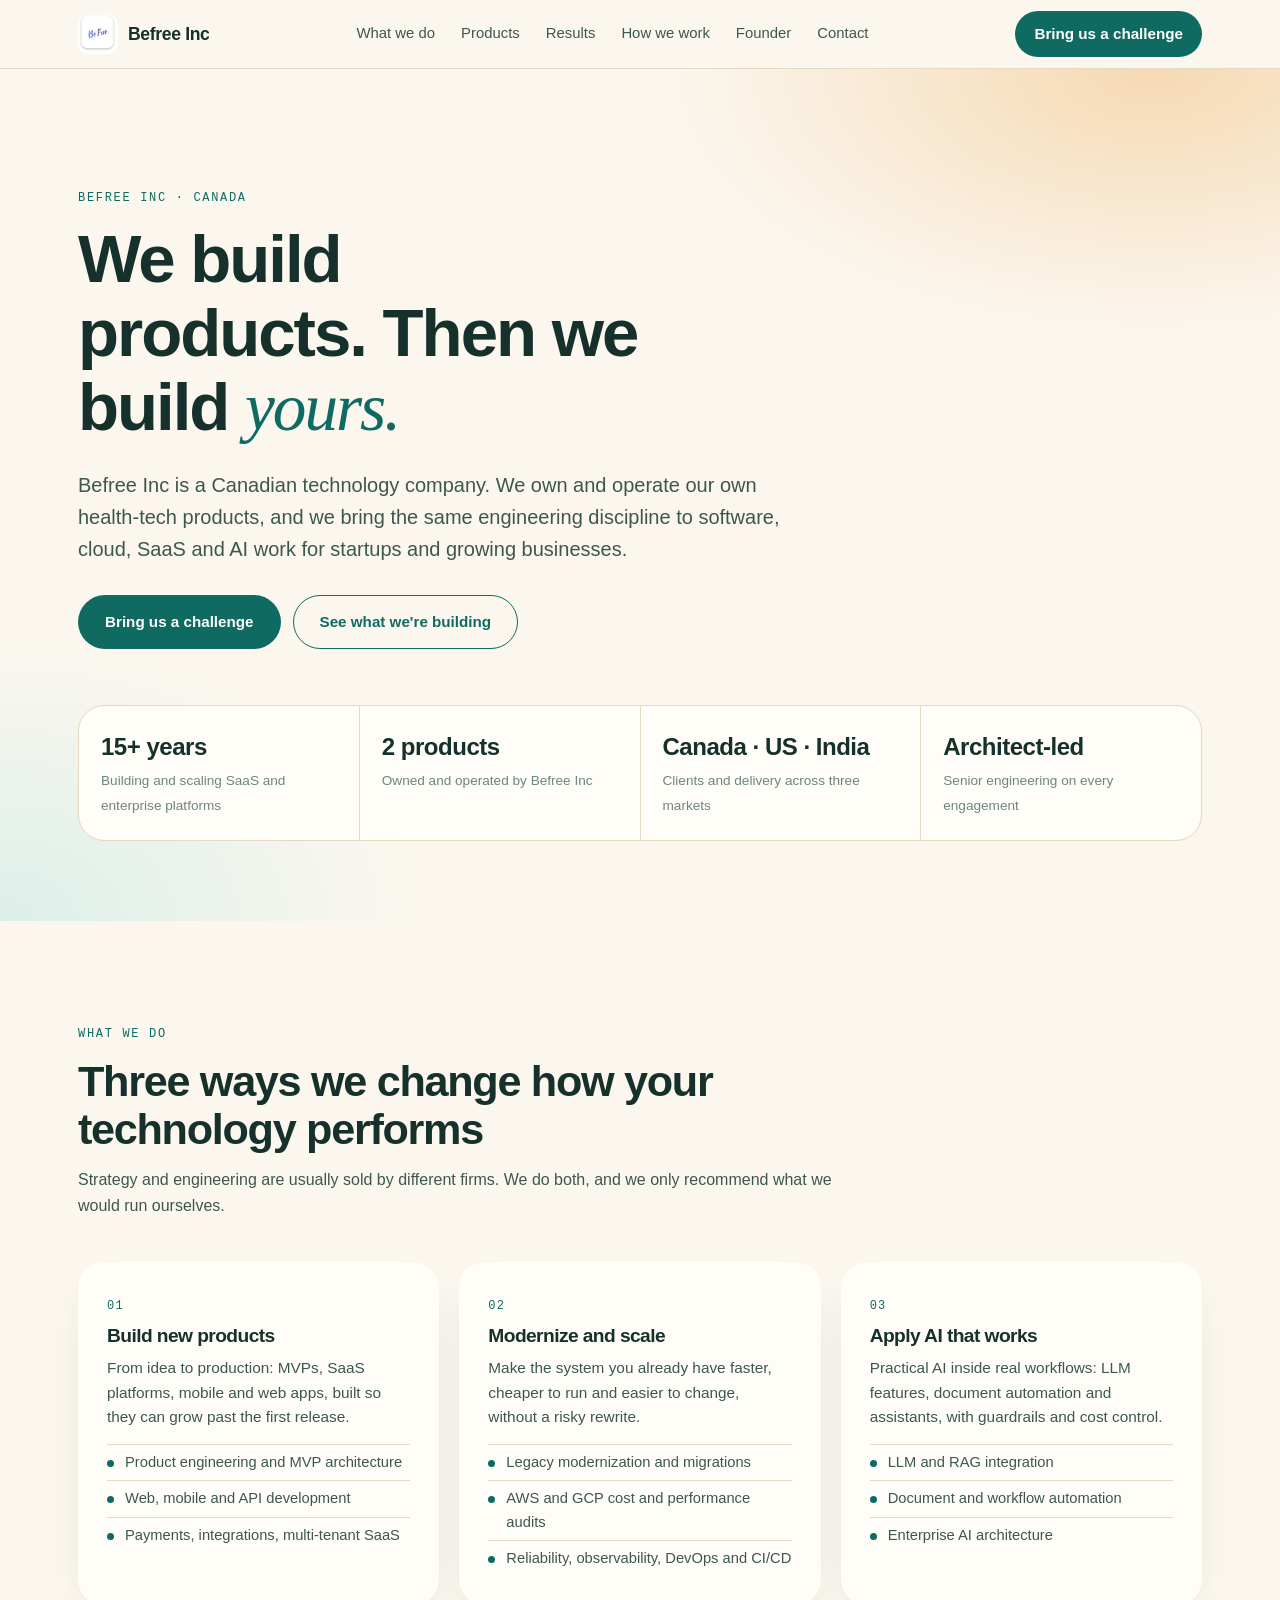
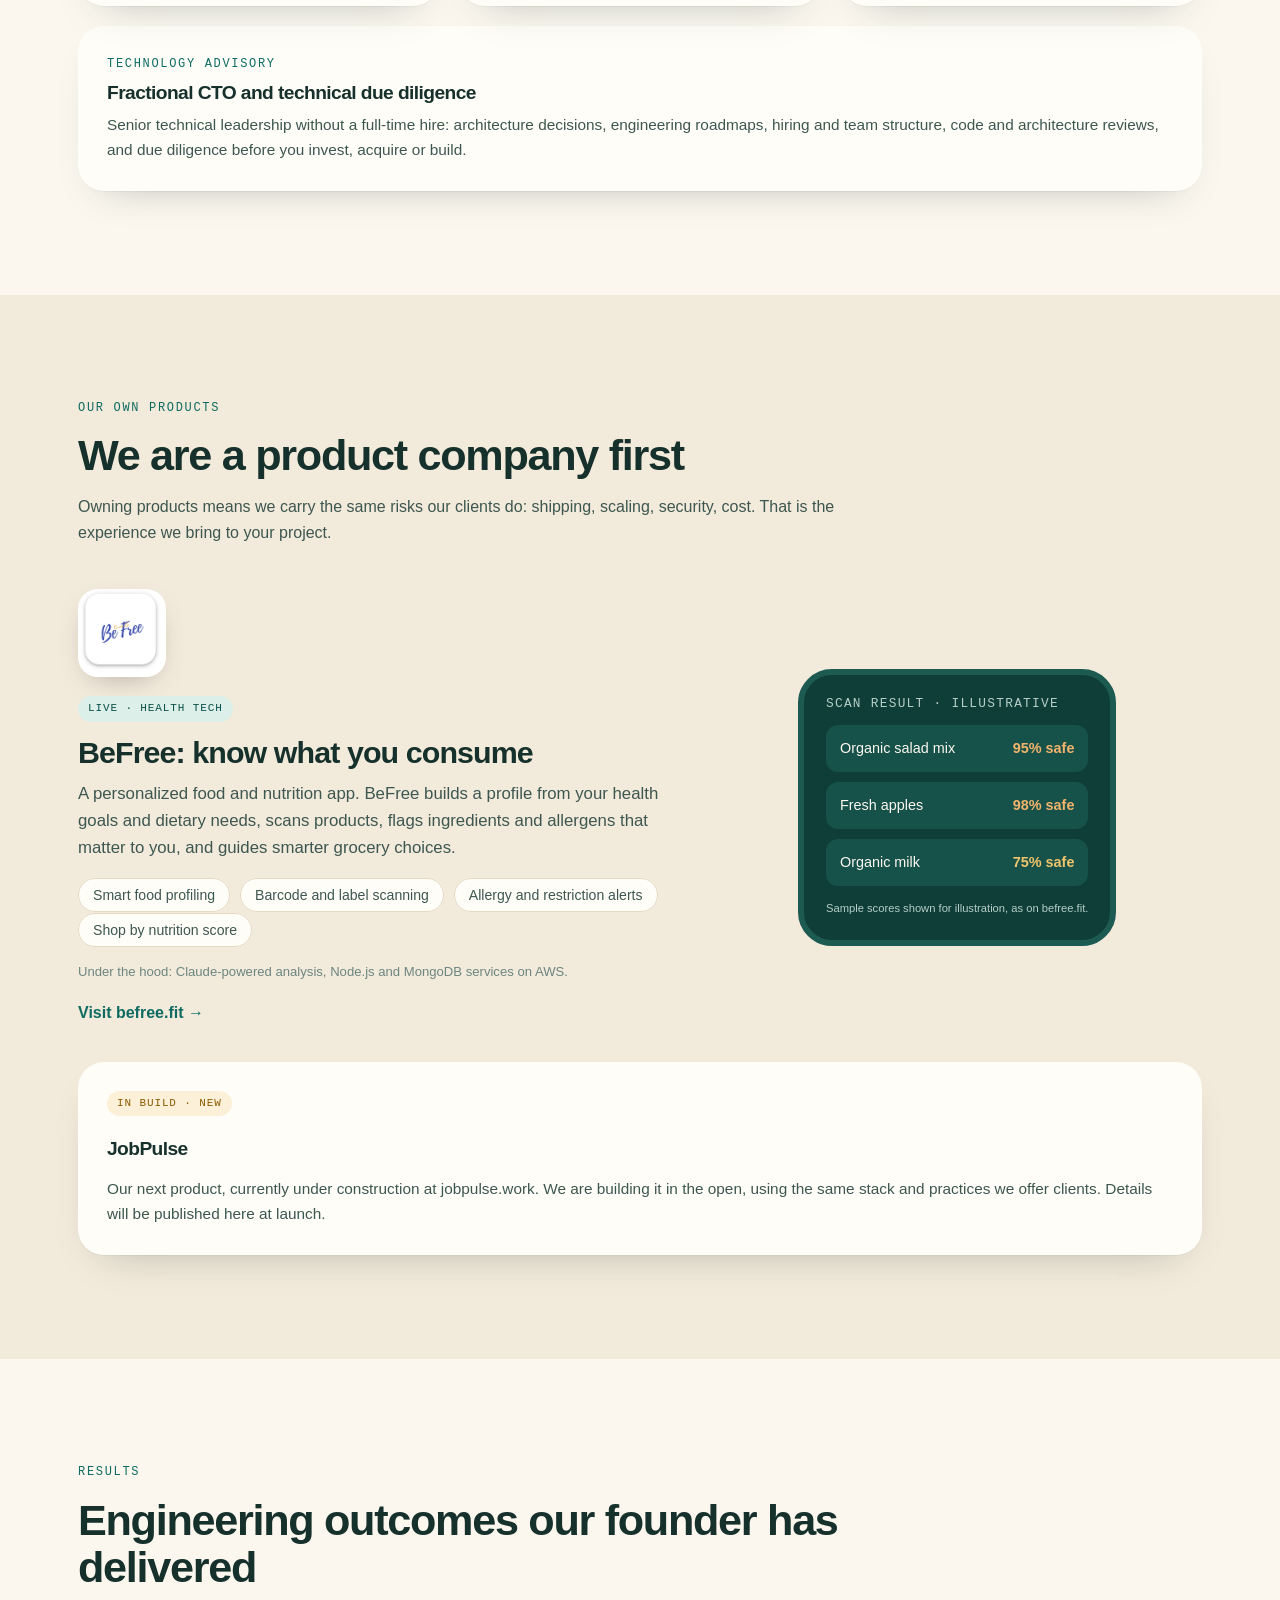
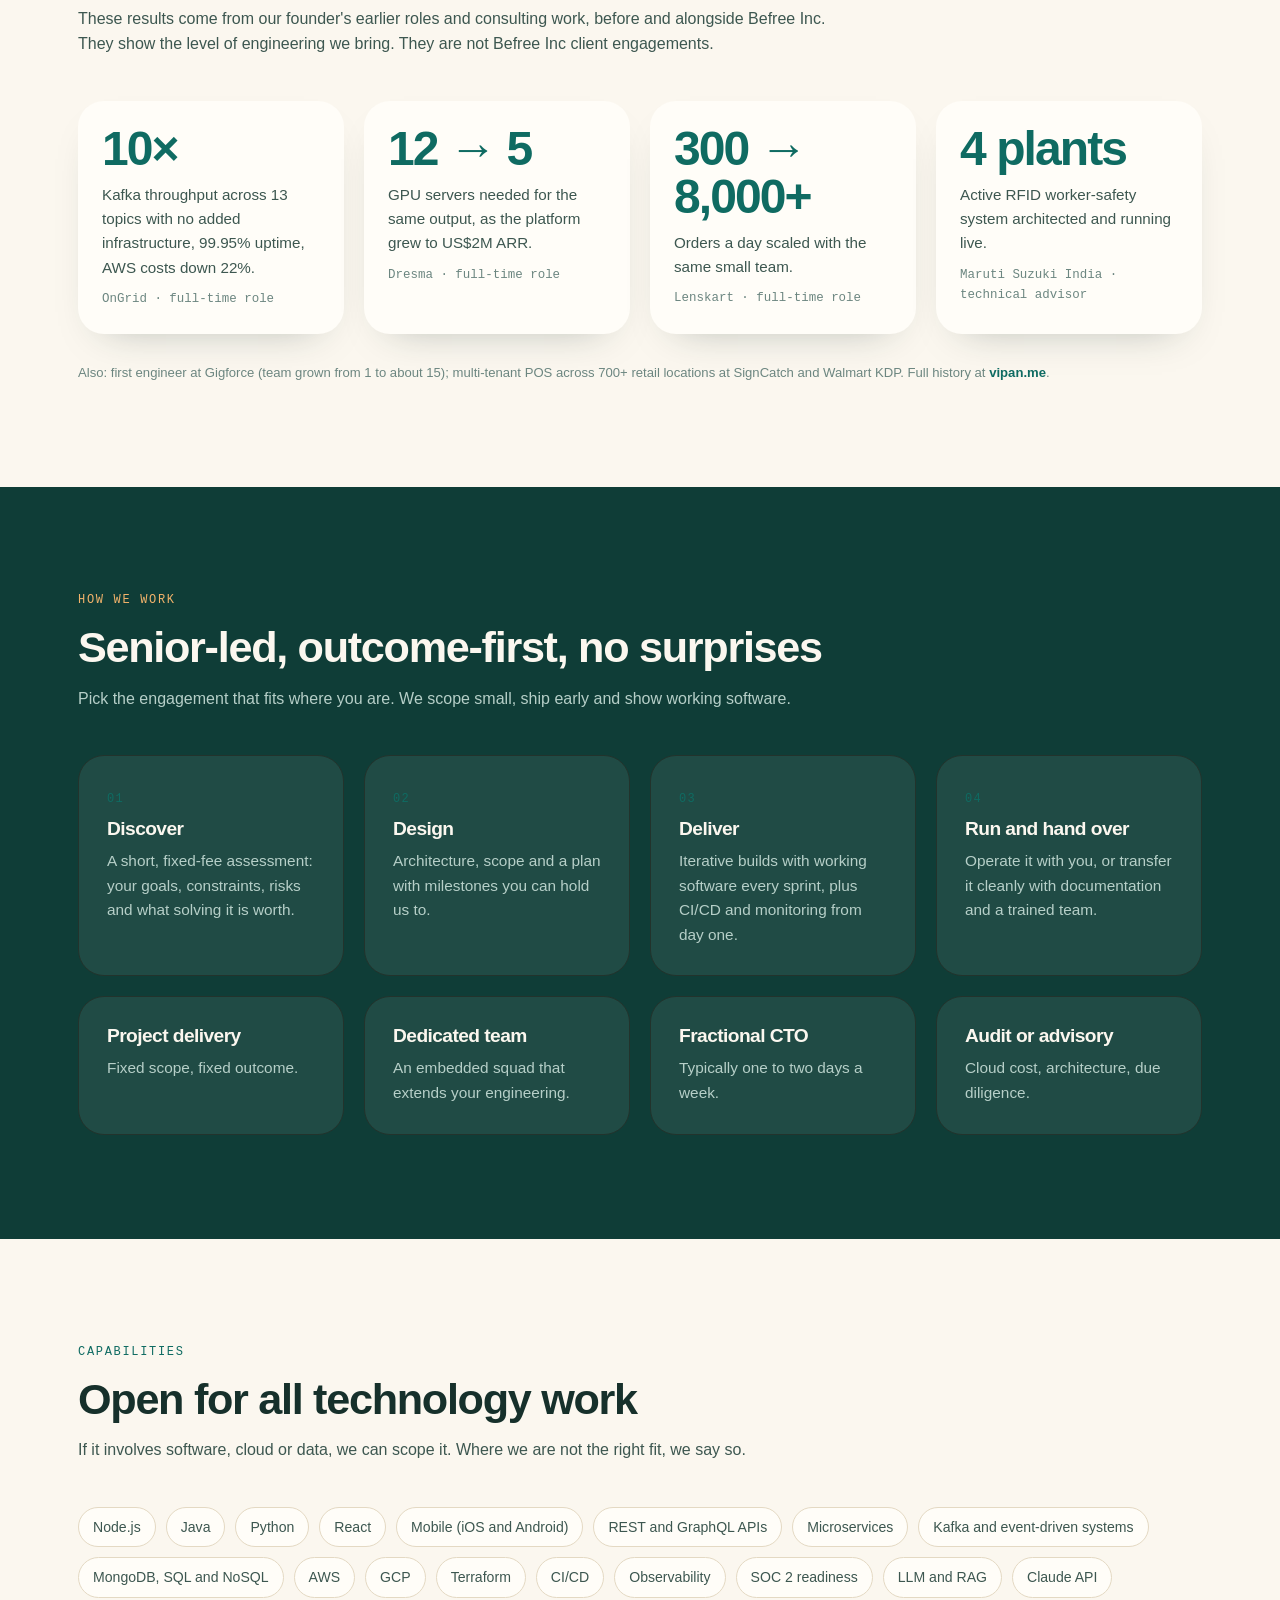
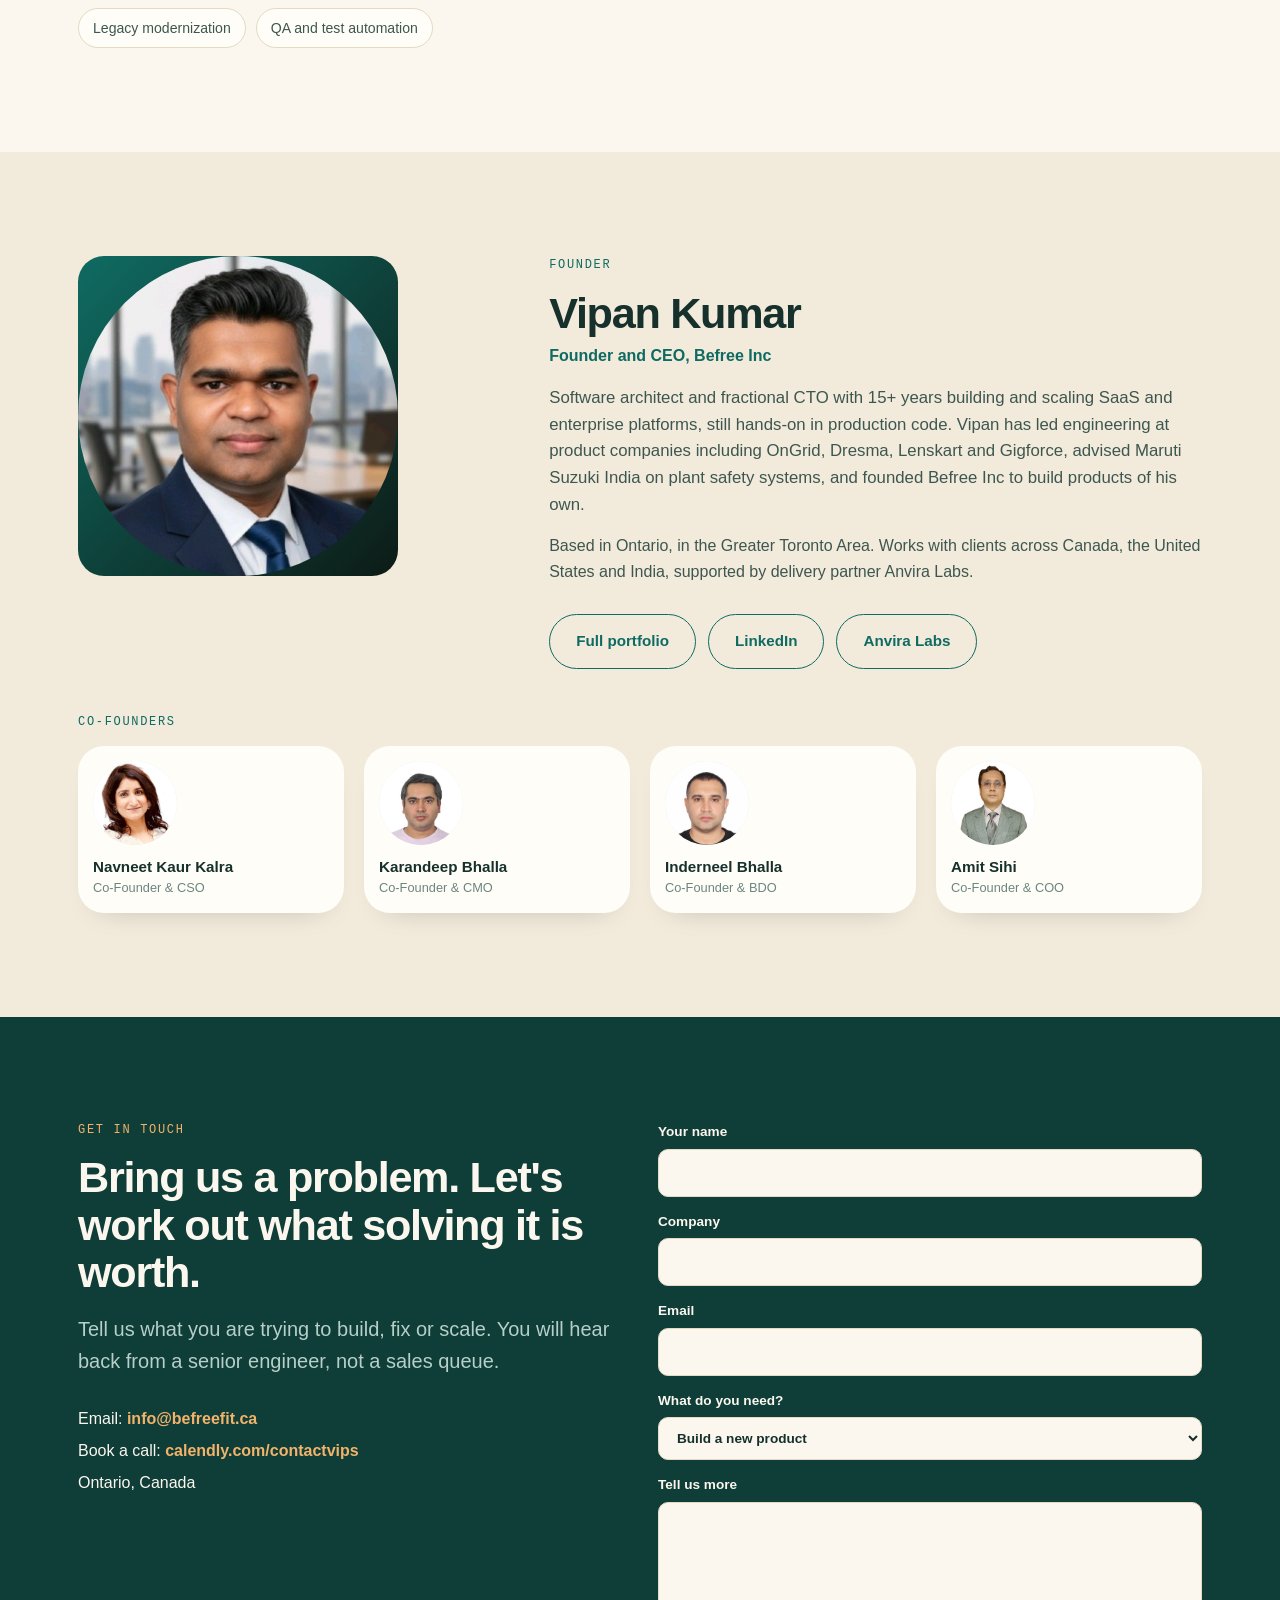
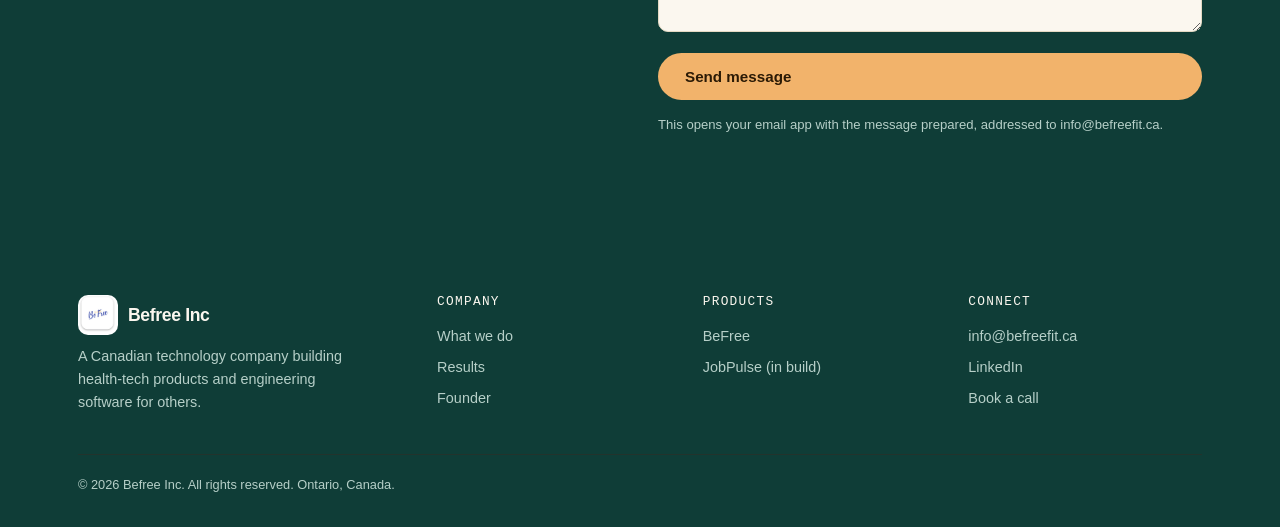
==== index.html @ f11b18d5 "Use BeFree logo in header, footer, favicon and product section Co-Authored-By: Claude Sonnet 5.5 <no" ====
<!doctype html>
<html lang="en-CA">
<head>
<meta charset="utf-8">
<meta name="viewport" content="width=device-width,initial-scale=1">
<title>Befree Inc | Technology Consultancy and Health-Tech Product Studio, Canada</title>
<meta name="description" content="Befree Inc is a Canadian technology company. We build our own health-tech products and take on software, cloud, SaaS and AI engineering work for startups and growing businesses.">
<link rel="canonical" href="https://befreefit.ca/">
<link rel="icon" href="assets/img/befree-logo.jpeg" type="image/jpeg">
<link rel="apple-touch-icon" href="assets/img/befree-logo.jpeg">
<meta name="theme-color" content="#0f3d37">
<meta property="og:type" content="website">
<meta property="og:title" content="Befree Inc | Technology Consultancy and Health-Tech Product Studio">
<meta property="og:description" content="We build health-tech products of our own, and engineer software, cloud and AI for others. Based in Canada.">
<meta property="og:url" content="https://befreefit.ca/">
<link rel="stylesheet" href="assets/css/site.css">
<link rel="stylesheet" href="assets/css/themes/c-warm-health.css">
<script type="application/ld+json">
{"@context":"https://schema.org","@graph":[
{"@type":"Organization","@id":"https://befreefit.ca/#org","name":"Befree Inc","url":"https://befreefit.ca/","email":"info@befreefit.ca","description":"Canadian technology company: health-tech products and software engineering services.","address":{"@type":"PostalAddress","addressCountry":"CA"},"founder":{"@type":"Person","name":"Vipan Kumar","url":"https://vipan.me/"},"sameAs":["https://www.befree.fit/","https://www.linkedin.com/company/befreehealth"]},
{"@type":"ProfessionalService","name":"Befree Inc","url":"https://befreefit.ca/","areaServed":["CA","US","IN"],"serviceType":["Software development","Cloud architecture","SaaS engineering","AI integration","Fractional CTO"]}
]}
</script>
</head>
<body>
<a class="skip" href="#main">Skip to content</a>

<header class="nav">
  <div class="container nav-in">
    <a class="brand" href="#top" aria-label="Befree Inc home">
      <img src="assets/img/befree-logo.jpeg" alt="" width="40" height="40" class="brand-logo">
      Befree Inc
    </a>
    <nav aria-label="Primary"><ul>
      <li><a href="#what-we-do">What we do</a></li>
      <li><a href="#products">Products</a></li>
      <li><a href="#results">Results</a></li>
      <li><a href="#how">How we work</a></li>
      <li><a href="#founder">Founder</a></li>
      <li><a href="#contact">Contact</a></li>
    </ul></nav>
    <a class="btn btn-primary" style="display:none" id="nav-cta" href="#contact">Bring us a challenge</a>
    <button class="menu-btn" id="menu-btn" aria-expanded="false" aria-controls="mobile" aria-label="Menu">
      <svg width="22" height="22" viewBox="0 0 24 24" fill="none" stroke="currentColor" stroke-width="2" stroke-linecap="round"><path d="M4 7h16M4 12h16M4 17h16"/></svg>
    </button>
  </div>
  <div class="mobile" id="mobile">
    <a href="#what-we-do">What we do</a><a href="#products">Products</a><a href="#results">Results</a><a href="#how">How we work</a><a href="#founder">Founder</a><a href="#contact">Contact</a>
  </div>
</header>
<style>@media(min-width:1000px){#nav-cta{display:inline-flex!important;padding:10px 18px}}</style>

<main id="main">
<!-- HERO -->
<section class="hero" id="top">
  <div class="container">
    <span class="eyebrow">Befree Inc · Canada</span>
    <h1>We build products. Then we build <em>yours.</em></h1>
    <p class="lede">Befree Inc is a Canadian technology company. We own and operate our own health-tech products, and we bring the same engineering discipline to software, cloud, SaaS and AI work for startups and growing businesses.</p>
    <div class="cta-row">
      <a class="btn btn-primary" href="#contact">Bring us a challenge</a>
      <a class="btn btn-ghost" href="#products">See what we're building</a>
    </div>
    <div class="proof" role="list">
      <div role="listitem"><b>15+ years</b><span>Building and scaling SaaS and enterprise platforms</span></div>
      <div role="listitem"><b>2 products</b><span>Owned and operated by Befree Inc</span></div>
      <div role="listitem"><b>Canada · US · India</b><span>Clients and delivery across three markets</span></div>
      <div role="listitem"><b>Architect-led</b><span>Senior engineering on every engagement</span></div>
    </div>
  </div>
</section>

<!-- WHAT WE DO -->
<section id="what-we-do">
  <div class="container">
    <div class="sec-head reveal">
      <span class="eyebrow">What we do</span>
      <h2>Three ways we change how your technology performs</h2>
      <p>Strategy and engineering are usually sold by different firms. We do both, and we only recommend what we would run ourselves.</p>
    </div>
    <div class="grid g3">
      <article class="card reveal">
        <span class="num">01</span><h3 style="margin-top:8px">Build new products</h3>
        <p>From idea to production: MVPs, SaaS platforms, mobile and web apps, built so they can grow past the first release.</p>
        <ul><li>Product engineering and MVP architecture</li><li>Web, mobile and API development</li><li>Payments, integrations, multi-tenant SaaS</li></ul>
      </article>
      <article class="card reveal">
        <span class="num">02</span><h3 style="margin-top:8px">Modernize and scale</h3>
        <p>Make the system you already have faster, cheaper to run and easier to change, without a risky rewrite.</p>
        <ul><li>Legacy modernization and migrations</li><li>AWS and GCP cost and performance audits</li><li>Reliability, observability, DevOps and CI/CD</li></ul>
      </article>
      <article class="card reveal">
        <span class="num">03</span><h3 style="margin-top:8px">Apply AI that works</h3>
        <p>Practical AI inside real workflows: LLM features, document automation and assistants, with guardrails and cost control.</p>
        <ul><li>LLM and RAG integration</li><li>Document and workflow automation</li><li>Enterprise AI architecture</li></ul>
      </article>
    </div>
    <div class="card reveal" style="margin-top:20px;display:grid;gap:18px">
      <div>
        <span class="eyebrow" style="margin-bottom:8px">Technology advisory</span>
        <h3>Fractional CTO and technical due diligence</h3>
        <p>Senior technical leadership without a full-time hire: architecture decisions, engineering roadmaps, hiring and team structure, code and architecture reviews, and due diligence before you invest, acquire or build.</p>
      </div>
    </div>
  </div>
</section>

<!-- PRODUCTS -->
<section class="alt" id="products">
  <div class="container">
    <div class="sec-head reveal">
      <span class="eyebrow">Our own products</span>
      <h2>We are a product company first</h2>
      <p>Owning products means we carry the same risks our clients do: shipping, scaling, security, cost. That is the experience we bring to your project.</p>
    </div>

    <div class="product reveal">
      <div>
        <img src="assets/img/befree-logo.jpeg" alt="BeFree logo" width="88" height="88" class="product-logo">
        <span class="tag">Live · Health tech</span>
        <h3 style="font-size:1.9rem">BeFree: know what you consume</h3>
        <p class="lede" style="margin-top:12px;font-size:1.05rem">A personalized food and nutrition app. BeFree builds a profile from your health goals and dietary needs, scans products, flags ingredients and allergens that matter to you, and guides smarter grocery choices.</p>
        <ul class="chips" style="margin-top:20px">
          <li><span>Smart food profiling</span></li><li><span>Barcode and label scanning</span></li><li><span>Allergy and restriction alerts</span></li><li><span>Shop by nutrition score</span></li>
        </ul>
        <p class="note" style="margin-top:18px">Under the hood: Claude-powered analysis, Node.js and MongoDB services on AWS.</p>
        <a class="link" href="https://www.befree.fit/" target="_blank" rel="noopener">Visit befree.fit →</a>
      </div>
      <div class="phone" aria-label="Illustration of the BeFree scan screen">
        <h4>SCAN RESULT · ILLUSTRATIVE</h4>
        <div class="scan"><span>Organic salad mix</span><b>95% safe</b></div>
        <div class="scan"><span>Fresh apples</span><b>98% safe</b></div>
        <div class="scan"><span>Organic milk</span><b class="warn">75% safe</b></div>
        <small>Sample scores shown for illustration, as on befree.fit.</small>
      </div>
    </div>

    <div class="card reveal" style="margin-top:36px;display:grid;gap:8px">
      <span class="tag build" style="justify-self:start">In build · New</span>
      <h3>JobPulse</h3>
      <p>Our next product, currently under construction at jobpulse.work. We are building it in the open, using the same stack and practices we offer clients. Details will be published here at launch.</p>
    </div>
  </div>
</section>

<!-- RESULTS -->
<section id="results">
  <div class="container">
    <div class="sec-head reveal">
      <span class="eyebrow">Results</span>
      <h2>Engineering outcomes our founder has delivered</h2>
      <p>These results come from our founder's earlier roles and consulting work, before and alongside Befree Inc. They show the level of engineering we bring. They are not Befree Inc client engagements.</p>
    </div>
    <div class="grid g4">
      <div class="metric reveal"><b>10×</b><p>Kafka throughput across 13 topics with no added infrastructure, 99.95% uptime, AWS costs down 22%.</p><small>OnGrid · full-time role</small></div>
      <div class="metric reveal"><b>12 → 5</b><p>GPU servers needed for the same output, as the platform grew to US$2M ARR.</p><small>Dresma · full-time role</small></div>
      <div class="metric reveal"><b>300 → 8,000+</b><p>Orders a day scaled with the same small team.</p><small>Lenskart · full-time role</small></div>
      <div class="metric reveal"><b>4 plants</b><p>Active RFID worker-safety system architected and running live.</p><small>Maruti Suzuki India · technical advisor</small></div>
    </div>
    <p class="note reveal" style="margin-top:28px">Also: first engineer at Gigforce (team grown from 1 to about 15); multi-tenant POS across 700+ retail locations at SignCatch and Walmart KDP. Full history at <a class="link" style="margin:0" href="https://vipan.me/experience.html" target="_blank" rel="noopener">vipan.me</a>.</p>
  </div>
</section>

<!-- HOW -->
<section class="band" id="how">
  <div class="container">
    <div class="sec-head reveal">
      <span class="eyebrow">How we work</span>
      <h2>Senior-led, outcome-first, no surprises</h2>
      <p>Pick the engagement that fits where you are. We scope small, ship early and show working software.</p>
    </div>
    <div class="grid g4">
      <div class="card reveal"><span class="num">01</span><h3 style="margin-top:8px">Discover</h3><p>A short, fixed-fee assessment: your goals, constraints, risks and what solving it is worth.</p></div>
      <div class="card reveal"><span class="num">02</span><h3 style="margin-top:8px">Design</h3><p>Architecture, scope and a plan with milestones you can hold us to.</p></div>
      <div class="card reveal"><span class="num">03</span><h3 style="margin-top:8px">Deliver</h3><p>Iterative builds with working software every sprint, plus CI/CD and monitoring from day one.</p></div>
      <div class="card reveal"><span class="num">04</span><h3 style="margin-top:8px">Run and hand over</h3><p>Operate it with you, or transfer it cleanly with documentation and a trained team.</p></div>
    </div>
    <div class="grid g4" style="margin-top:20px">
      <div class="card reveal"><h3>Project delivery</h3><p>Fixed scope, fixed outcome.</p></div>
      <div class="card reveal"><h3>Dedicated team</h3><p>An embedded squad that extends your engineering.</p></div>
      <div class="card reveal"><h3>Fractional CTO</h3><p>Typically one to two days a week.</p></div>
      <div class="card reveal"><h3>Audit or advisory</h3><p>Cloud cost, architecture, due diligence.</p></div>
    </div>
  </div>
</section>

<!-- STACK -->
<section id="stack">
  <div class="container">
    <div class="sec-head reveal">
      <span class="eyebrow">Capabilities</span>
      <h2>Open for all technology work</h2>
      <p>If it involves software, cloud or data, we can scope it. Where we are not the right fit, we say so.</p>
    </div>
    <div class="chips reveal">
      <span>Node.js</span><span>Java</span><span>Python</span><span>React</span><span>Mobile (iOS and Android)</span><span>REST and GraphQL APIs</span><span>Microservices</span><span>Kafka and event-driven systems</span><span>MongoDB, SQL and NoSQL</span><span>AWS</span><span>GCP</span><span>Terraform</span><span>CI/CD</span><span>Observability</span><span>SOC 2 readiness</span><span>LLM and RAG</span><span>Claude API</span><span>Legacy modernization</span><span>QA and test automation</span>
    </div>
  </div>
</section>

<!-- FOUNDER -->
<section class="alt" id="founder">
  <div class="container founder">
    <div class="avatar reveal"><img src="assets/img/vipan-kumar.jpg" alt="Vipan Kumar, founder of Befree Inc" width="320" height="320" loading="lazy"></div>
    <div class="reveal">
      <span class="eyebrow">Founder</span>
      <h2>Vipan Kumar</h2>
      <p class="role">Founder and CEO, Befree Inc</p>
      <p class="lede" style="font-size:1.05rem">Software architect and fractional CTO with 15+ years building and scaling SaaS and enterprise platforms, still hands-on in production code. Vipan has led engineering at product companies including OnGrid, Dresma, Lenskart and Gigforce, advised Maruti Suzuki India on plant safety systems, and founded Befree Inc to build products of his own.</p>
      <p style="margin-top:14px;color:var(--ink-2)">Based in Ontario, in the Greater Toronto Area. Works with clients across Canada, the United States and India, supported by delivery partner Anvira Labs.</p>
      <div class="cta-row">
        <a class="btn btn-ghost" href="https://vipan.me/" target="_blank" rel="noopener">Full portfolio</a>
        <a class="btn btn-ghost" href="https://www.linkedin.com/in/vipankverma/" target="_blank" rel="noopener">LinkedIn</a>
        <a class="btn btn-ghost" href="https://www.anviralabs.com/" target="_blank" rel="noopener">Anvira Labs</a>
      </div>
    </div>
  </div>
  <div class="container reveal" style="margin-top:44px">
    <span class="eyebrow">Co-founders</span>
    <ul class="cofounders">
      <li><img src="assets/img/navneet-kalra.jpg" alt="Navneet Kaur Kalra" width="84" height="84" loading="lazy"><b>Navneet Kaur Kalra</b><small>Co-Founder &amp; CSO</small></li>
      <li><img src="assets/img/karandeep-bhalla.jpg" alt="Karandeep Bhalla" width="84" height="84" loading="lazy"><b>Karandeep Bhalla</b><small>Co-Founder &amp; CMO</small></li>
      <li><img src="assets/img/inderneel-bhalla.jpg" alt="Inderneel Bhalla" width="84" height="84" loading="lazy"><b>Inderneel Bhalla</b><small>Co-Founder &amp; BDO</small></li>
      <li><img src="assets/img/amit-sihi.jpg" alt="Amit Sihi" width="84" height="84" loading="lazy"><b>Amit Sihi</b><small>Co-Founder &amp; COO</small></li>
    </ul>
  </div>
</section>

<!-- CONTACT -->
<section class="band" id="contact">
  <div class="container contact-grid">
    <div class="reveal">
      <span class="eyebrow">Get in touch</span>
      <h2>Bring us a problem. Let's work out what solving it is worth.</h2>
      <p class="lede" style="margin-top:16px">Tell us what you are trying to build, fix or scale. You will hear back from a senior engineer, not a sales queue.</p>
      <ul style="margin-top:26px;line-height:2">
        <li>Email: <a class="link" style="margin:0;color:var(--lime)" href="mailto:info@befreefit.ca">info@befreefit.ca</a></li>
        <li>Book a call: <a class="link" style="margin:0;color:var(--lime)" href="https://calendly.com/contactvips/" target="_blank" rel="noopener">calendly.com/contactvips</a></li>
        <li>Ontario, Canada</li>
      </ul>
    </div>
    <form id="contact-form" class="reveal" aria-label="Contact form">
      <label>Your name<input name="name" required autocomplete="name"></label>
      <label>Company<input name="company" autocomplete="organization"></label>
      <label>Email<input type="email" name="email" required autocomplete="email"></label>
      <label>What do you need?
        <select name="topic"><option>Build a new product</option><option>Modernize or scale a system</option><option>AI integration</option><option>Fractional CTO or advisory</option><option>Something else</option></select>
      </label>
      <label>Tell us more<textarea name="message" required></textarea></label>
      <button class="btn btn-primary" type="submit">Send message</button>
      <p class="note">This opens your email app with the message prepared, addressed to info@befreefit.ca.</p>
    </form>
  </div>
</section>
</main>

<footer>
  <div class="container">
    <div class="cols">
      <div><div class="brand" style="color:var(--band-ink)"><img src="assets/img/befree-logo.jpeg" alt="" width="40" height="40" class="brand-logo">Befree Inc</div><p style="margin-top:10px;max-width:34ch">A Canadian technology company building health-tech products and engineering software for others.</p></div>
      <div><h4>Company</h4><ul><li><a href="#what-we-do">What we do</a></li><li><a href="#results">Results</a></li><li><a href="#founder">Founder</a></li></ul></div>
      <div><h4>Products</h4><ul><li><a href="https://www.befree.fit/" target="_blank" rel="noopener">BeFree</a></li><li><a href="#products">JobPulse (in build)</a></li></ul></div>
      <div><h4>Connect</h4><ul><li><a href="mailto:info@befreefit.ca">info@befreefit.ca</a></li><li><a href="https://www.linkedin.com/company/befreehealth" target="_blank" rel="noopener">LinkedIn</a></li><li><a href="https://calendly.com/contactvips/" target="_blank" rel="noopener">Book a call</a></li></ul></div>
    </div>
    <p class="fine">© 2026 Befree Inc. All rights reserved. Ontario, Canada.</p>
  </div>
</footer>
<script src="assets/js/site.js" defer></script>
</body>
</html>
---- assets/css/site.css ----
/* Befree Inc — site styles. Plain CSS, no build. Edit tokens in :root to rebrand. */
*,*::before,*::after{margin:0;padding:0;box-sizing:border-box}
:root{
  --ink:#0d1b16;--ink-2:#34443d;--ink-3:#5d6d66;
  --paper:#ffffff;--warm:#f5f7f4;--line:#dfe6e1;
  --green:#0b7a53;--green-deep:#065a3e;--green-tint:#e3f3ec;
  --lime:#b9f26b;--band:#0d1b16;--band-ink:#eaf2ed;--band-dim:#9db3a8;
  --sans:'Inter',-apple-system,BlinkMacSystemFont,'Segoe UI',Roboto,Helvetica,Arial,sans-serif;
  --mono:ui-monospace,'SFMono-Regular',Menlo,Consolas,monospace;
  --r:14px;--container:1180px;
}
@media (prefers-color-scheme:dark){
  :root:not([data-theme="light"]){--ink:#eaf2ed;--ink-2:#c3d1c9;--ink-3:#93a69c;--paper:#0a1210;--warm:#101b17;--line:#22332c;--green:#4fd49b;--green-deep:#7fe3b8;--green-tint:#12261e;--band:#050a08}
}
:root[data-theme="dark"]{--ink:#eaf2ed;--ink-2:#c3d1c9;--ink-3:#93a69c;--paper:#0a1210;--warm:#101b17;--line:#22332c;--green:#4fd49b;--green-deep:#7fe3b8;--green-tint:#12261e;--band:#050a08}
html{scroll-behavior:smooth}
body{font-family:var(--sans);color:var(--ink);background:var(--paper);line-height:1.6;-webkit-font-smoothing:antialiased;overflow-x:hidden}
a{color:inherit;text-decoration:none}ul{list-style:none}img,svg{display:block;max-width:100%}
:focus-visible{outline:2px solid var(--green);outline-offset:3px;border-radius:4px}
.container{max-width:var(--container);margin:0 auto;padding:0 20px}
@media(min-width:700px){.container{padding:0 28px}}
.skip{position:absolute;left:-999px;top:8px;background:#000;color:#fff;padding:8px 14px;border-radius:6px;z-index:200}.skip:focus{left:12px}

h1,h2,h3,h4{line-height:1.1;letter-spacing:-.025em;font-weight:700}
h1{font-size:clamp(2.3rem,6vw,4.4rem);letter-spacing:-.04em}
h2{font-size:clamp(1.8rem,3.6vw,2.7rem)}
h3{font-size:1.2rem;letter-spacing:-.01em}
.eyebrow{font-family:var(--mono);font-size:12px;letter-spacing:.14em;text-transform:uppercase;color:var(--green);margin-bottom:14px;display:block}
.lede{font-size:clamp(1.05rem,1.6vw,1.25rem);color:var(--ink-2);max-width:720px}
section{padding:72px 0}
@media(min-width:900px){section{padding:104px 0}}
.sec-head{max-width:760px;margin-bottom:44px}.sec-head p{margin-top:14px;color:var(--ink-2)}
.alt{background:var(--warm)}

/* Nav */
.nav{position:sticky;top:0;z-index:100;background:color-mix(in srgb,var(--paper) 90%,transparent);backdrop-filter:blur(12px);border-bottom:1px solid var(--line)}
.nav-in{display:flex;align-items:center;justify-content:space-between;height:68px}
.brand{display:flex;align-items:center;gap:10px;font-weight:700;letter-spacing:-.02em;font-size:1.1rem}
.brand svg{width:30px;height:30px}
.nav ul{display:none;gap:26px;font-size:.93rem;color:var(--ink-2)}
.nav ul a:hover{color:var(--green)}
@media(min-width:900px){.nav ul{display:flex}}
.menu-btn{display:inline-flex;padding:8px;border:1px solid var(--line);border-radius:8px;color:var(--ink)}
@media(min-width:900px){.menu-btn{display:none}}
.mobile{display:none;border-top:1px solid var(--line);padding:12px 20px 20px}
.mobile.open{display:block}.mobile a{display:block;padding:12px 0;border-bottom:1px solid var(--line);color:var(--ink-2)}

/* Buttons */
.btn{display:inline-flex;align-items:center;gap:8px;padding:13px 22px;border-radius:999px;font-weight:600;font-size:.95rem;border:1.5px solid transparent;transition:.2s}
.btn-primary{background:var(--ink);color:var(--paper)}.btn-primary:hover{background:var(--green);color:#fff}
.btn-ghost{border-color:var(--ink);color:var(--ink)}.btn-ghost:hover{background:var(--ink);color:var(--paper)}
.cta-row{display:flex;flex-wrap:wrap;gap:12px;margin-top:30px}

/* Hero */
.hero{padding:72px 0 56px;background:radial-gradient(1000px 420px at 85% -10%,var(--green-tint),transparent 70%)}
@media(min-width:900px){.hero{padding:120px 0 80px}}
.hero h1{max-width:15ch;margin-bottom:24px}
.hero h1 em{font-style:normal;color:var(--green)}
.proof{display:grid;grid-template-columns:repeat(2,1fr);gap:1px;background:var(--line);border:1px solid var(--line);border-radius:var(--r);overflow:hidden;margin-top:56px}
@media(min-width:800px){.proof{grid-template-columns:repeat(4,1fr)}}
.proof div{background:var(--paper);padding:22px}
.proof b{display:block;font-size:1.5rem;letter-spacing:-.02em}
.proof span{font-size:.85rem;color:var(--ink-3)}

/* Cards / grids */
.grid{display:grid;gap:20px}
@media(min-width:760px){.g2{grid-template-columns:repeat(2,1fr)}.g3{grid-template-columns:repeat(3,1fr)}}
@media(min-width:1000px){.g4{grid-template-columns:repeat(4,1fr)}}
@media(min-width:760px) and (max-width:999px){.g4{grid-template-columns:repeat(2,1fr)}}
.card{background:var(--paper);border:1px solid var(--line);border-radius:var(--r);padding:28px;transition:.2s}
.alt .card{background:var(--paper)}
a.card:hover{border-color:var(--green);transform:translateY(-2px)}
.card p{color:var(--ink-2);margin-top:10px;font-size:.96rem}
.card ul{margin-top:14px;font-size:.92rem;color:var(--ink-2)}
.card li{padding:6px 0 6px 18px;position:relative;border-top:1px solid var(--line)}
.card li::before{content:"";position:absolute;left:0;top:15px;width:7px;height:7px;border-radius:50%;background:var(--green)}
.num{font-family:var(--mono);font-size:12px;color:var(--green);letter-spacing:.1em}
.tag{display:inline-block;font-family:var(--mono);font-size:11px;letter-spacing:.08em;text-transform:uppercase;padding:4px 10px;border-radius:999px;background:var(--green-tint);color:var(--green-deep);margin-bottom:14px}
.tag.build{background:#fdf0d8;color:#8a5a00}
@media(prefers-color-scheme:dark){:root:not([data-theme="light"]) .tag.build{background:#2d2411;color:#f0c46a}}
.link{display:inline-block;margin-top:18px;font-weight:600;color:var(--green)}
.link:hover{text-decoration:underline}

/* Metrics (Thoughtworks-style result cards) */
.metric{border-top:3px solid var(--green);padding-top:18px}
.metric b{display:block;font-size:clamp(2rem,4vw,3rem);letter-spacing:-.04em;line-height:1}
.metric p{margin-top:10px;color:var(--ink-2);font-size:.95rem}
.metric small{display:block;margin-top:10px;font-size:.78rem;color:var(--ink-3);font-family:var(--mono)}

/* Product feature */
.product{display:grid;gap:36px;align-items:center}
@media(min-width:900px){.product{grid-template-columns:1.1fr .9fr}}
.phone{background:var(--band);border-radius:34px;padding:22px;max-width:320px;margin:0 auto;color:var(--band-ink);border:6px solid #1b2c25}
.phone h4{font-size:.8rem;font-family:var(--mono);letter-spacing:.1em;color:var(--band-dim);margin-bottom:14px;font-weight:500}
.scan{display:flex;justify-content:space-between;align-items:center;padding:12px 14px;border-radius:12px;background:#14241d;margin-bottom:10px;font-size:.9rem}
.scan b{color:var(--lime)}.scan b.warn{color:#f0c46a}
.phone small{display:block;margin-top:14px;font-size:.7rem;color:var(--band-dim)}

/* Dark band */
.band{background:var(--band);color:var(--band-ink)}
.band .eyebrow{color:var(--lime)}.band p,.band .lede{color:var(--band-dim)}
.band .card{background:#12201a;border-color:#22332c}.band .card p,.band .card ul{color:var(--band-dim)}.band .card li{border-color:#22332c}
.band .btn-primary{background:var(--lime);color:#0d1b16}.band .btn-primary:hover{background:#fff}
.band .btn-ghost{border-color:var(--band-ink);color:var(--band-ink)}.band .btn-ghost:hover{background:var(--band-ink);color:var(--band)}

/* Tech chips */
.chips{display:flex;flex-wrap:wrap;gap:10px}
.chips span{padding:8px 14px;border:1px solid var(--line);border-radius:999px;font-size:.88rem;color:var(--ink-2);background:var(--paper)}

/* Process */
.steps{counter-reset:s}
.step{padding:26px;border-left:2px solid var(--green);background:var(--paper);border-radius:0 var(--r) var(--r) 0;border-top:1px solid var(--line);border-right:1px solid var(--line);border-bottom:1px solid var(--line)}
.step p{margin-top:8px;color:var(--ink-2);font-size:.95rem}

/* Founder */
.founder{display:grid;gap:36px;align-items:start}
@media(min-width:900px){.founder{grid-template-columns:.8fr 1.2fr}}
.avatar{aspect-ratio:1;max-width:320px;border-radius:var(--r);background:linear-gradient(135deg,var(--green),#0d1b16);display:grid;place-items:center;color:var(--lime);font-size:4.5rem;font-weight:700;letter-spacing:-.05em}
.avatar img{width:100%;height:100%;object-fit:cover;border-radius:var(--r)}
.role{color:var(--green);font-weight:600;margin:6px 0 16px}

/* Co-founder strip: 2 columns on phones, 4 on desktop, full container width */
.cofounders{display:grid;grid-template-columns:repeat(2,minmax(0,1fr));gap:14px}
@media(min-width:800px){.cofounders{grid-template-columns:repeat(4,minmax(0,1fr));gap:20px}}
.cofounders li{background:var(--paper);border:1px solid var(--line);border-radius:var(--r);padding:14px}
.cofounders img{width:84px;height:84px;aspect-ratio:1;object-fit:cover;object-position:center top;border-radius:12px;background:var(--green-tint);margin-bottom:12px}
@media(max-width:799px){.cofounders img{width:64px;height:64px}}
.cofounders b,.cofounders small{display:block}
.cofounders b{font-size:.95rem;line-height:1.25}
.cofounders small{font-size:.8rem;color:var(--ink-3);margin-top:2px}

/* Contact */
.contact-grid{display:grid;gap:36px}
@media(min-width:900px){.contact-grid{grid-template-columns:1fr 1fr}}
form{display:grid;gap:14px}
label{font-size:.85rem;font-weight:600}
input,select,textarea{width:100%;margin-top:6px;padding:12px 14px;border:1px solid var(--line);border-radius:10px;background:var(--paper);color:var(--ink);font:inherit}
textarea{min-height:130px;resize:vertical}
.note{font-size:.82rem;color:var(--ink-3)}

footer{background:var(--band);color:var(--band-dim);padding:56px 0 32px;font-size:.9rem}
footer .cols{display:grid;gap:32px}
@media(min-width:800px){footer .cols{grid-template-columns:1.4fr 1fr 1fr 1fr}}
footer h4{color:var(--band-ink);font-size:.8rem;font-family:var(--mono);letter-spacing:.1em;text-transform:uppercase;margin-bottom:12px;font-weight:500}
footer li{padding:4px 0}footer a:hover{color:var(--lime)}
footer .fine{margin-top:40px;padding-top:20px;border-top:1px solid #22332c;font-size:.8rem}

.reveal{opacity:0;transform:translateY(14px);transition:.6s}
.reveal.in{opacity:1;transform:none}
@media(prefers-reduced-motion:reduce){.reveal{opacity:1;transform:none;transition:none}html{scroll-behavior:auto}}

/* Logo */
.brand-logo{width:40px;height:40px;border-radius:10px;object-fit:cover}
.product-logo{width:88px;height:88px;border-radius:20px;margin-bottom:16px;box-shadow:0 10px 30px -14px rgba(0,0,0,.35)}
---- assets/css/themes/c-warm-health.css ----
/* Template C — Warm Health: cream paper, deep teal, soft large radii, friendly and trustworthy */
:root:root{--ink:#16302b;--ink-2:#3d5750;--ink-3:#6c8680;--paper:#fbf7ef;--warm:#f2eadb;--line:#e4d9c3;--green:#0f6b62;--green-deep:#0a4f48;--green-tint:#dcefe9;--lime:#f2b36b;--band:#0f3d37;--band-ink:#fbf7ef;--band-dim:#b6cfc8;--r:26px;--sans:'Avenir Next','Segoe UI',Inter,sans-serif;color-scheme:light}
body{background:var(--paper)}
h1,h2,h3{font-weight:700;letter-spacing:-.03em}
h1{font-size:clamp(2.3rem,5.6vw,4.2rem)}
.hero{background:radial-gradient(700px 380px at 90% 0%,#f6d9b3 0,transparent 70%),radial-gradient(600px 400px at 0% 100%,var(--green-tint),transparent 70%)}
.hero h1 em{color:var(--green);font-style:italic;font-family:Georgia,serif;font-weight:400}
.btn{padding:14px 26px}
.btn-primary{background:var(--green);color:#fff}.btn-primary:hover{background:var(--ink)}
.btn-ghost{border-color:var(--green);color:var(--green)}.btn-ghost:hover{background:var(--green);color:#fff}
.card{box-shadow:0 1px 0 rgba(22,48,43,.04),0 18px 40px -26px rgba(22,48,43,.35);border-color:transparent;background:#fffdf8}
.alt{background:var(--warm)}.alt .card{background:#fffdf8}
.band .card{background:rgba(255,255,255,.07);box-shadow:none}
.band .btn-primary{background:var(--lime);color:#2b1a05}
.nav{background:rgba(251,247,239,.9)}
.nav .brand svg rect{fill:var(--green)}.nav .brand svg path{fill:#fbf7ef}
.metric{background:#fffdf8;border-radius:var(--r);border-top:0;padding:24px;box-shadow:0 18px 40px -26px rgba(22,48,43,.35)}
.metric b{color:var(--green)}
.proof{border-radius:var(--r);border-color:var(--line)}
.proof div{background:#fffdf8}
.cofounders img,.avatar img{border-radius:50%}
.cofounders li{background:#fffdf8;border-color:transparent;box-shadow:0 14px 30px -24px rgba(22,48,43,.4)}
.chips span{background:#fffdf8;border-color:var(--line)}
.phone{background:#0f3d37;border-color:#1c5a52}
.scan{background:#16524a}.scan b{color:#f2b36b}
footer{background:#0f3d37}
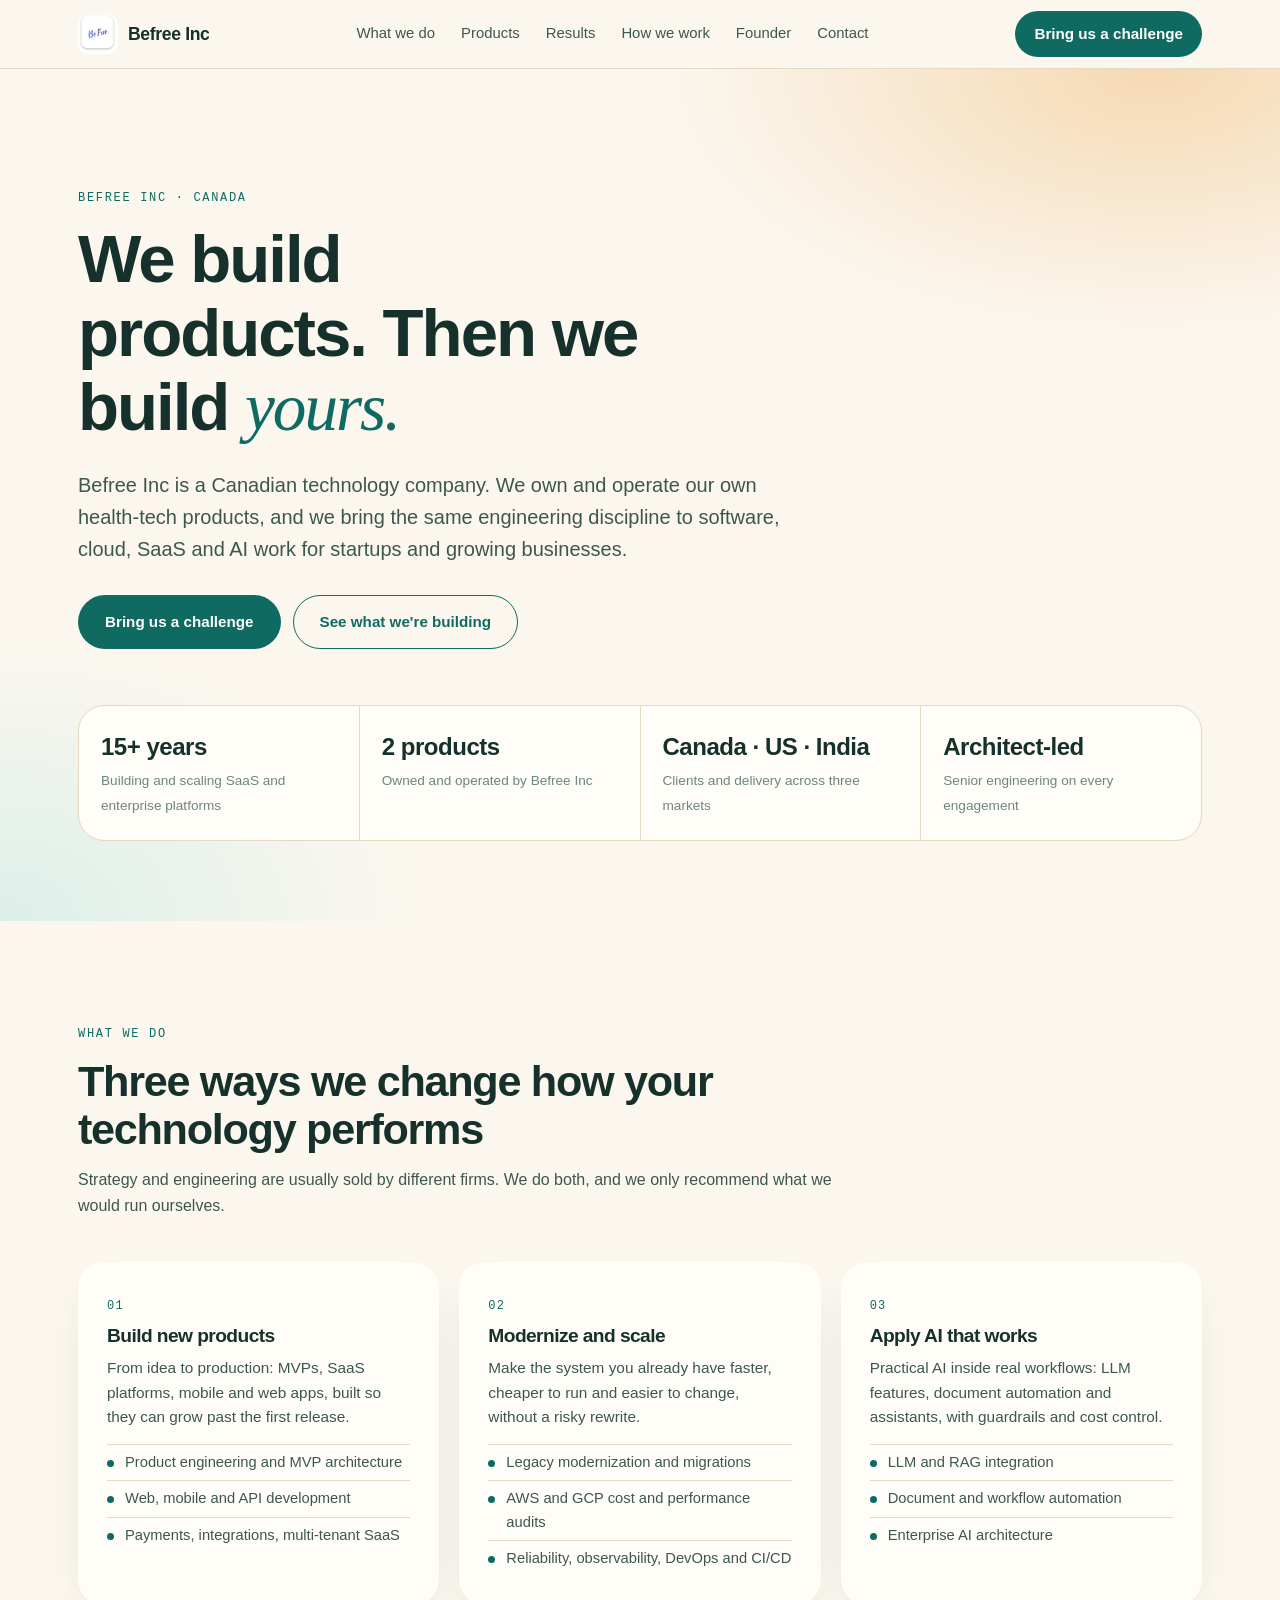
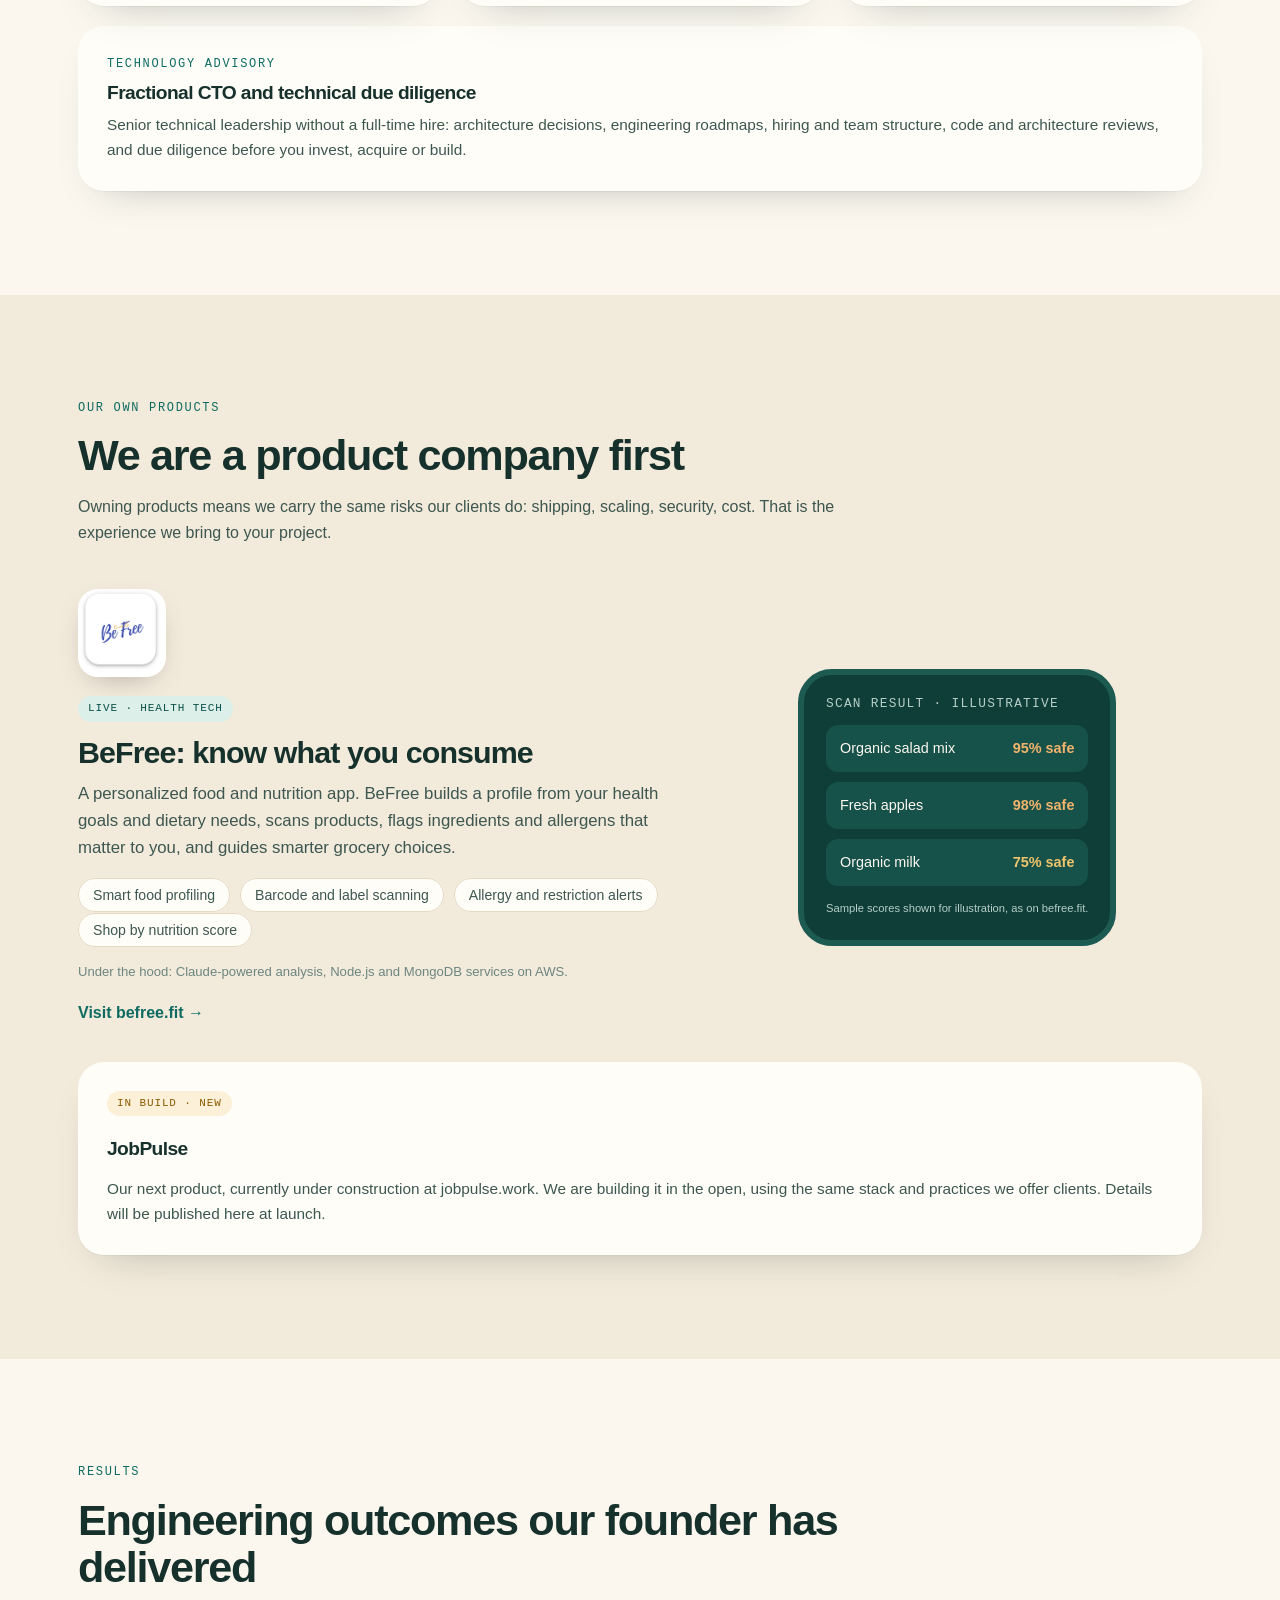
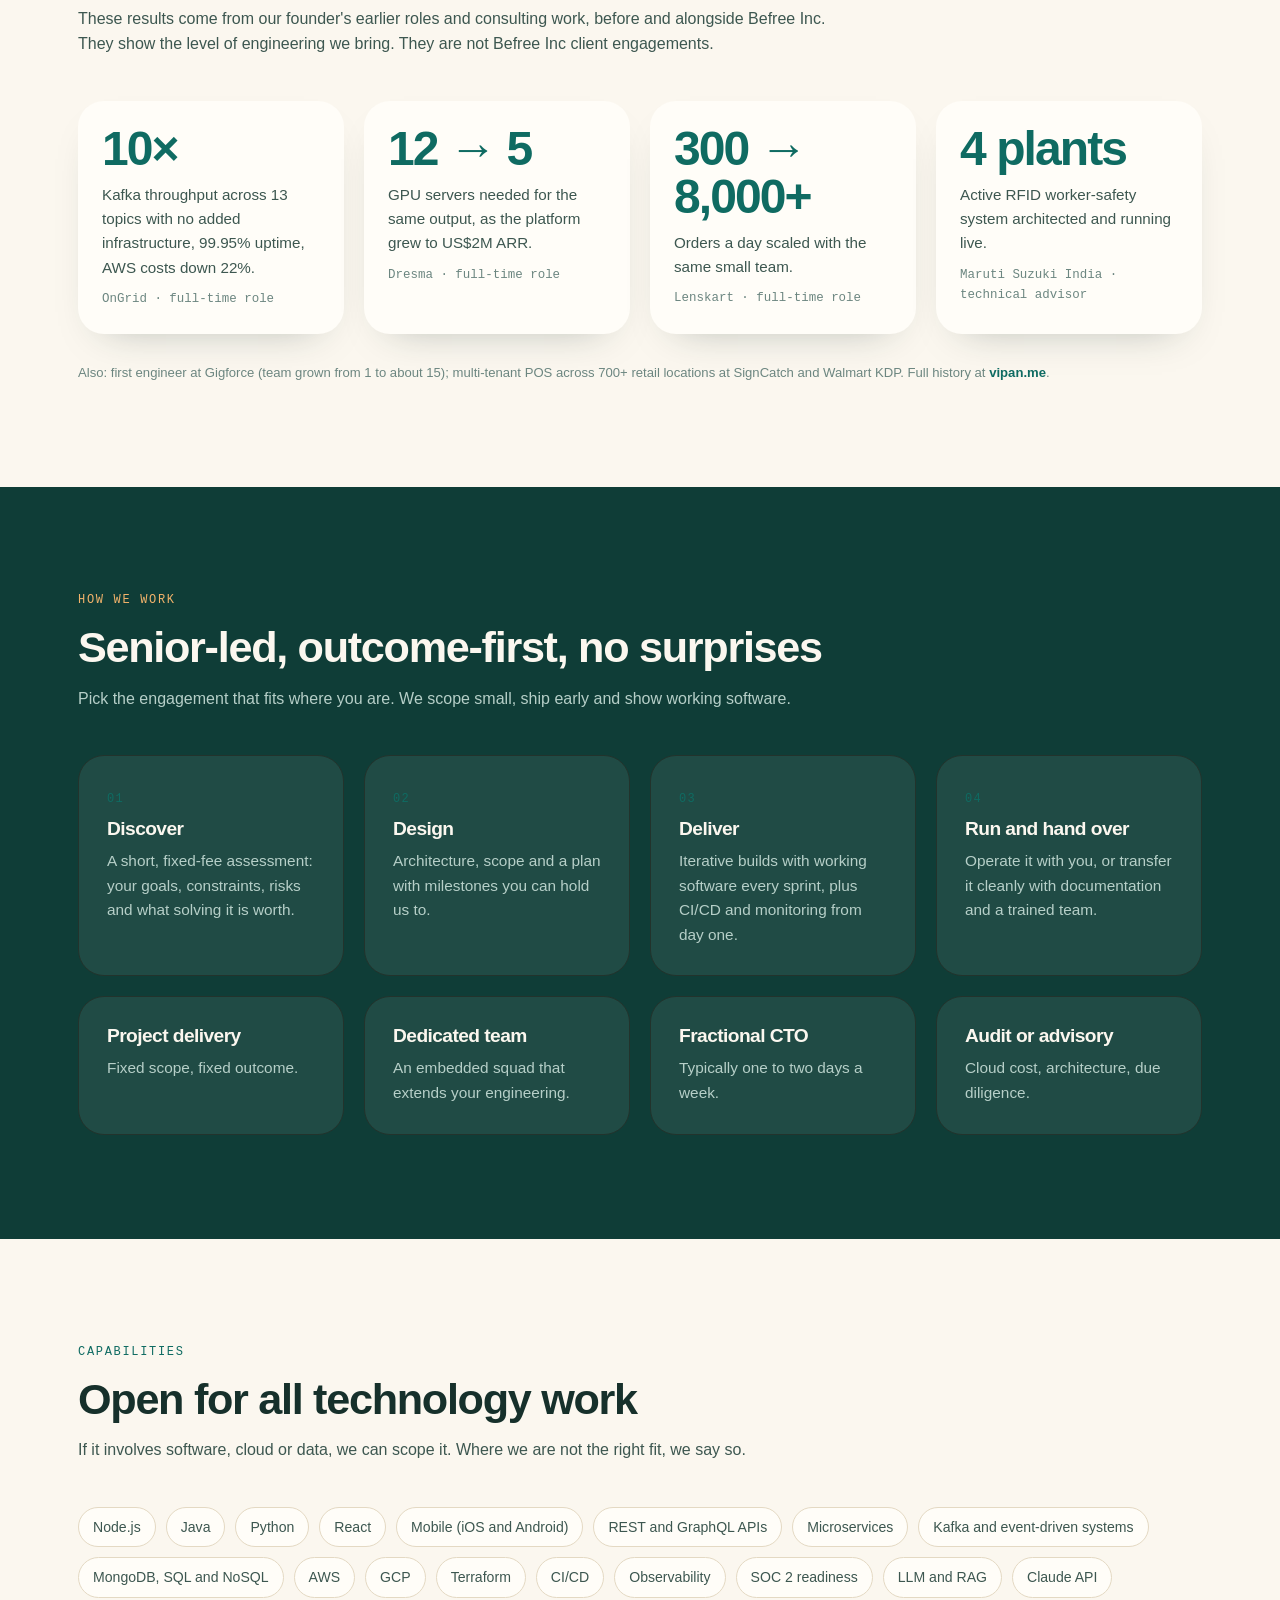
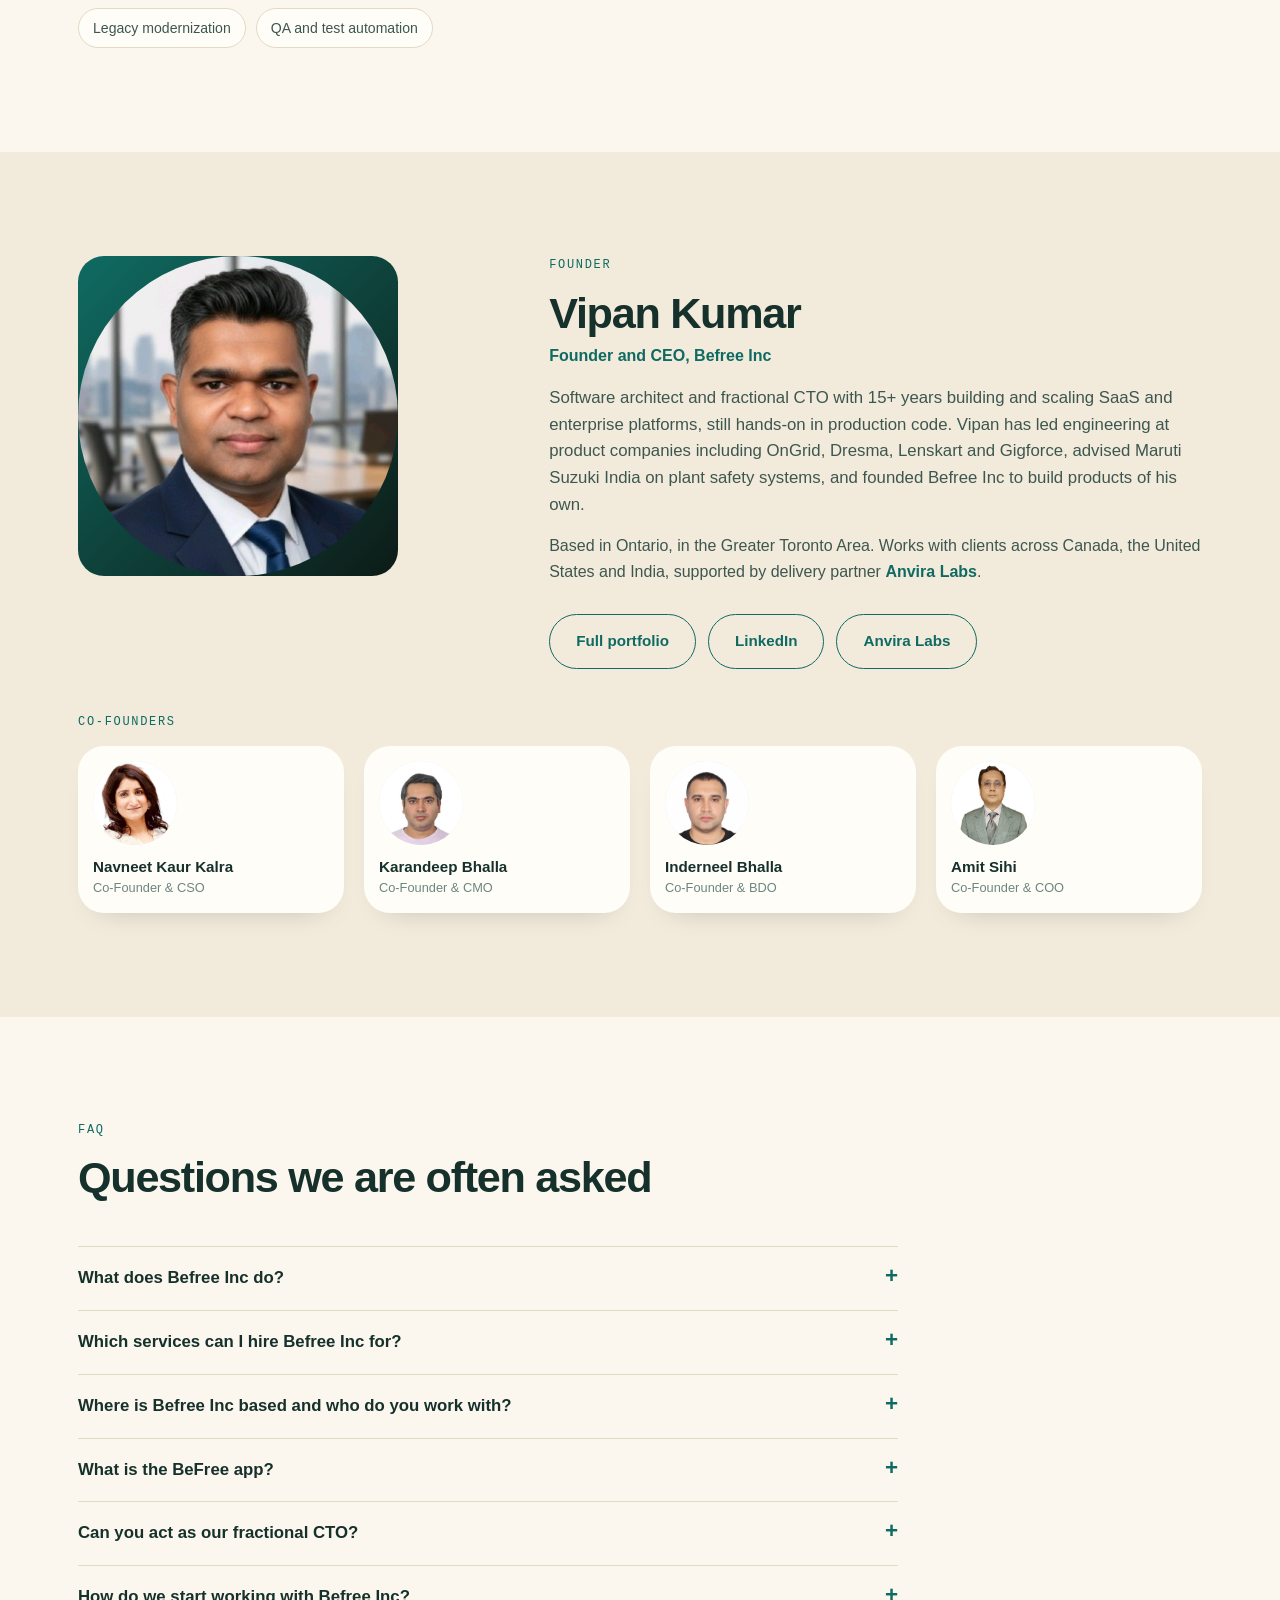
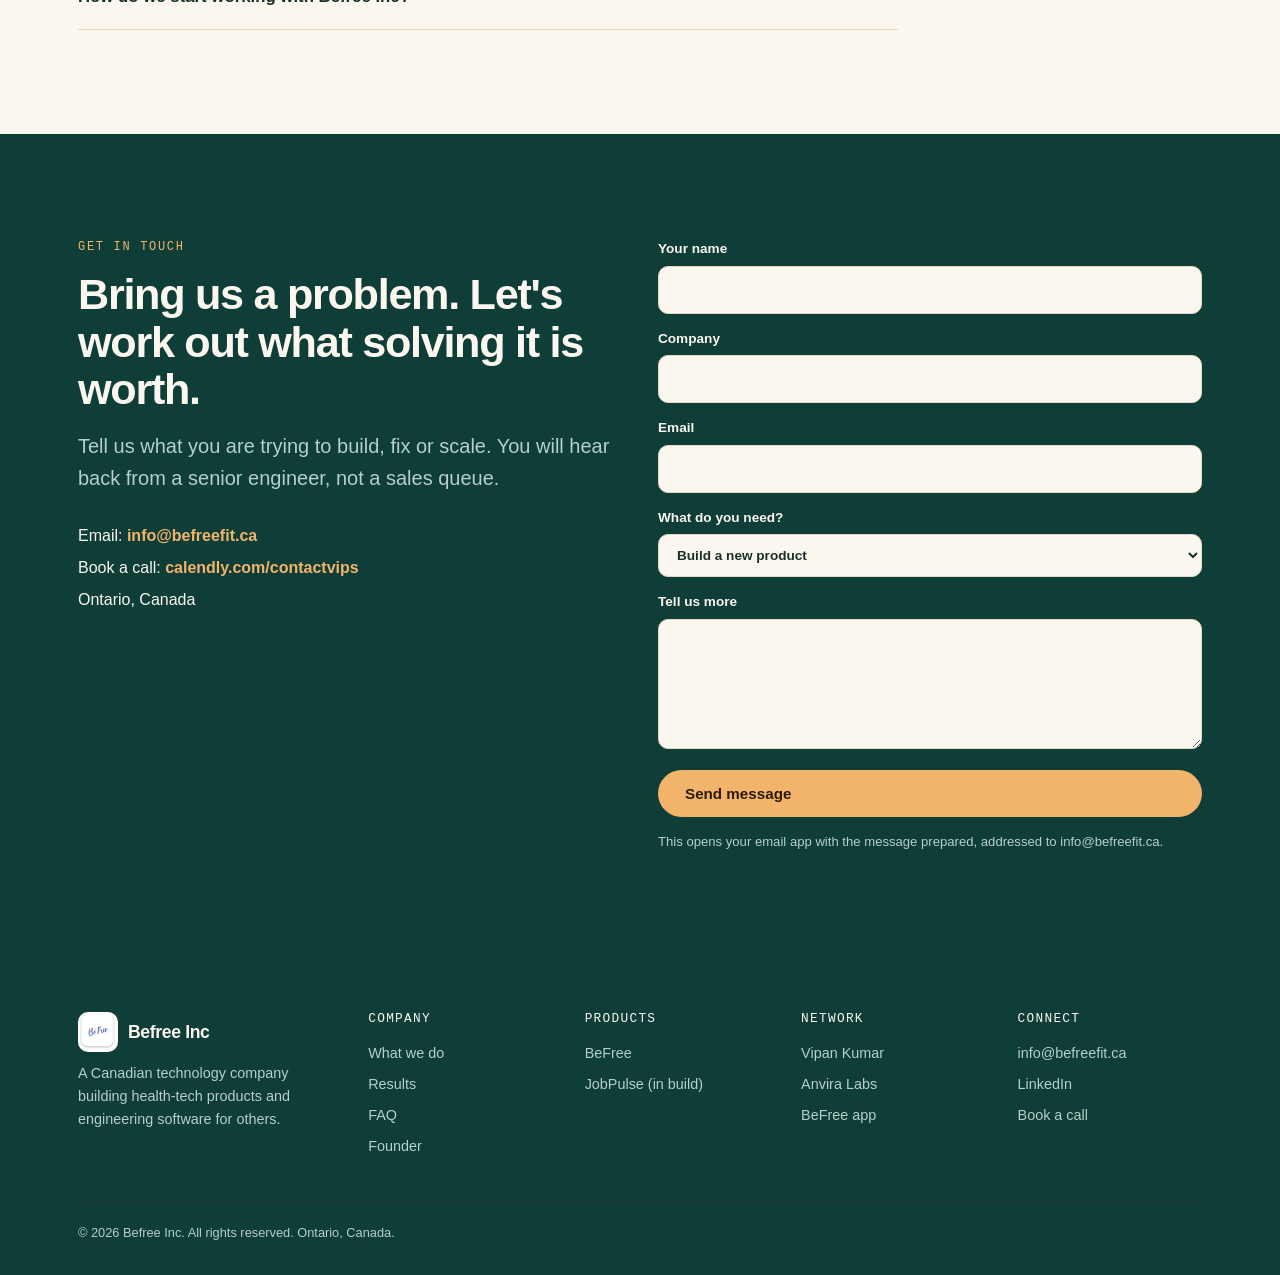
==== commit f5202e86: "SEO: richer metadata, JSON-LD graph, FAQ, network links, robots and llms.txt Co-Authored-By: Claude " ====
--- a/index.html
+++ b/index.html
@@ -3,23 +3,193 @@
 <head>
 <meta charset="utf-8">
 <meta name="viewport" content="width=device-width,initial-scale=1">
-<title>Befree Inc | Technology Consultancy and Health-Tech Product Studio, Canada</title>
-<meta name="description" content="Befree Inc is a Canadian technology company. We build our own health-tech products and take on software, cloud, SaaS and AI engineering work for startups and growing businesses.">
+<title>Befree Inc | Software, Cloud &amp; AI Engineering, Canada</title>
+<meta name="description" content="Canadian tech company behind the BeFree health-tech app. Software, SaaS, cloud and AI engineering and fractional CTO for startups and growing teams.">
 <link rel="canonical" href="https://befreefit.ca/">
 <link rel="icon" href="assets/img/befree-logo.jpeg" type="image/jpeg">
 <link rel="apple-touch-icon" href="assets/img/befree-logo.jpeg">
 <meta name="theme-color" content="#0f3d37">
+<meta name="keywords" content="Befree Inc, technology consultancy Canada, software development company Ontario, SaaS development Toronto, cloud architecture consulting, AWS cost optimization, AI integration for startups, fractional CTO Toronto, health tech company Canada, BeFree app, product engineering, technology outsourcing Canada">
+<meta name="author" content="Befree Inc">
+<meta name="robots" content="index, follow, max-image-preview:large, max-snippet:-1">
+<meta name="geo.region" content="CA-ON">
+<meta name="geo.placename" content="Ontario, Canada">
+<link rel="alternate" type="text/plain" href="https://befreefit.ca/llms.txt" title="LLM-readable summary">
+<meta property="og:locale" content="en_CA">
+<meta property="og:site_name" content="Befree Inc">
+<meta property="og:image" content="https://befreefit.ca/assets/img/befree-logo.jpeg">
+<meta property="og:image:alt" content="BeFree logo">
+<meta name="twitter:card" content="summary">
+<meta name="twitter:title" content="Befree Inc | Software, Cloud &amp; AI Engineering, Canada">
+<meta name="twitter:description" content="Canadian tech company behind the BeFree health-tech app. Software, SaaS, cloud and AI engineering and fractional CTO for startups and growing teams.">
+<meta name="twitter:image" content="https://befreefit.ca/assets/img/befree-logo.jpeg">
 <meta property="og:type" content="website">
-<meta property="og:title" content="Befree Inc | Technology Consultancy and Health-Tech Product Studio">
-<meta property="og:description" content="We build health-tech products of our own, and engineer software, cloud and AI for others. Based in Canada.">
+<meta property="og:title" content="Befree Inc | Software, Cloud &amp; AI Engineering, Canada">
+<meta property="og:description" content="Canadian tech company behind the BeFree health-tech app. Software, SaaS, cloud and AI engineering and fractional CTO for startups and growing teams.">
 <meta property="og:url" content="https://befreefit.ca/">
 <link rel="stylesheet" href="assets/css/site.css">
 <link rel="stylesheet" href="assets/css/themes/c-warm-health.css">
 <script type="application/ld+json">
-{"@context":"https://schema.org","@graph":[
-{"@type":"Organization","@id":"https://befreefit.ca/#org","name":"Befree Inc","url":"https://befreefit.ca/","email":"info@befreefit.ca","description":"Canadian technology company: health-tech products and software engineering services.","address":{"@type":"PostalAddress","addressCountry":"CA"},"founder":{"@type":"Person","name":"Vipan Kumar","url":"https://vipan.me/"},"sameAs":["https://www.befree.fit/","https://www.linkedin.com/company/befreehealth"]},
-{"@type":"ProfessionalService","name":"Befree Inc","url":"https://befreefit.ca/","areaServed":["CA","US","IN"],"serviceType":["Software development","Cloud architecture","SaaS engineering","AI integration","Fractional CTO"]}
-]}
+{
+ "@context": "https://schema.org",
+ "@graph": [
+  {
+   "@type": [
+    "Organization",
+    "ProfessionalService"
+   ],
+   "@id": "https://befreefit.ca/#org",
+   "name": "Befree Inc",
+   "legalName": "Befree Inc",
+   "url": "https://befreefit.ca/",
+   "logo": "https://befreefit.ca/assets/img/befree-logo.jpeg",
+   "image": "https://befreefit.ca/assets/img/befree-logo.jpeg",
+   "email": "info@befreefit.ca",
+   "description": "Canadian tech company behind the BeFree health-tech app. Software, SaaS, cloud and AI engineering and fractional CTO for startups and growing teams.",
+   "slogan": "We build products. Then we build yours.",
+   "address": {
+    "@type": "PostalAddress",
+    "addressRegion": "ON",
+    "addressCountry": "CA"
+   },
+   "areaServed": [
+    "CA",
+    "US",
+    "IN"
+   ],
+   "founder": {
+    "@type": "Person",
+    "name": "Vipan Kumar",
+    "url": "https://vipan.me/",
+    "sameAs": [
+     "https://vipan.me/",
+     "https://www.linkedin.com/in/vipankverma/"
+    ]
+   },
+   "knowsAbout": [
+    "Software development",
+    "SaaS engineering",
+    "Cloud architecture",
+    "AWS cost optimization",
+    "AI integration",
+    "LLM and RAG",
+    "Fractional CTO",
+    "Health technology"
+   ],
+   "makesOffer": [
+    {
+     "@type": "Offer",
+     "itemOffered": {
+      "@type": "Service",
+      "name": "Product engineering"
+     }
+    },
+    {
+     "@type": "Offer",
+     "itemOffered": {
+      "@type": "Service",
+      "name": "Modernization, cloud and DevOps"
+     }
+    },
+    {
+     "@type": "Offer",
+     "itemOffered": {
+      "@type": "Service",
+      "name": "AI integration"
+     }
+    },
+    {
+     "@type": "Offer",
+     "itemOffered": {
+      "@type": "Service",
+      "name": "Fractional CTO and technical due diligence"
+     }
+    }
+   ],
+   "sameAs": [
+    "https://www.befree.fit/",
+    "https://www.linkedin.com/company/befreehealth",
+    "https://www.facebook.com/befree.health",
+    "https://www.instagram.com/befree.health"
+   ]
+  },
+  {
+   "@type": "WebSite",
+   "@id": "https://befreefit.ca/#website",
+   "url": "https://befreefit.ca/",
+   "name": "Befree Inc",
+   "inLanguage": "en-CA",
+   "publisher": {
+    "@id": "https://befreefit.ca/#org"
+   }
+  },
+  {
+   "@type": "SoftwareApplication",
+   "name": "BeFree",
+   "url": "https://www.befree.fit/",
+   "applicationCategory": "HealthApplication",
+   "operatingSystem": "iOS, Android",
+   "description": "Personalized food and nutrition app with food profiling, product scanning, allergy alerts and smart grocery guidance.",
+   "image": "https://befreefit.ca/assets/img/befree-logo.jpeg",
+   "publisher": {
+    "@id": "https://befreefit.ca/#org"
+   }
+  },
+  {
+   "@type": "FAQPage",
+   "mainEntity": [
+    {
+     "@type": "Question",
+     "name": "What does Befree Inc do?",
+     "acceptedAnswer": {
+      "@type": "Answer",
+      "text": "Befree Inc is a Canadian technology company. We build and operate our own health-tech products, including the BeFree food and nutrition app, and we provide software, SaaS, cloud and AI engineering services for startups and growing businesses."
+     }
+    },
+    {
+     "@type": "Question",
+     "name": "Which services can I hire Befree Inc for?",
+     "acceptedAnswer": {
+      "@type": "Answer",
+      "text": "Product engineering (MVPs, SaaS, web and mobile apps, APIs), modernization and migration of existing systems, AWS and GCP cost and performance audits, DevOps and CI/CD, LLM and RAG integration, and fractional CTO and technical due diligence."
+     }
+    },
+    {
+     "@type": "Question",
+     "name": "Where is Befree Inc based and who do you work with?",
+     "acceptedAnswer": {
+      "@type": "Answer",
+      "text": "We are based in Ontario, Canada, in the Greater Toronto Area. We work with clients across Canada, the United States and India, with delivery supported by our partner Anvira Labs."
+     }
+    },
+    {
+     "@type": "Question",
+     "name": "What is the BeFree app?",
+     "acceptedAnswer": {
+      "@type": "Answer",
+      "text": "BeFree is a personalized food and nutrition app. It builds a profile from your health goals and dietary needs, scans products, flags ingredients and allergens that matter to you, and helps with smarter grocery choices. Learn more at befree.fit."
+     }
+    },
+    {
+     "@type": "Question",
+     "name": "Can you act as our fractional CTO?",
+     "acceptedAnswer": {
+      "@type": "Answer",
+      "text": "Yes. Fractional CTO engagements typically run one to two days a week and cover architecture decisions, engineering roadmaps, hiring and team structure, and code and architecture reviews."
+     }
+    },
+    {
+     "@type": "Question",
+     "name": "How do we start working with Befree Inc?",
+     "acceptedAnswer": {
+      "@type": "Answer",
+      "text": "Email info@befreefit.ca or book a call. We usually begin with a short fixed-fee discovery to agree goals, risks and scope before any build work starts."
+     }
+    }
+   ]
+  }
+ ]
+}
 </script>
 </head>
 <body>
@@ -207,7 +377,7 @@
       <h2>Vipan Kumar</h2>
       <p class="role">Founder and CEO, Befree Inc</p>
       <p class="lede" style="font-size:1.05rem">Software architect and fractional CTO with 15+ years building and scaling SaaS and enterprise platforms, still hands-on in production code. Vipan has led engineering at product companies including OnGrid, Dresma, Lenskart and Gigforce, advised Maruti Suzuki India on plant safety systems, and founded Befree Inc to build products of his own.</p>
-      <p style="margin-top:14px;color:var(--ink-2)">Based in Ontario, in the Greater Toronto Area. Works with clients across Canada, the United States and India, supported by delivery partner Anvira Labs.</p>
+      <p style="margin-top:14px;color:var(--ink-2)">Based in Ontario, in the Greater Toronto Area. Works with clients across Canada, the United States and India, supported by delivery partner <a class="link" style="margin:0" href="https://www.anviralabs.com/" target="_blank" rel="noopener">Anvira Labs</a>.</p>
       <div class="cta-row">
         <a class="btn btn-ghost" href="https://vipan.me/" target="_blank" rel="noopener">Full portfolio</a>
         <a class="btn btn-ghost" href="https://www.linkedin.com/in/vipankverma/" target="_blank" rel="noopener">LinkedIn</a>
@@ -223,6 +393,24 @@
       <li><img src="assets/img/inderneel-bhalla.jpg" alt="Inderneel Bhalla" width="84" height="84" loading="lazy"><b>Inderneel Bhalla</b><small>Co-Founder &amp; BDO</small></li>
       <li><img src="assets/img/amit-sihi.jpg" alt="Amit Sihi" width="84" height="84" loading="lazy"><b>Amit Sihi</b><small>Co-Founder &amp; COO</small></li>
     </ul>
+  </div>
+</section>
+
+<!-- FAQ -->
+<section id="faq">
+  <div class="container">
+    <div class="sec-head reveal">
+      <span class="eyebrow">FAQ</span>
+      <h2>Questions we are often asked</h2>
+    </div>
+    <div class="faq reveal">
+      <details><summary>What does Befree Inc do?</summary><p>Befree Inc is a Canadian technology company. We build and operate our own health-tech products, including the BeFree food and nutrition app, and we provide software, SaaS, cloud and AI engineering services for startups and growing businesses.</p></details>
+      <details><summary>Which services can I hire Befree Inc for?</summary><p>Product engineering (MVPs, SaaS, web and mobile apps, APIs), modernization and migration of existing systems, AWS and GCP cost and performance audits, DevOps and CI/CD, LLM and RAG integration, and fractional CTO and technical due diligence.</p></details>
+      <details><summary>Where is Befree Inc based and who do you work with?</summary><p>We are based in Ontario, Canada, in the Greater Toronto Area. We work with clients across Canada, the United States and India, with delivery supported by our partner <a href="https://www.anviralabs.com/" target="_blank" rel="noopener">Anvira Labs</a>.</p></details>
+      <details><summary>What is the BeFree app?</summary><p>BeFree is a personalized food and nutrition app. It builds a profile from your health goals and dietary needs, scans products, flags ingredients and allergens that matter to you, and helps with smarter grocery choices. Learn more at <a href="https://www.befree.fit/" target="_blank" rel="noopener">befree.fit</a>.</p></details>
+      <details><summary>Can you act as our fractional CTO?</summary><p>Yes. Fractional CTO engagements typically run one to two days a week and cover architecture decisions, engineering roadmaps, hiring and team structure, and code and architecture reviews.</p></details>
+      <details><summary>How do we start working with Befree Inc?</summary><p>Email info@befreefit.ca or book a call. We usually begin with a short fixed-fee discovery to agree goals, risks and scope before any build work starts.</p></details>
+    </div>
   </div>
 </section>
 
@@ -258,8 +446,9 @@
   <div class="container">
     <div class="cols">
       <div><div class="brand" style="color:var(--band-ink)"><img src="assets/img/befree-logo.jpeg" alt="" width="40" height="40" class="brand-logo">Befree Inc</div><p style="margin-top:10px;max-width:34ch">A Canadian technology company building health-tech products and engineering software for others.</p></div>
-      <div><h4>Company</h4><ul><li><a href="#what-we-do">What we do</a></li><li><a href="#results">Results</a></li><li><a href="#founder">Founder</a></li></ul></div>
+      <div><h4>Company</h4><ul><li><a href="#what-we-do">What we do</a></li><li><a href="#results">Results</a></li><li><a href="#faq">FAQ</a></li><li><a href="#founder">Founder</a></li></ul></div>
       <div><h4>Products</h4><ul><li><a href="https://www.befree.fit/" target="_blank" rel="noopener">BeFree</a></li><li><a href="#products">JobPulse (in build)</a></li></ul></div>
+      <div><h4>Network</h4><ul><li><a href="https://vipan.me/" target="_blank" rel="noopener">Vipan Kumar</a></li><li><a href="https://www.anviralabs.com/" target="_blank" rel="noopener">Anvira Labs</a></li><li><a href="https://www.befree.fit/" target="_blank" rel="noopener">BeFree app</a></li></ul></div>
       <div><h4>Connect</h4><ul><li><a href="mailto:info@befreefit.ca">info@befreefit.ca</a></li><li><a href="https://www.linkedin.com/company/befreehealth" target="_blank" rel="noopener">LinkedIn</a></li><li><a href="https://calendly.com/contactvips/" target="_blank" rel="noopener">Book a call</a></li></ul></div>
     </div>
     <p class="fine">© 2026 Befree Inc. All rights reserved. Ontario, Canada.</p>
--- a/assets/css/site.css
+++ b/assets/css/site.css
@@ -140,7 +140,7 @@
 
 footer{background:var(--band);color:var(--band-dim);padding:56px 0 32px;font-size:.9rem}
 footer .cols{display:grid;gap:32px}
-@media(min-width:800px){footer .cols{grid-template-columns:1.4fr 1fr 1fr 1fr}}
+@media(min-width:800px){footer .cols{grid-template-columns:1.4fr repeat(4,1fr)}}
 footer h4{color:var(--band-ink);font-size:.8rem;font-family:var(--mono);letter-spacing:.1em;text-transform:uppercase;margin-bottom:12px;font-weight:500}
 footer li{padding:4px 0}footer a:hover{color:var(--lime)}
 footer .fine{margin-top:40px;padding-top:20px;border-top:1px solid #22332c;font-size:.8rem}
@@ -152,3 +152,14 @@
 /* Logo */
 .brand-logo{width:40px;height:40px;border-radius:10px;object-fit:cover}
 .product-logo{width:88px;height:88px;border-radius:20px;margin-bottom:16px;box-shadow:0 10px 30px -14px rgba(0,0,0,.35)}
+
+/* FAQ */
+.faq{max-width:820px}
+.faq details{border-top:1px solid var(--line);padding:18px 0}
+.faq details:last-child{border-bottom:1px solid var(--line)}
+.faq summary{cursor:pointer;font-weight:600;font-size:1.05rem;list-style:none;display:flex;justify-content:space-between;gap:16px}
+.faq summary::-webkit-details-marker{display:none}
+.faq summary::after{content:"+";color:var(--green);font-size:1.4rem;line-height:1}
+.faq details[open] summary::after{content:"\2212"}
+.faq p{margin-top:12px;color:var(--ink-2)}
+.faq a{color:var(--green);text-decoration:underline}
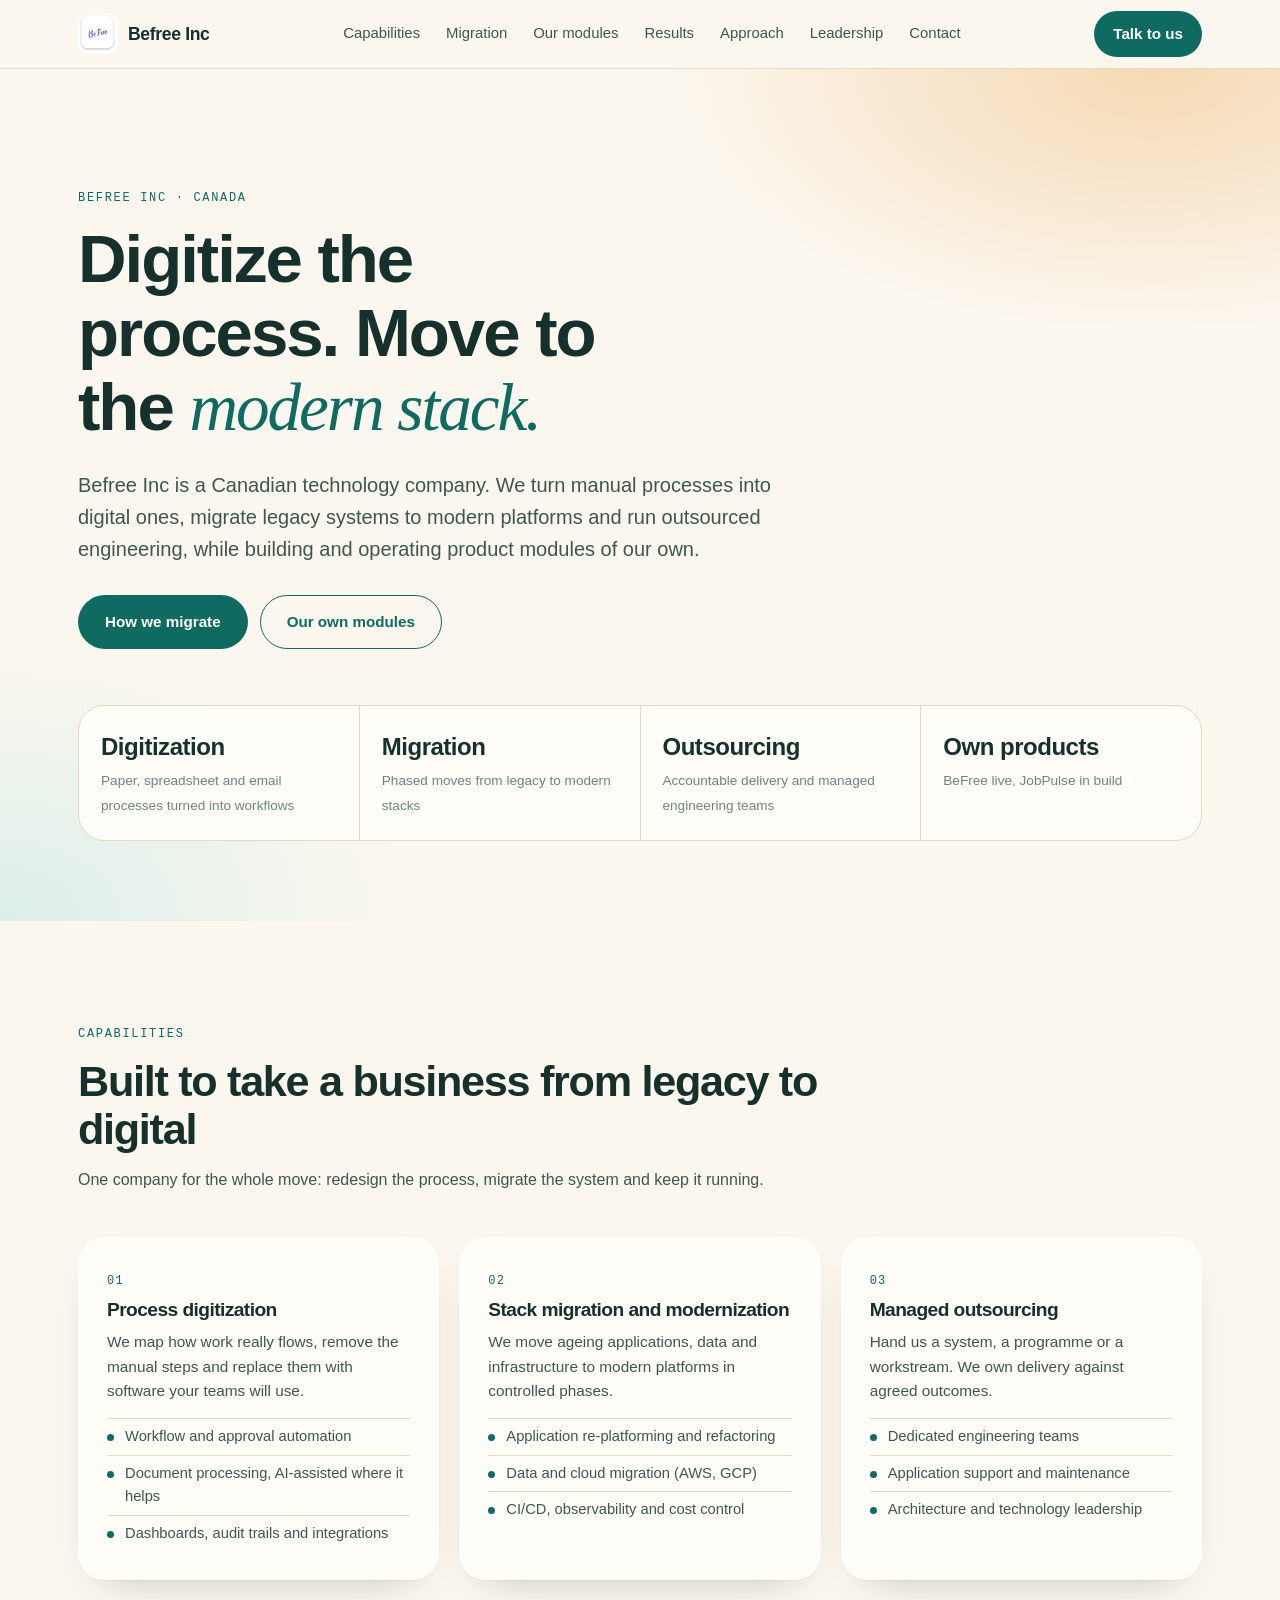
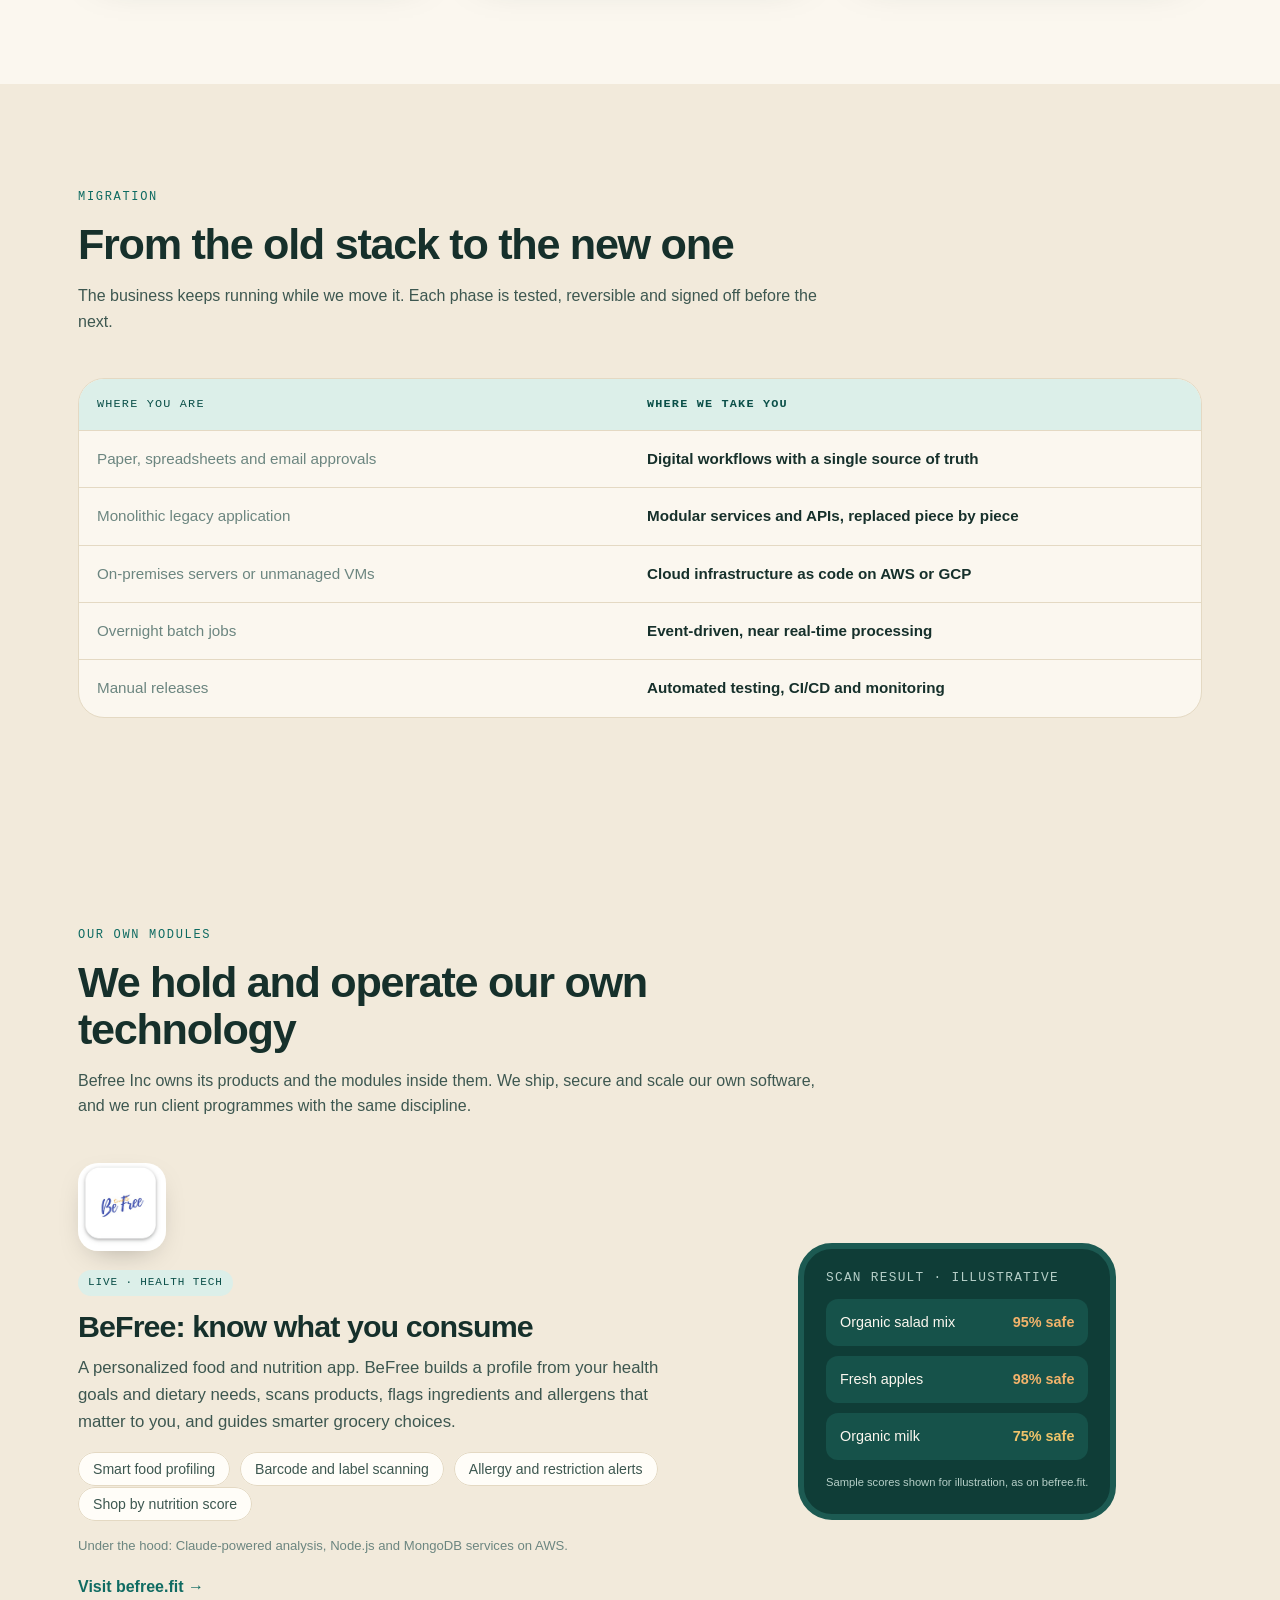
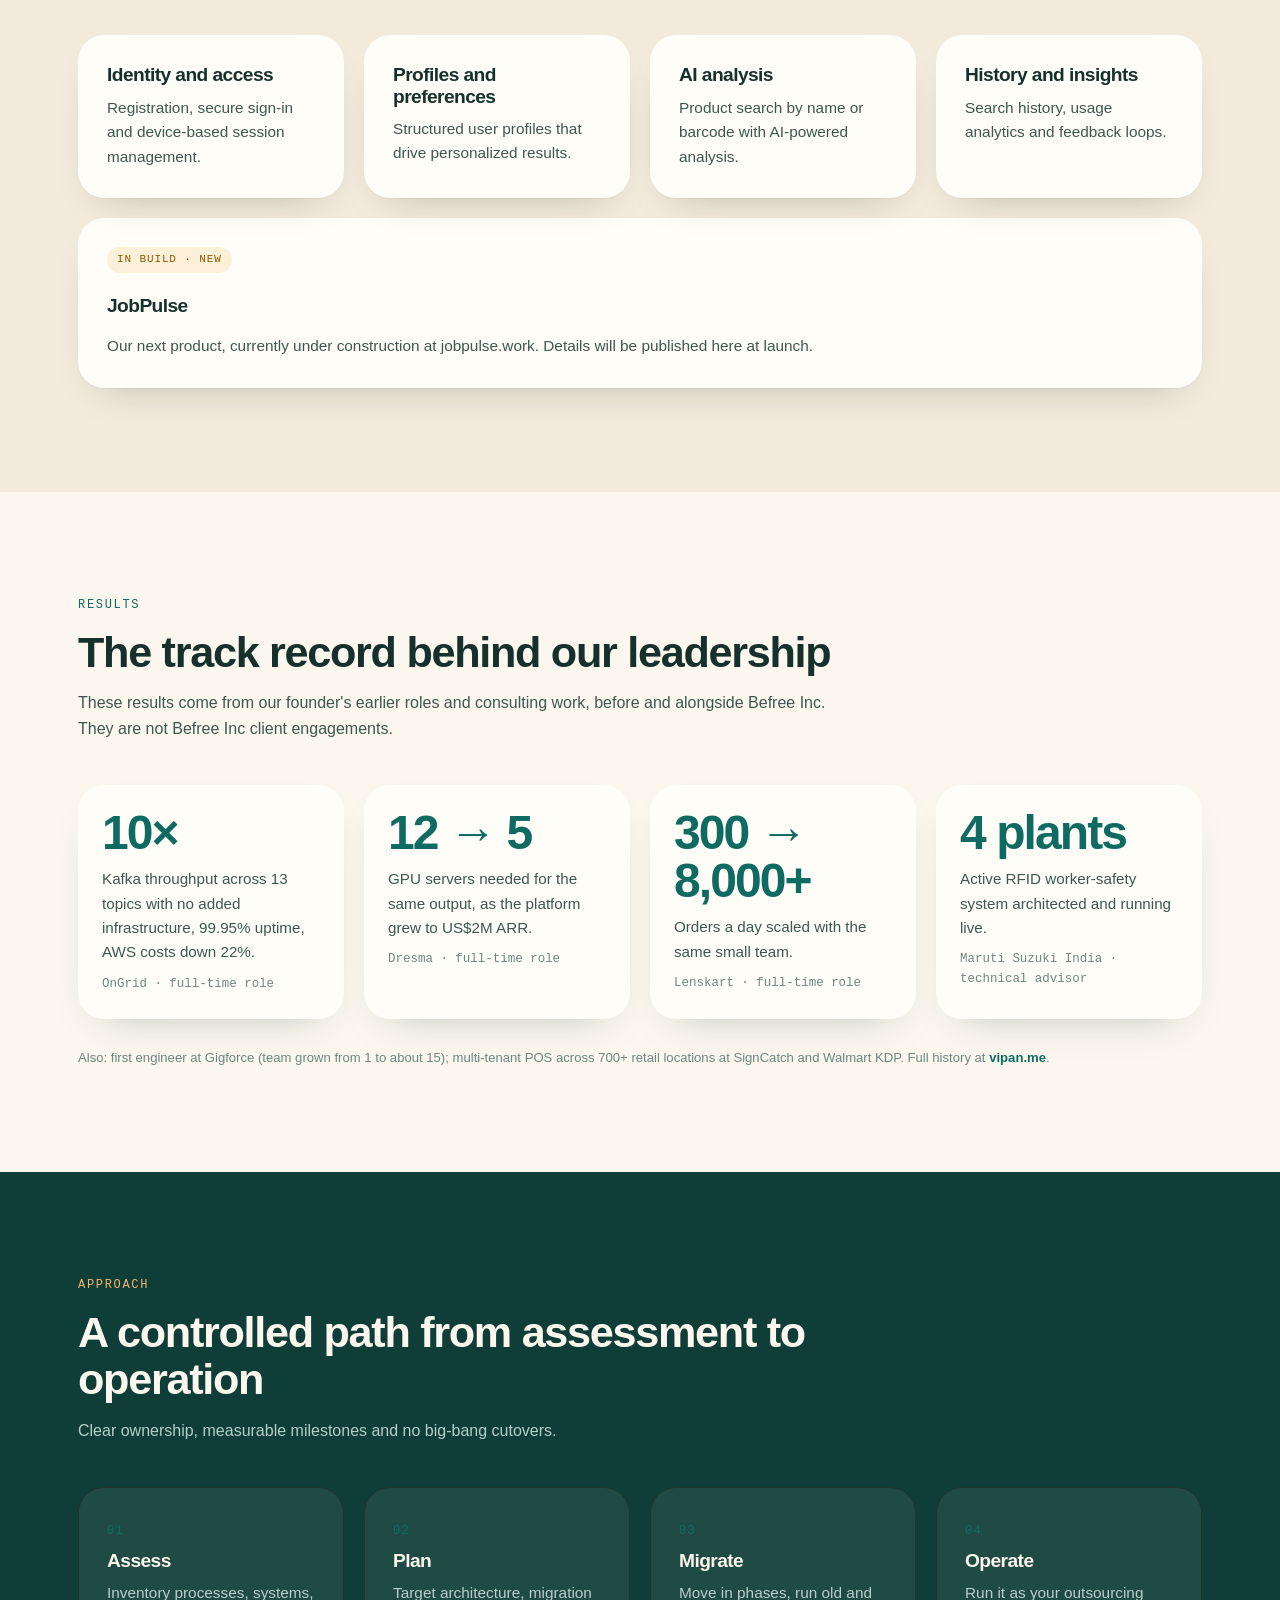
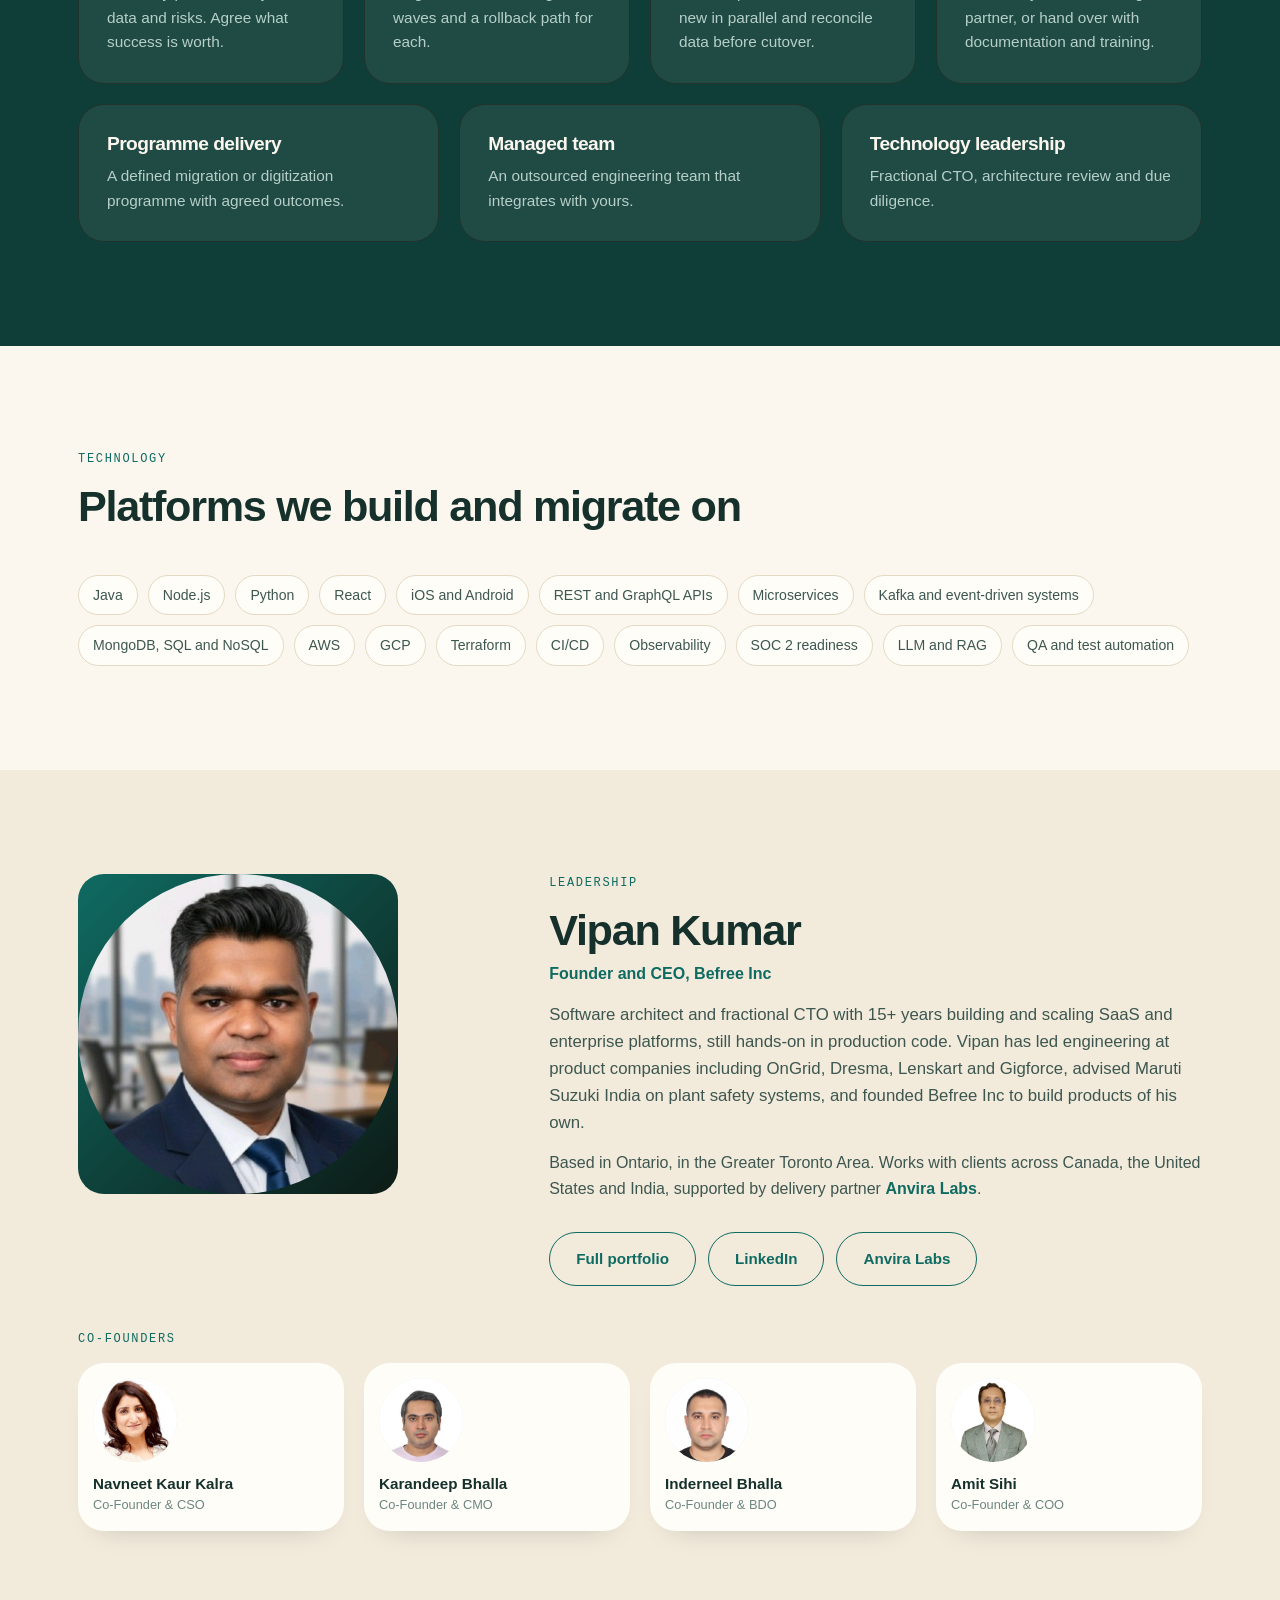
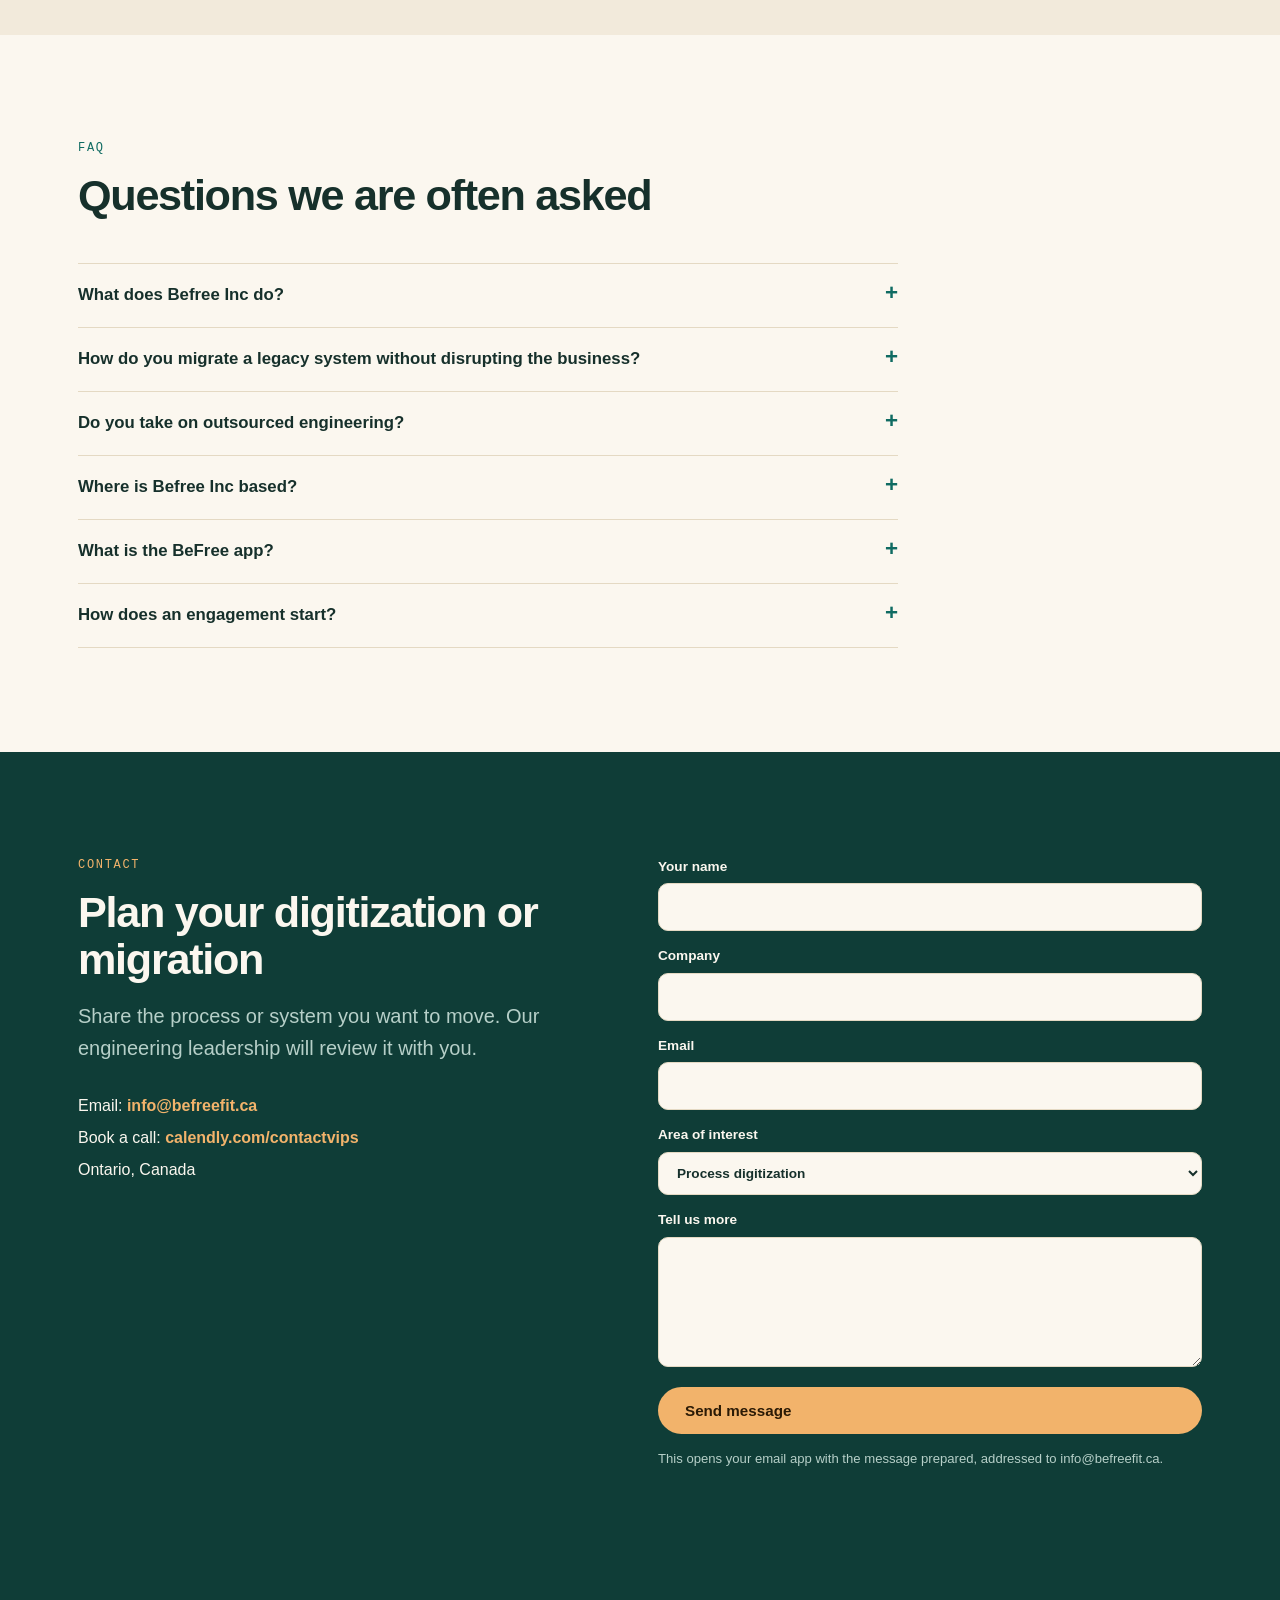
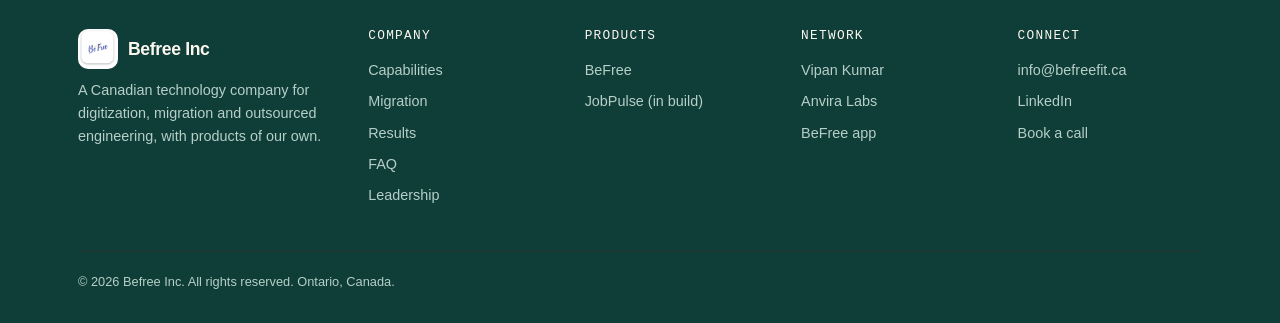
==== commit 26c521cf: "Reposition site around digitization, stack migration, outsourcing and own modules Co-Authored-By: Cl" ====
--- a/index.html
+++ b/index.html
@@ -3,13 +3,13 @@
 <head>
 <meta charset="utf-8">
 <meta name="viewport" content="width=device-width,initial-scale=1">
-<title>Befree Inc | Software, Cloud &amp; AI Engineering, Canada</title>
-<meta name="description" content="Canadian tech company behind the BeFree health-tech app. Software, SaaS, cloud and AI engineering and fractional CTO for startups and growing teams.">
+<title>Befree Inc | Digitization and Legacy Migration, Canada</title>
+<meta name="description" content="Canadian technology company for process digitization, legacy-to-modern stack migration and managed engineering outsourcing, with our own product modules.">
 <link rel="canonical" href="https://befreefit.ca/">
 <link rel="icon" href="assets/img/befree-logo.jpeg" type="image/jpeg">
 <link rel="apple-touch-icon" href="assets/img/befree-logo.jpeg">
 <meta name="theme-color" content="#0f3d37">
-<meta name="keywords" content="Befree Inc, technology consultancy Canada, software development company Ontario, SaaS development Toronto, cloud architecture consulting, AWS cost optimization, AI integration for startups, fractional CTO Toronto, health tech company Canada, BeFree app, product engineering, technology outsourcing Canada">
+<meta name="keywords" content="Befree Inc, process digitization Canada, legacy system migration, application modernization Ontario, cloud migration Toronto, monolith to microservices, technology outsourcing Canada, managed engineering teams, digital transformation company, health tech company Canada, BeFree app">
 <meta name="author" content="Befree Inc">
 <meta name="robots" content="index, follow, max-image-preview:large, max-snippet:-1">
 <meta name="geo.region" content="CA-ON">
@@ -20,12 +20,12 @@
 <meta property="og:image" content="https://befreefit.ca/assets/img/befree-logo.jpeg">
 <meta property="og:image:alt" content="BeFree logo">
 <meta name="twitter:card" content="summary">
-<meta name="twitter:title" content="Befree Inc | Software, Cloud &amp; AI Engineering, Canada">
-<meta name="twitter:description" content="Canadian tech company behind the BeFree health-tech app. Software, SaaS, cloud and AI engineering and fractional CTO for startups and growing teams.">
+<meta name="twitter:title" content="Befree Inc | Digitization and Legacy Migration, Canada">
+<meta name="twitter:description" content="Canadian technology company for process digitization, legacy-to-modern stack migration and managed engineering outsourcing, with our own product modules.">
 <meta name="twitter:image" content="https://befreefit.ca/assets/img/befree-logo.jpeg">
 <meta property="og:type" content="website">
-<meta property="og:title" content="Befree Inc | Software, Cloud &amp; AI Engineering, Canada">
-<meta property="og:description" content="Canadian tech company behind the BeFree health-tech app. Software, SaaS, cloud and AI engineering and fractional CTO for startups and growing teams.">
+<meta property="og:title" content="Befree Inc | Digitization and Legacy Migration, Canada">
+<meta property="og:description" content="Canadian technology company for process digitization, legacy-to-modern stack migration and managed engineering outsourcing, with our own product modules.">
 <meta property="og:url" content="https://befreefit.ca/">
 <link rel="stylesheet" href="assets/css/site.css">
 <link rel="stylesheet" href="assets/css/themes/c-warm-health.css">
@@ -45,8 +45,8 @@
    "logo": "https://befreefit.ca/assets/img/befree-logo.jpeg",
    "image": "https://befreefit.ca/assets/img/befree-logo.jpeg",
    "email": "info@befreefit.ca",
-   "description": "Canadian tech company behind the BeFree health-tech app. Software, SaaS, cloud and AI engineering and fractional CTO for startups and growing teams.",
-   "slogan": "We build products. Then we build yours.",
+   "description": "Canadian technology company for process digitization, legacy-to-modern stack migration and managed engineering outsourcing, with our own product modules.",
+   "slogan": "Digitize the process. Move to the modern stack.",
    "address": {
     "@type": "PostalAddress",
     "addressRegion": "ON",
@@ -67,13 +67,12 @@
     ]
    },
    "knowsAbout": [
-    "Software development",
-    "SaaS engineering",
-    "Cloud architecture",
-    "AWS cost optimization",
-    "AI integration",
-    "LLM and RAG",
-    "Fractional CTO",
+    "Process digitization",
+    "Legacy modernization",
+    "Cloud migration",
+    "Application re-platforming",
+    "Managed engineering outsourcing",
+    "Software architecture",
     "Health technology"
    ],
    "makesOffer": [
@@ -81,28 +80,28 @@
      "@type": "Offer",
      "itemOffered": {
       "@type": "Service",
-      "name": "Product engineering"
+      "name": "Process digitization"
      }
     },
     {
      "@type": "Offer",
      "itemOffered": {
       "@type": "Service",
-      "name": "Modernization, cloud and DevOps"
+      "name": "Legacy stack migration and modernization"
      }
     },
     {
      "@type": "Offer",
      "itemOffered": {
       "@type": "Service",
-      "name": "AI integration"
+      "name": "Managed engineering outsourcing"
      }
     },
     {
      "@type": "Offer",
      "itemOffered": {
       "@type": "Service",
-      "name": "Fractional CTO and technical due diligence"
+      "name": "Technology leadership"
      }
     }
    ],
@@ -143,23 +142,31 @@
      "name": "What does Befree Inc do?",
      "acceptedAnswer": {
       "@type": "Answer",
-      "text": "Befree Inc is a Canadian technology company. We build and operate our own health-tech products, including the BeFree food and nutrition app, and we provide software, SaaS, cloud and AI engineering services for startups and growing businesses."
-     }
-    },
-    {
-     "@type": "Question",
-     "name": "Which services can I hire Befree Inc for?",
-     "acceptedAnswer": {
-      "@type": "Answer",
-      "text": "Product engineering (MVPs, SaaS, web and mobile apps, APIs), modernization and migration of existing systems, AWS and GCP cost and performance audits, DevOps and CI/CD, LLM and RAG integration, and fractional CTO and technical due diligence."
-     }
-    },
-    {
-     "@type": "Question",
-     "name": "Where is Befree Inc based and who do you work with?",
-     "acceptedAnswer": {
-      "@type": "Answer",
-      "text": "We are based in Ontario, Canada, in the Greater Toronto Area. We work with clients across Canada, the United States and India, with delivery supported by our partner Anvira Labs."
+      "text": "Befree Inc is a Canadian technology company. We digitize business processes, migrate legacy systems to modern stacks and provide managed engineering outsourcing, and we own and operate our own products, including the BeFree food and nutrition app."
+     }
+    },
+    {
+     "@type": "Question",
+     "name": "How do you migrate a legacy system without disrupting the business?",
+     "acceptedAnswer": {
+      "@type": "Answer",
+      "text": "We move in phases. Each wave has a target design and a rollback path, old and new systems run in parallel where needed, and data is reconciled before cutover."
+     }
+    },
+    {
+     "@type": "Question",
+     "name": "Do you take on outsourced engineering?",
+     "acceptedAnswer": {
+      "@type": "Answer",
+      "text": "Yes. We run defined programmes, managed engineering teams and application support, with agreed outcomes and clear ownership."
+     }
+    },
+    {
+     "@type": "Question",
+     "name": "Where is Befree Inc based?",
+     "acceptedAnswer": {
+      "@type": "Answer",
+      "text": "We are based in Ontario, Canada, in the Greater Toronto Area. We serve Canada, the United States and India, with delivery supported by our partner Anvira Labs."
      }
     },
     {
@@ -167,23 +174,15 @@
      "name": "What is the BeFree app?",
      "acceptedAnswer": {
       "@type": "Answer",
-      "text": "BeFree is a personalized food and nutrition app. It builds a profile from your health goals and dietary needs, scans products, flags ingredients and allergens that matter to you, and helps with smarter grocery choices. Learn more at befree.fit."
-     }
-    },
-    {
-     "@type": "Question",
-     "name": "Can you act as our fractional CTO?",
-     "acceptedAnswer": {
-      "@type": "Answer",
-      "text": "Yes. Fractional CTO engagements typically run one to two days a week and cover architecture decisions, engineering roadmaps, hiring and team structure, and code and architecture reviews."
-     }
-    },
-    {
-     "@type": "Question",
-     "name": "How do we start working with Befree Inc?",
-     "acceptedAnswer": {
-      "@type": "Answer",
-      "text": "Email info@befreefit.ca or book a call. We usually begin with a short fixed-fee discovery to agree goals, risks and scope before any build work starts."
+      "text": "BeFree is a personalized food and nutrition app that we own. It builds a profile from your health goals and dietary needs, scans products and flags ingredients and allergens that matter to you. Learn more at befree.fit."
+     }
+    },
+    {
+     "@type": "Question",
+     "name": "How does an engagement start?",
+     "acceptedAnswer": {
+      "@type": "Answer",
+      "text": "Email info@befreefit.ca or book a call. We begin with an assessment of your processes and systems to agree scope, risks and phases."
      }
     }
    ]
@@ -202,20 +201,21 @@
       Befree Inc
     </a>
     <nav aria-label="Primary"><ul>
-      <li><a href="#what-we-do">What we do</a></li>
-      <li><a href="#products">Products</a></li>
+      <li><a href="#what-we-do">Capabilities</a></li>
+      <li><a href="#migration">Migration</a></li>
+      <li><a href="#products">Our modules</a></li>
       <li><a href="#results">Results</a></li>
-      <li><a href="#how">How we work</a></li>
-      <li><a href="#founder">Founder</a></li>
+      <li><a href="#how">Approach</a></li>
+      <li><a href="#founder">Leadership</a></li>
       <li><a href="#contact">Contact</a></li>
     </ul></nav>
-    <a class="btn btn-primary" style="display:none" id="nav-cta" href="#contact">Bring us a challenge</a>
+    <a class="btn btn-primary" style="display:none" id="nav-cta" href="#contact">Talk to us</a>
     <button class="menu-btn" id="menu-btn" aria-expanded="false" aria-controls="mobile" aria-label="Menu">
       <svg width="22" height="22" viewBox="0 0 24 24" fill="none" stroke="currentColor" stroke-width="2" stroke-linecap="round"><path d="M4 7h16M4 12h16M4 17h16"/></svg>
     </button>
   </div>
   <div class="mobile" id="mobile">
-    <a href="#what-we-do">What we do</a><a href="#products">Products</a><a href="#results">Results</a><a href="#how">How we work</a><a href="#founder">Founder</a><a href="#contact">Contact</a>
+    <a href="#what-we-do">Capabilities</a><a href="#migration">Migration</a><a href="#products">Our modules</a><a href="#results">Results</a><a href="#how">Approach</a><a href="#founder">Leadership</a><a href="#contact">Contact</a>
   </div>
 </header>
 <style>@media(min-width:1000px){#nav-cta{display:inline-flex!important;padding:10px 18px}}</style>
@@ -225,17 +225,17 @@
 <section class="hero" id="top">
   <div class="container">
     <span class="eyebrow">Befree Inc · Canada</span>
-    <h1>We build products. Then we build <em>yours.</em></h1>
-    <p class="lede">Befree Inc is a Canadian technology company. We own and operate our own health-tech products, and we bring the same engineering discipline to software, cloud, SaaS and AI work for startups and growing businesses.</p>
+    <h1>Digitize the process. Move to the <em>modern stack.</em></h1>
+    <p class="lede">Befree Inc is a Canadian technology company. We turn manual processes into digital ones, migrate legacy systems to modern platforms and run outsourced engineering, while building and operating product modules of our own.</p>
     <div class="cta-row">
-      <a class="btn btn-primary" href="#contact">Bring us a challenge</a>
-      <a class="btn btn-ghost" href="#products">See what we're building</a>
+      <a class="btn btn-primary" href="#migration">How we migrate</a>
+      <a class="btn btn-ghost" href="#products">Our own modules</a>
     </div>
     <div class="proof" role="list">
-      <div role="listitem"><b>15+ years</b><span>Building and scaling SaaS and enterprise platforms</span></div>
-      <div role="listitem"><b>2 products</b><span>Owned and operated by Befree Inc</span></div>
-      <div role="listitem"><b>Canada · US · India</b><span>Clients and delivery across three markets</span></div>
-      <div role="listitem"><b>Architect-led</b><span>Senior engineering on every engagement</span></div>
+      <div role="listitem"><b>Digitization</b><span>Paper, spreadsheet and email processes turned into workflows</span></div>
+      <div role="listitem"><b>Migration</b><span>Phased moves from legacy to modern stacks</span></div>
+      <div role="listitem"><b>Outsourcing</b><span>Accountable delivery and managed engineering teams</span></div>
+      <div role="listitem"><b>Own products</b><span>BeFree live, JobPulse in build</span></div>
     </div>
   </div>
 </section>
@@ -244,33 +244,45 @@
 <section id="what-we-do">
   <div class="container">
     <div class="sec-head reveal">
-      <span class="eyebrow">What we do</span>
-      <h2>Three ways we change how your technology performs</h2>
-      <p>Strategy and engineering are usually sold by different firms. We do both, and we only recommend what we would run ourselves.</p>
+      <span class="eyebrow">Capabilities</span>
+      <h2>Built to take a business from legacy to digital</h2>
+      <p>One company for the whole move: redesign the process, migrate the system and keep it running.</p>
     </div>
     <div class="grid g3">
       <article class="card reveal">
-        <span class="num">01</span><h3 style="margin-top:8px">Build new products</h3>
-        <p>From idea to production: MVPs, SaaS platforms, mobile and web apps, built so they can grow past the first release.</p>
-        <ul><li>Product engineering and MVP architecture</li><li>Web, mobile and API development</li><li>Payments, integrations, multi-tenant SaaS</li></ul>
+        <span class="num">01</span><h3 style="margin-top:8px">Process digitization</h3>
+        <p>We map how work really flows, remove the manual steps and replace them with software your teams will use.</p>
+        <ul><li>Workflow and approval automation</li><li>Document processing, AI-assisted where it helps</li><li>Dashboards, audit trails and integrations</li></ul>
       </article>
       <article class="card reveal">
-        <span class="num">02</span><h3 style="margin-top:8px">Modernize and scale</h3>
-        <p>Make the system you already have faster, cheaper to run and easier to change, without a risky rewrite.</p>
-        <ul><li>Legacy modernization and migrations</li><li>AWS and GCP cost and performance audits</li><li>Reliability, observability, DevOps and CI/CD</li></ul>
+        <span class="num">02</span><h3 style="margin-top:8px">Stack migration and modernization</h3>
+        <p>We move ageing applications, data and infrastructure to modern platforms in controlled phases.</p>
+        <ul><li>Application re-platforming and refactoring</li><li>Data and cloud migration (AWS, GCP)</li><li>CI/CD, observability and cost control</li></ul>
       </article>
       <article class="card reveal">
-        <span class="num">03</span><h3 style="margin-top:8px">Apply AI that works</h3>
-        <p>Practical AI inside real workflows: LLM features, document automation and assistants, with guardrails and cost control.</p>
-        <ul><li>LLM and RAG integration</li><li>Document and workflow automation</li><li>Enterprise AI architecture</li></ul>
+        <span class="num">03</span><h3 style="margin-top:8px">Managed outsourcing</h3>
+        <p>Hand us a system, a programme or a workstream. We own delivery against agreed outcomes.</p>
+        <ul><li>Dedicated engineering teams</li><li>Application support and maintenance</li><li>Architecture and technology leadership</li></ul>
       </article>
     </div>
-    <div class="card reveal" style="margin-top:20px;display:grid;gap:18px">
-      <div>
-        <span class="eyebrow" style="margin-bottom:8px">Technology advisory</span>
-        <h3>Fractional CTO and technical due diligence</h3>
-        <p>Senior technical leadership without a full-time hire: architecture decisions, engineering roadmaps, hiring and team structure, code and architecture reviews, and due diligence before you invest, acquire or build.</p>
-      </div>
+  </div>
+</section>
+
+<!-- MIGRATION -->
+<section class="alt" id="migration">
+  <div class="container">
+    <div class="sec-head reveal">
+      <span class="eyebrow">Migration</span>
+      <h2>From the old stack to the new one</h2>
+      <p>The business keeps running while we move it. Each phase is tested, reversible and signed off before the next.</p>
+    </div>
+    <div class="moves reveal" role="table" aria-label="Common migration paths">
+      <div class="move head" role="row"><span role="columnheader">Where you are</span><span role="columnheader">Where we take you</span></div>
+      <div class="move" role="row"><span role="cell">Paper, spreadsheets and email approvals</span><span role="cell">Digital workflows with a single source of truth</span></div>
+      <div class="move" role="row"><span role="cell">Monolithic legacy application</span><span role="cell">Modular services and APIs, replaced piece by piece</span></div>
+      <div class="move" role="row"><span role="cell">On-premises servers or unmanaged VMs</span><span role="cell">Cloud infrastructure as code on AWS or GCP</span></div>
+      <div class="move" role="row"><span role="cell">Overnight batch jobs</span><span role="cell">Event-driven, near real-time processing</span></div>
+      <div class="move" role="row"><span role="cell">Manual releases</span><span role="cell">Automated testing, CI/CD and monitoring</span></div>
     </div>
   </div>
 </section>
@@ -279,9 +291,9 @@
 <section class="alt" id="products">
   <div class="container">
     <div class="sec-head reveal">
-      <span class="eyebrow">Our own products</span>
-      <h2>We are a product company first</h2>
-      <p>Owning products means we carry the same risks our clients do: shipping, scaling, security, cost. That is the experience we bring to your project.</p>
+      <span class="eyebrow">Our own modules</span>
+      <h2>We hold and operate our own technology</h2>
+      <p>Befree Inc owns its products and the modules inside them. We ship, secure and scale our own software, and we run client programmes with the same discipline.</p>
     </div>
 
     <div class="product reveal">
@@ -305,10 +317,17 @@
       </div>
     </div>
 
-    <div class="card reveal" style="margin-top:36px;display:grid;gap:8px">
+    <div class="grid g4" style="margin-top:36px">
+      <div class="card reveal"><h3>Identity and access</h3><p>Registration, secure sign-in and device-based session management.</p></div>
+      <div class="card reveal"><h3>Profiles and preferences</h3><p>Structured user profiles that drive personalized results.</p></div>
+      <div class="card reveal"><h3>AI analysis</h3><p>Product search by name or barcode with AI-powered analysis.</p></div>
+      <div class="card reveal"><h3>History and insights</h3><p>Search history, usage analytics and feedback loops.</p></div>
+    </div>
+
+    <div class="card reveal" style="margin-top:20px;display:grid;gap:8px">
       <span class="tag build" style="justify-self:start">In build · New</span>
       <h3>JobPulse</h3>
-      <p>Our next product, currently under construction at jobpulse.work. We are building it in the open, using the same stack and practices we offer clients. Details will be published here at launch.</p>
+      <p>Our next product, currently under construction at jobpulse.work. Details will be published here at launch.</p>
     </div>
   </div>
 </section>
@@ -318,8 +337,8 @@
   <div class="container">
     <div class="sec-head reveal">
       <span class="eyebrow">Results</span>
-      <h2>Engineering outcomes our founder has delivered</h2>
-      <p>These results come from our founder's earlier roles and consulting work, before and alongside Befree Inc. They show the level of engineering we bring. They are not Befree Inc client engagements.</p>
+      <h2>The track record behind our leadership</h2>
+      <p>These results come from our founder's earlier roles and consulting work, before and alongside Befree Inc. They are not Befree Inc client engagements.</p>
     </div>
     <div class="grid g4">
       <div class="metric reveal"><b>10×</b><p>Kafka throughput across 13 topics with no added infrastructure, 99.95% uptime, AWS costs down 22%.</p><small>OnGrid · full-time role</small></div>
@@ -335,21 +354,20 @@
 <section class="band" id="how">
   <div class="container">
     <div class="sec-head reveal">
-      <span class="eyebrow">How we work</span>
-      <h2>Senior-led, outcome-first, no surprises</h2>
-      <p>Pick the engagement that fits where you are. We scope small, ship early and show working software.</p>
+      <span class="eyebrow">Approach</span>
+      <h2>A controlled path from assessment to operation</h2>
+      <p>Clear ownership, measurable milestones and no big-bang cutovers.</p>
     </div>
     <div class="grid g4">
-      <div class="card reveal"><span class="num">01</span><h3 style="margin-top:8px">Discover</h3><p>A short, fixed-fee assessment: your goals, constraints, risks and what solving it is worth.</p></div>
-      <div class="card reveal"><span class="num">02</span><h3 style="margin-top:8px">Design</h3><p>Architecture, scope and a plan with milestones you can hold us to.</p></div>
-      <div class="card reveal"><span class="num">03</span><h3 style="margin-top:8px">Deliver</h3><p>Iterative builds with working software every sprint, plus CI/CD and monitoring from day one.</p></div>
-      <div class="card reveal"><span class="num">04</span><h3 style="margin-top:8px">Run and hand over</h3><p>Operate it with you, or transfer it cleanly with documentation and a trained team.</p></div>
-    </div>
-    <div class="grid g4" style="margin-top:20px">
-      <div class="card reveal"><h3>Project delivery</h3><p>Fixed scope, fixed outcome.</p></div>
-      <div class="card reveal"><h3>Dedicated team</h3><p>An embedded squad that extends your engineering.</p></div>
-      <div class="card reveal"><h3>Fractional CTO</h3><p>Typically one to two days a week.</p></div>
-      <div class="card reveal"><h3>Audit or advisory</h3><p>Cloud cost, architecture, due diligence.</p></div>
+      <div class="card reveal"><span class="num">01</span><h3 style="margin-top:8px">Assess</h3><p>Inventory processes, systems, data and risks. Agree what success is worth.</p></div>
+      <div class="card reveal"><span class="num">02</span><h3 style="margin-top:8px">Plan</h3><p>Target architecture, migration waves and a rollback path for each.</p></div>
+      <div class="card reveal"><span class="num">03</span><h3 style="margin-top:8px">Migrate</h3><p>Move in phases, run old and new in parallel and reconcile data before cutover.</p></div>
+      <div class="card reveal"><span class="num">04</span><h3 style="margin-top:8px">Operate</h3><p>Run it as your outsourcing partner, or hand over with documentation and training.</p></div>
+    </div>
+    <div class="grid g3" style="margin-top:20px">
+      <div class="card reveal"><h3>Programme delivery</h3><p>A defined migration or digitization programme with agreed outcomes.</p></div>
+      <div class="card reveal"><h3>Managed team</h3><p>An outsourced engineering team that integrates with yours.</p></div>
+      <div class="card reveal"><h3>Technology leadership</h3><p>Fractional CTO, architecture review and due diligence.</p></div>
     </div>
   </div>
 </section>
@@ -358,12 +376,11 @@
 <section id="stack">
   <div class="container">
     <div class="sec-head reveal">
-      <span class="eyebrow">Capabilities</span>
-      <h2>Open for all technology work</h2>
-      <p>If it involves software, cloud or data, we can scope it. Where we are not the right fit, we say so.</p>
+      <span class="eyebrow">Technology</span>
+      <h2>Platforms we build and migrate on</h2>
     </div>
     <div class="chips reveal">
-      <span>Node.js</span><span>Java</span><span>Python</span><span>React</span><span>Mobile (iOS and Android)</span><span>REST and GraphQL APIs</span><span>Microservices</span><span>Kafka and event-driven systems</span><span>MongoDB, SQL and NoSQL</span><span>AWS</span><span>GCP</span><span>Terraform</span><span>CI/CD</span><span>Observability</span><span>SOC 2 readiness</span><span>LLM and RAG</span><span>Claude API</span><span>Legacy modernization</span><span>QA and test automation</span>
+      <span>Java</span><span>Node.js</span><span>Python</span><span>React</span><span>iOS and Android</span><span>REST and GraphQL APIs</span><span>Microservices</span><span>Kafka and event-driven systems</span><span>MongoDB, SQL and NoSQL</span><span>AWS</span><span>GCP</span><span>Terraform</span><span>CI/CD</span><span>Observability</span><span>SOC 2 readiness</span><span>LLM and RAG</span><span>QA and test automation</span>
     </div>
   </div>
 </section>
@@ -373,7 +390,7 @@
   <div class="container founder">
     <div class="avatar reveal"><img src="assets/img/vipan-kumar.jpg" alt="Vipan Kumar, founder of Befree Inc" width="320" height="320" loading="lazy"></div>
     <div class="reveal">
-      <span class="eyebrow">Founder</span>
+      <span class="eyebrow">Leadership</span>
       <h2>Vipan Kumar</h2>
       <p class="role">Founder and CEO, Befree Inc</p>
       <p class="lede" style="font-size:1.05rem">Software architect and fractional CTO with 15+ years building and scaling SaaS and enterprise platforms, still hands-on in production code. Vipan has led engineering at product companies including OnGrid, Dresma, Lenskart and Gigforce, advised Maruti Suzuki India on plant safety systems, and founded Befree Inc to build products of his own.</p>
@@ -404,12 +421,12 @@
       <h2>Questions we are often asked</h2>
     </div>
     <div class="faq reveal">
-      <details><summary>What does Befree Inc do?</summary><p>Befree Inc is a Canadian technology company. We build and operate our own health-tech products, including the BeFree food and nutrition app, and we provide software, SaaS, cloud and AI engineering services for startups and growing businesses.</p></details>
-      <details><summary>Which services can I hire Befree Inc for?</summary><p>Product engineering (MVPs, SaaS, web and mobile apps, APIs), modernization and migration of existing systems, AWS and GCP cost and performance audits, DevOps and CI/CD, LLM and RAG integration, and fractional CTO and technical due diligence.</p></details>
-      <details><summary>Where is Befree Inc based and who do you work with?</summary><p>We are based in Ontario, Canada, in the Greater Toronto Area. We work with clients across Canada, the United States and India, with delivery supported by our partner <a href="https://www.anviralabs.com/" target="_blank" rel="noopener">Anvira Labs</a>.</p></details>
-      <details><summary>What is the BeFree app?</summary><p>BeFree is a personalized food and nutrition app. It builds a profile from your health goals and dietary needs, scans products, flags ingredients and allergens that matter to you, and helps with smarter grocery choices. Learn more at <a href="https://www.befree.fit/" target="_blank" rel="noopener">befree.fit</a>.</p></details>
-      <details><summary>Can you act as our fractional CTO?</summary><p>Yes. Fractional CTO engagements typically run one to two days a week and cover architecture decisions, engineering roadmaps, hiring and team structure, and code and architecture reviews.</p></details>
-      <details><summary>How do we start working with Befree Inc?</summary><p>Email info@befreefit.ca or book a call. We usually begin with a short fixed-fee discovery to agree goals, risks and scope before any build work starts.</p></details>
+      <details><summary>What does Befree Inc do?</summary><p>Befree Inc is a Canadian technology company. We digitize business processes, migrate legacy systems to modern stacks and provide managed engineering outsourcing, and we own and operate our own products, including the BeFree food and nutrition app.</p></details>
+      <details><summary>How do you migrate a legacy system without disrupting the business?</summary><p>We move in phases. Each wave has a target design and a rollback path, old and new systems run in parallel where needed, and data is reconciled before cutover.</p></details>
+      <details><summary>Do you take on outsourced engineering?</summary><p>Yes. We run defined programmes, managed engineering teams and application support, with agreed outcomes and clear ownership.</p></details>
+      <details><summary>Where is Befree Inc based?</summary><p>We are based in Ontario, Canada, in the Greater Toronto Area. We serve Canada, the United States and India, with delivery supported by our partner <a href="https://www.anviralabs.com/" target="_blank" rel="noopener">Anvira Labs</a>.</p></details>
+      <details><summary>What is the BeFree app?</summary><p>BeFree is a personalized food and nutrition app that we own. It builds a profile from your health goals and dietary needs, scans products and flags ingredients and allergens that matter to you. Learn more at <a href="https://www.befree.fit/" target="_blank" rel="noopener">befree.fit</a>.</p></details>
+      <details><summary>How does an engagement start?</summary><p>Email info@befreefit.ca or book a call. We begin with an assessment of your processes and systems to agree scope, risks and phases.</p></details>
     </div>
   </div>
 </section>
@@ -418,9 +435,9 @@
 <section class="band" id="contact">
   <div class="container contact-grid">
     <div class="reveal">
-      <span class="eyebrow">Get in touch</span>
-      <h2>Bring us a problem. Let's work out what solving it is worth.</h2>
-      <p class="lede" style="margin-top:16px">Tell us what you are trying to build, fix or scale. You will hear back from a senior engineer, not a sales queue.</p>
+      <span class="eyebrow">Contact</span>
+      <h2>Plan your digitization or migration</h2>
+      <p class="lede" style="margin-top:16px">Share the process or system you want to move. Our engineering leadership will review it with you.</p>
       <ul style="margin-top:26px;line-height:2">
         <li>Email: <a class="link" style="margin:0;color:var(--lime)" href="mailto:info@befreefit.ca">info@befreefit.ca</a></li>
         <li>Book a call: <a class="link" style="margin:0;color:var(--lime)" href="https://calendly.com/contactvips/" target="_blank" rel="noopener">calendly.com/contactvips</a></li>
@@ -431,8 +448,8 @@
       <label>Your name<input name="name" required autocomplete="name"></label>
       <label>Company<input name="company" autocomplete="organization"></label>
       <label>Email<input type="email" name="email" required autocomplete="email"></label>
-      <label>What do you need?
-        <select name="topic"><option>Build a new product</option><option>Modernize or scale a system</option><option>AI integration</option><option>Fractional CTO or advisory</option><option>Something else</option></select>
+      <label>Area of interest
+        <select name="topic"><option>Process digitization</option><option>Stack migration or modernization</option><option>Managed outsourcing</option><option>Technology leadership</option><option>Our products</option></select>
       </label>
       <label>Tell us more<textarea name="message" required></textarea></label>
       <button class="btn btn-primary" type="submit">Send message</button>
@@ -445,8 +462,8 @@
 <footer>
   <div class="container">
     <div class="cols">
-      <div><div class="brand" style="color:var(--band-ink)"><img src="assets/img/befree-logo.jpeg" alt="" width="40" height="40" class="brand-logo">Befree Inc</div><p style="margin-top:10px;max-width:34ch">A Canadian technology company building health-tech products and engineering software for others.</p></div>
-      <div><h4>Company</h4><ul><li><a href="#what-we-do">What we do</a></li><li><a href="#results">Results</a></li><li><a href="#faq">FAQ</a></li><li><a href="#founder">Founder</a></li></ul></div>
+      <div><div class="brand" style="color:var(--band-ink)"><img src="assets/img/befree-logo.jpeg" alt="" width="40" height="40" class="brand-logo">Befree Inc</div><p style="margin-top:10px;max-width:34ch">A Canadian technology company for digitization, migration and outsourced engineering, with products of our own.</p></div>
+      <div><h4>Company</h4><ul><li><a href="#what-we-do">Capabilities</a></li><li><a href="#migration">Migration</a></li><li><a href="#results">Results</a></li><li><a href="#faq">FAQ</a></li><li><a href="#founder">Leadership</a></li></ul></div>
       <div><h4>Products</h4><ul><li><a href="https://www.befree.fit/" target="_blank" rel="noopener">BeFree</a></li><li><a href="#products">JobPulse (in build)</a></li></ul></div>
       <div><h4>Network</h4><ul><li><a href="https://vipan.me/" target="_blank" rel="noopener">Vipan Kumar</a></li><li><a href="https://www.anviralabs.com/" target="_blank" rel="noopener">Anvira Labs</a></li><li><a href="https://www.befree.fit/" target="_blank" rel="noopener">BeFree app</a></li></ul></div>
       <div><h4>Connect</h4><ul><li><a href="mailto:info@befreefit.ca">info@befreefit.ca</a></li><li><a href="https://www.linkedin.com/company/befreehealth" target="_blank" rel="noopener">LinkedIn</a></li><li><a href="https://calendly.com/contactvips/" target="_blank" rel="noopener">Book a call</a></li></ul></div>
--- a/assets/css/site.css
+++ b/assets/css/site.css
@@ -163,3 +163,12 @@
 .faq details[open] summary::after{content:"\2212"}
 .faq p{margin-top:12px;color:var(--ink-2)}
 .faq a{color:var(--green);text-decoration:underline}
+
+/* Migration paths */
+.moves{border:1px solid var(--line);border-radius:var(--r);overflow:hidden;background:var(--paper)}
+.move{display:grid;grid-template-columns:1fr 1fr;gap:14px;padding:16px 18px;border-top:1px solid var(--line);font-size:.95rem}
+.move:first-child{border-top:0}
+.move span:first-child{color:var(--ink-3)}
+.move span:last-child{font-weight:600}
+.move.head{background:var(--green-tint);font-family:var(--mono);font-size:.74rem;letter-spacing:.1em;text-transform:uppercase}
+.move.head span{color:var(--green-deep)}
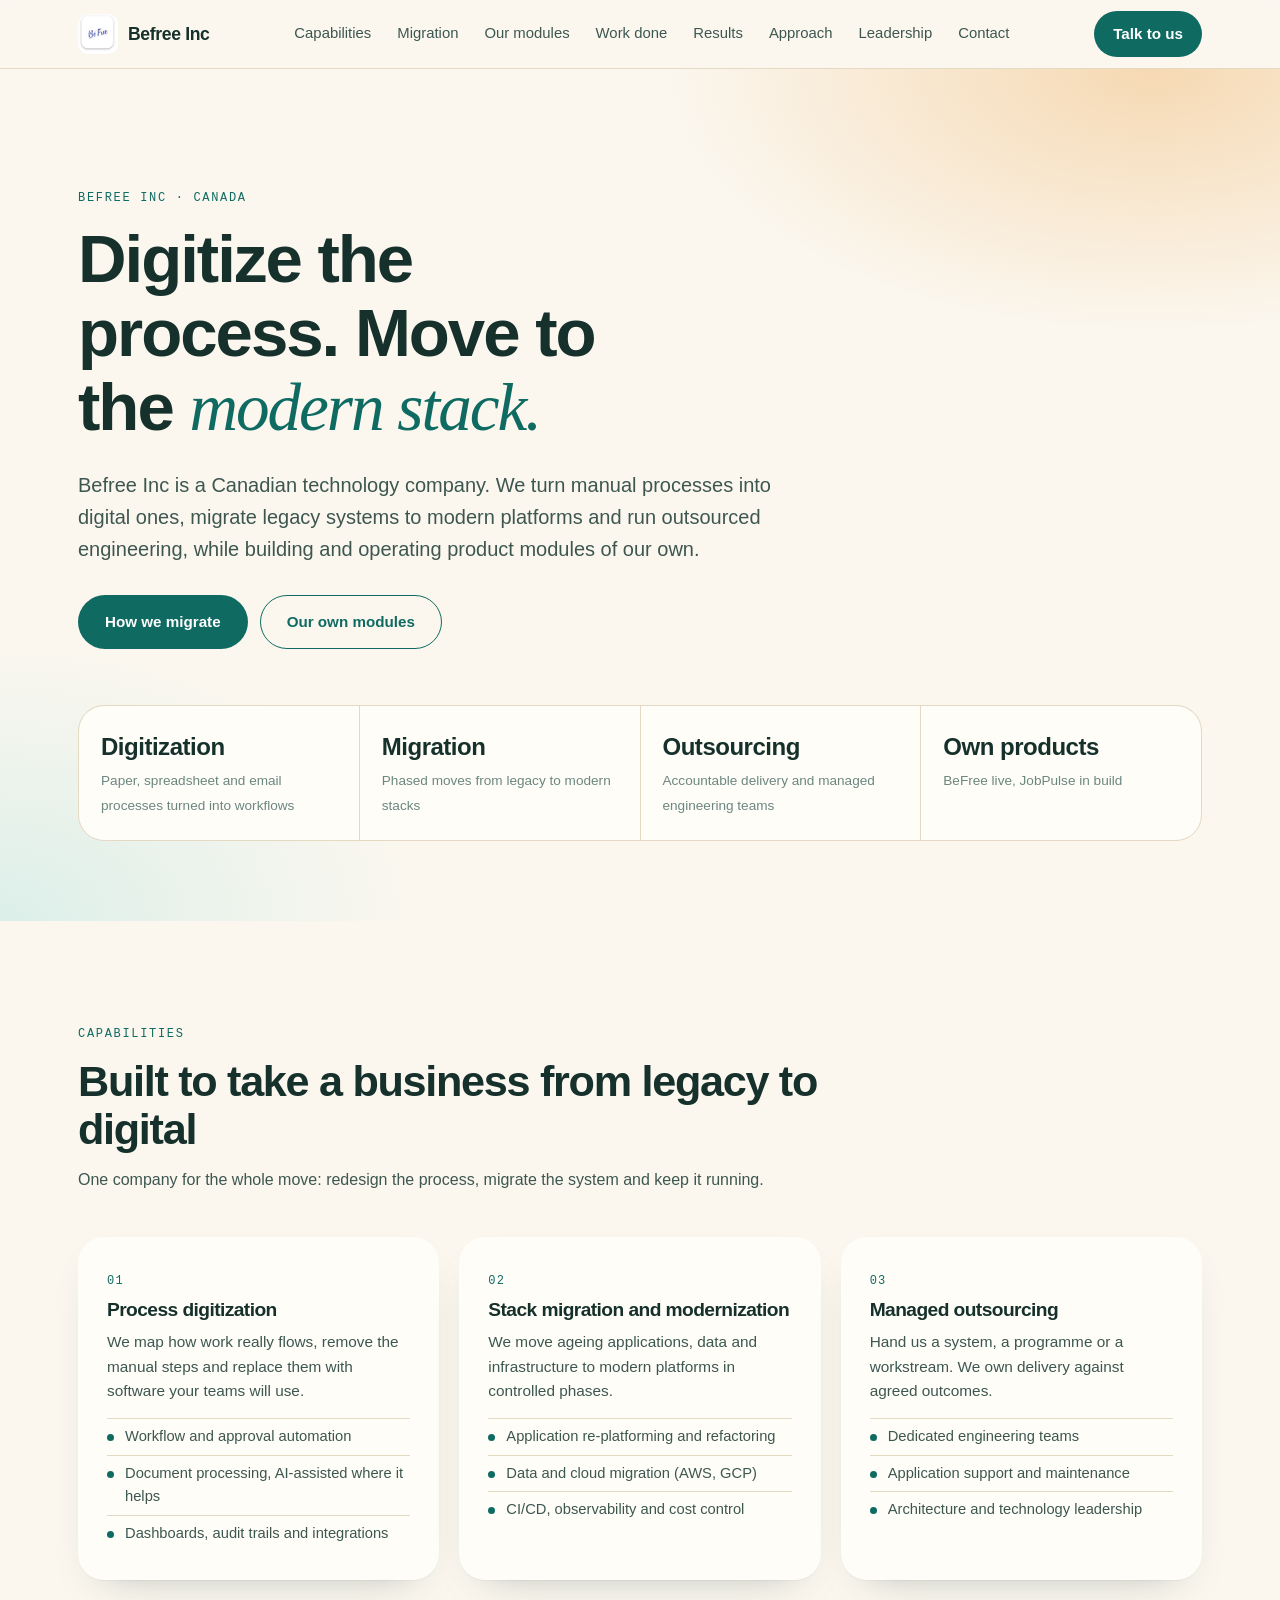
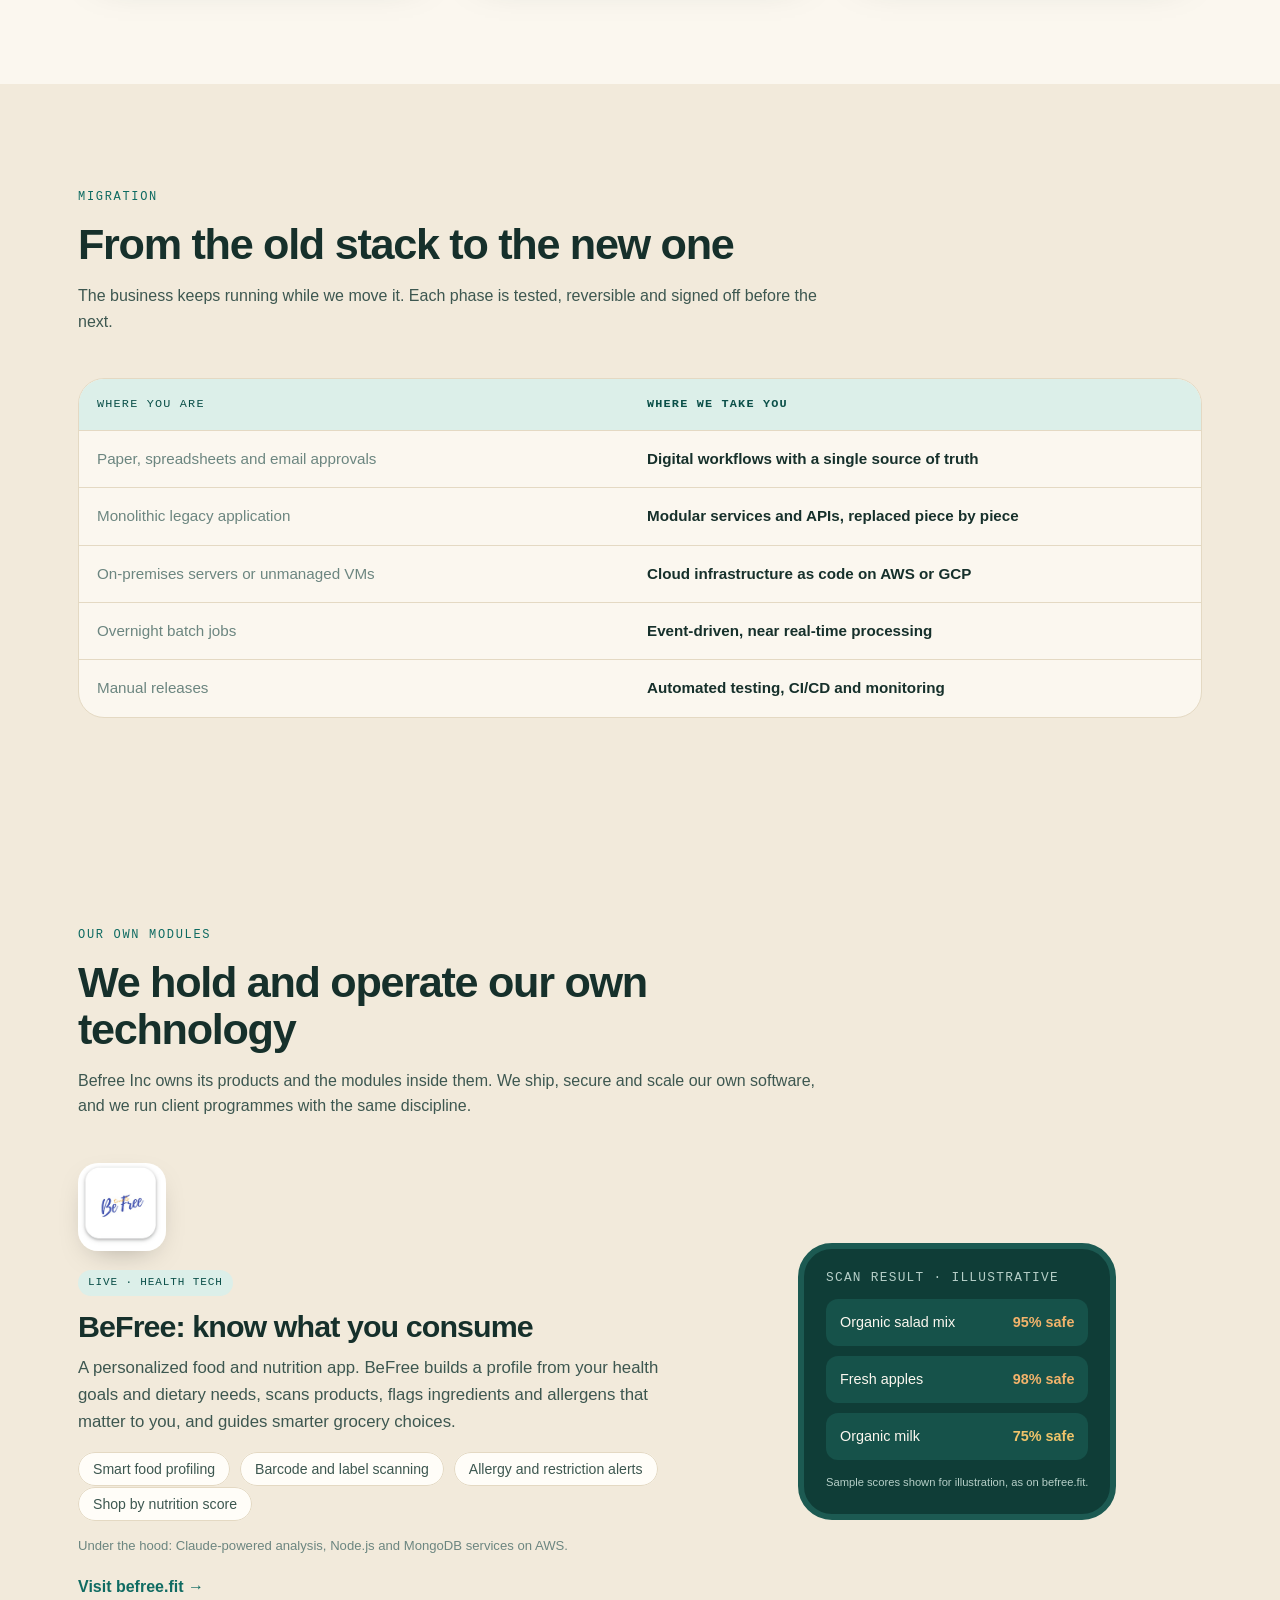
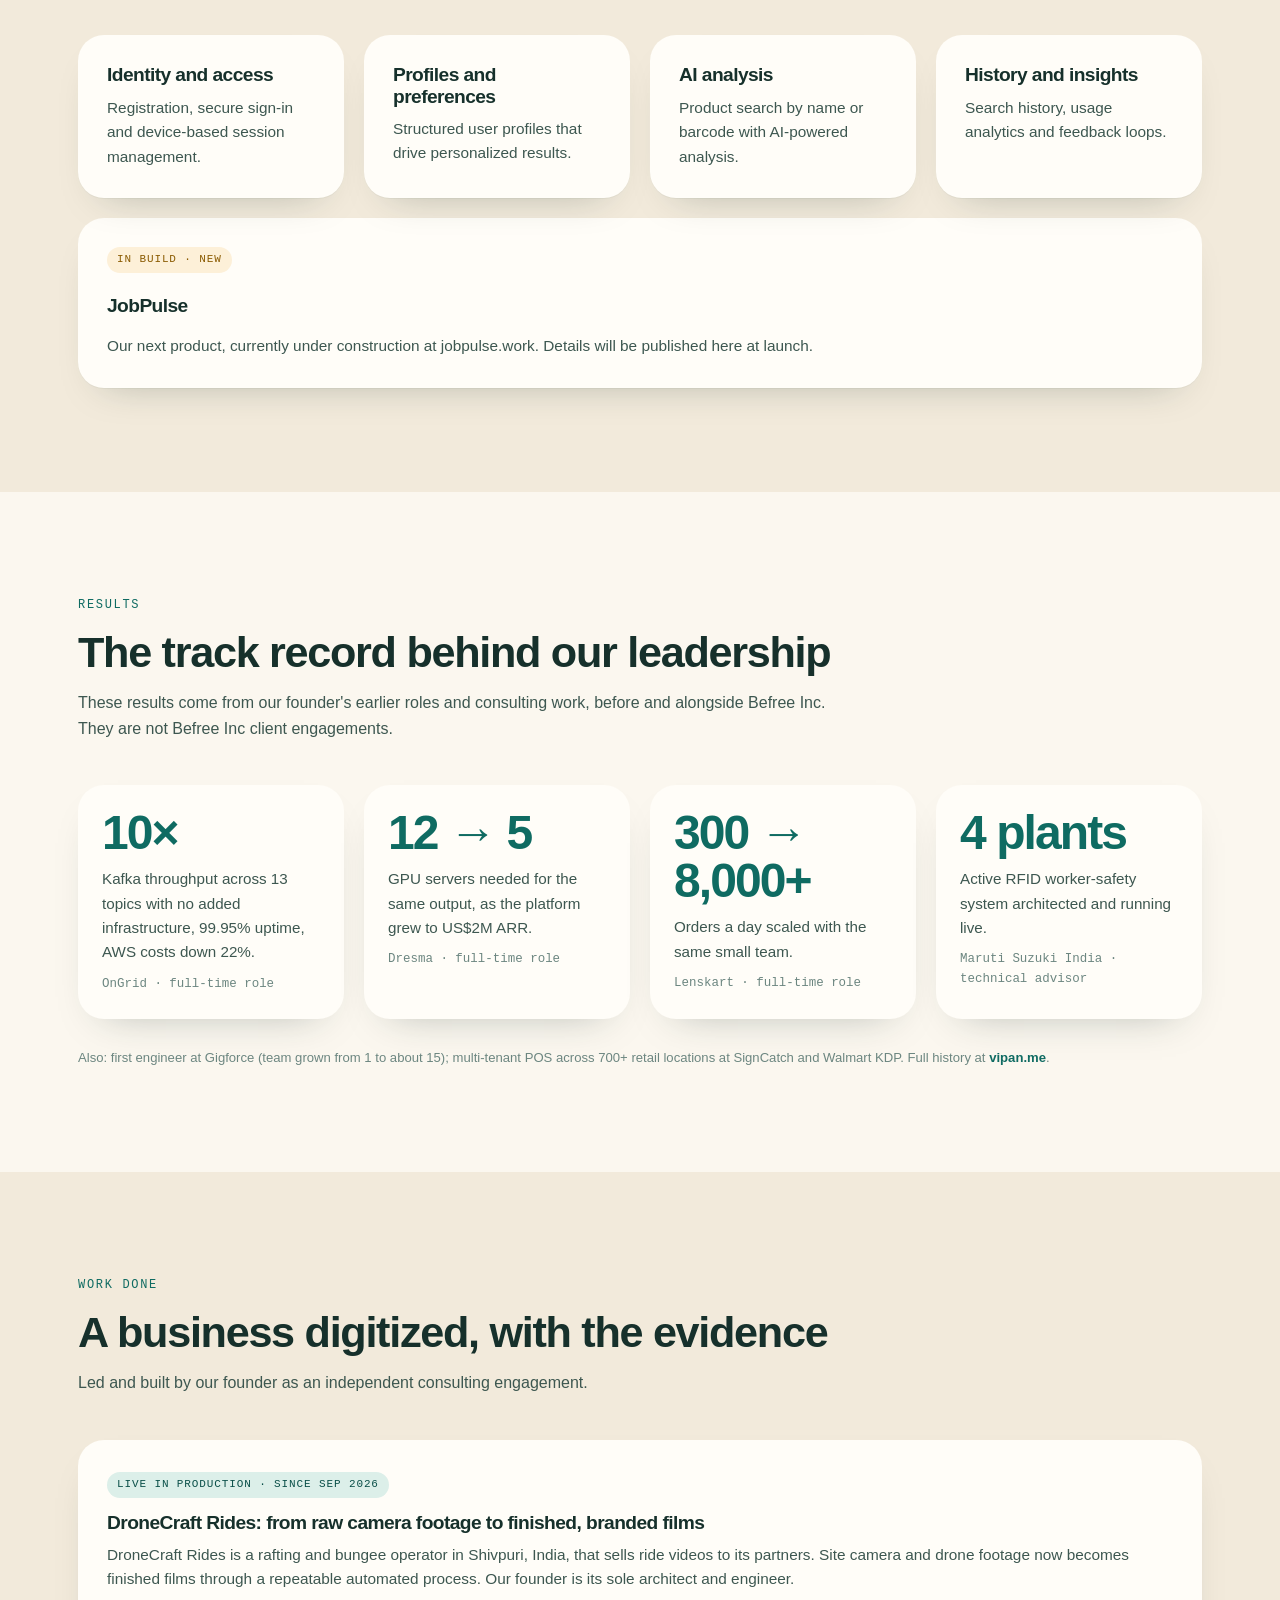
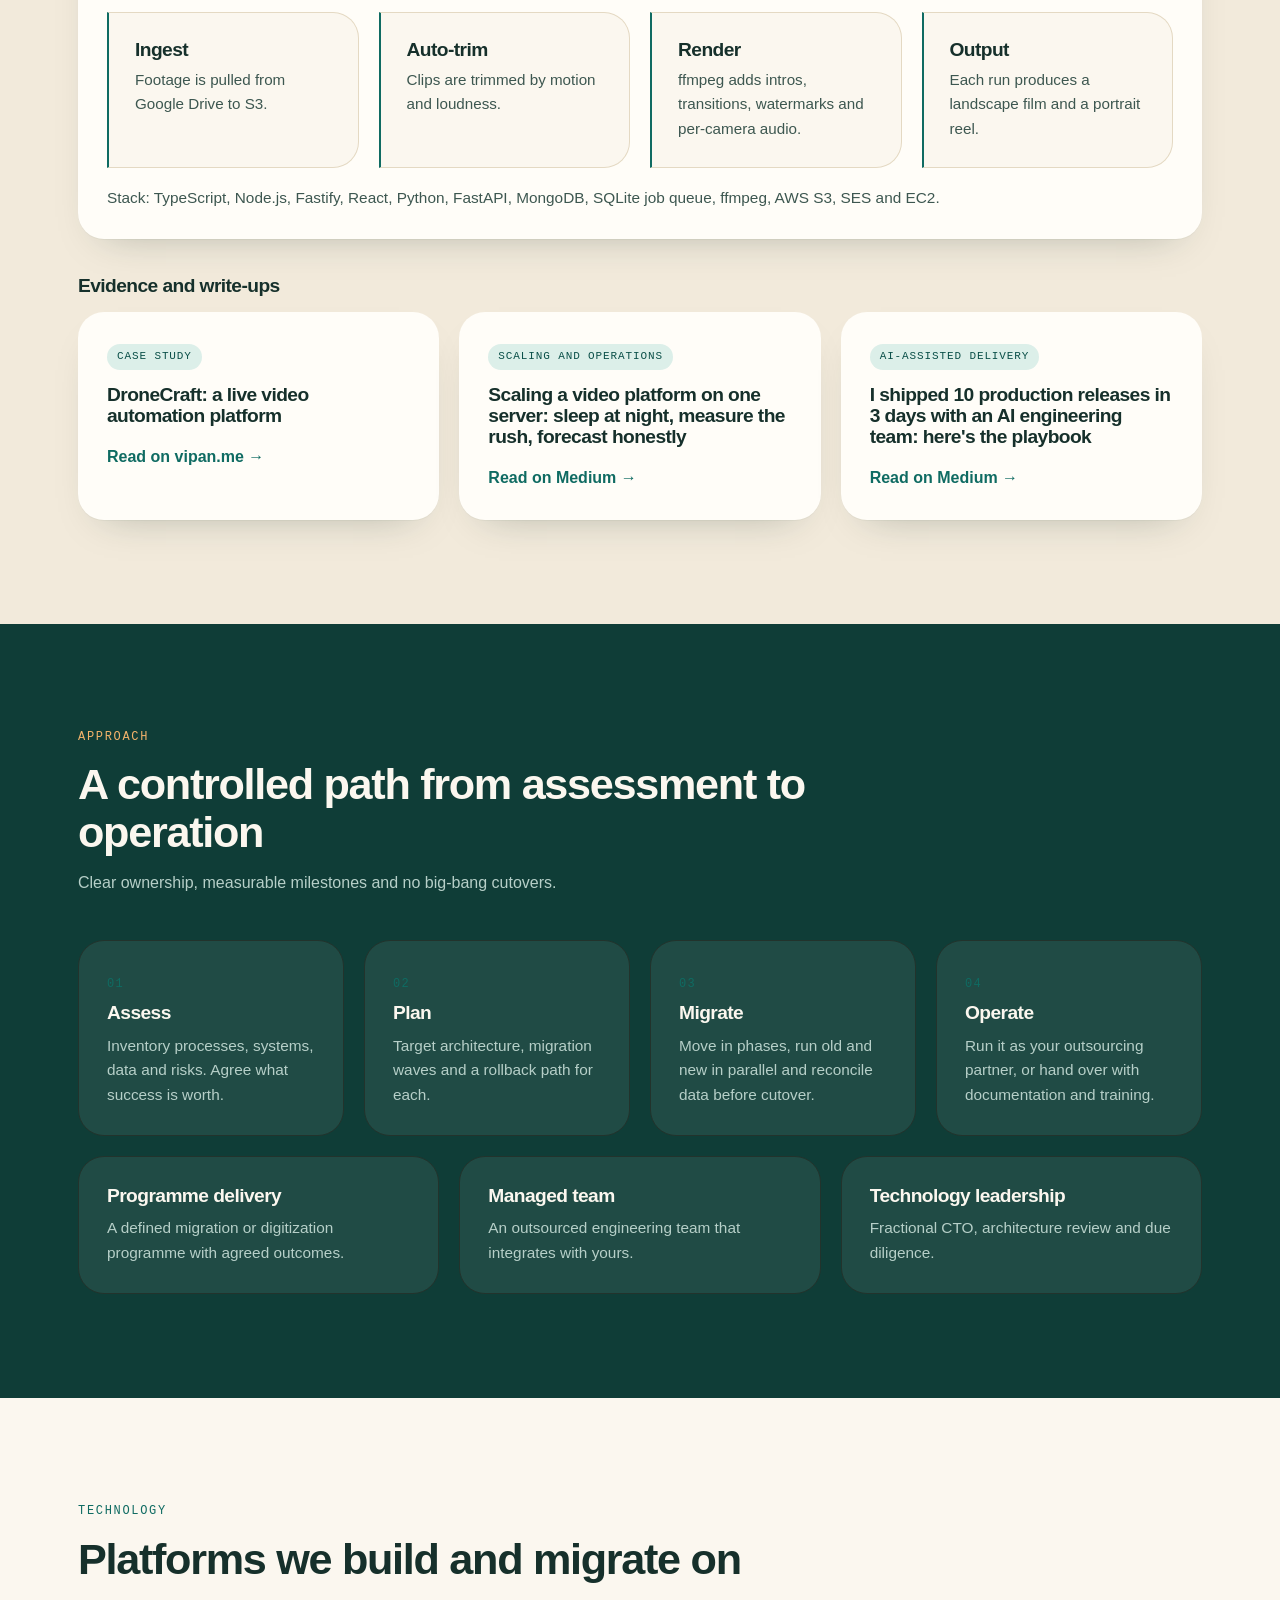
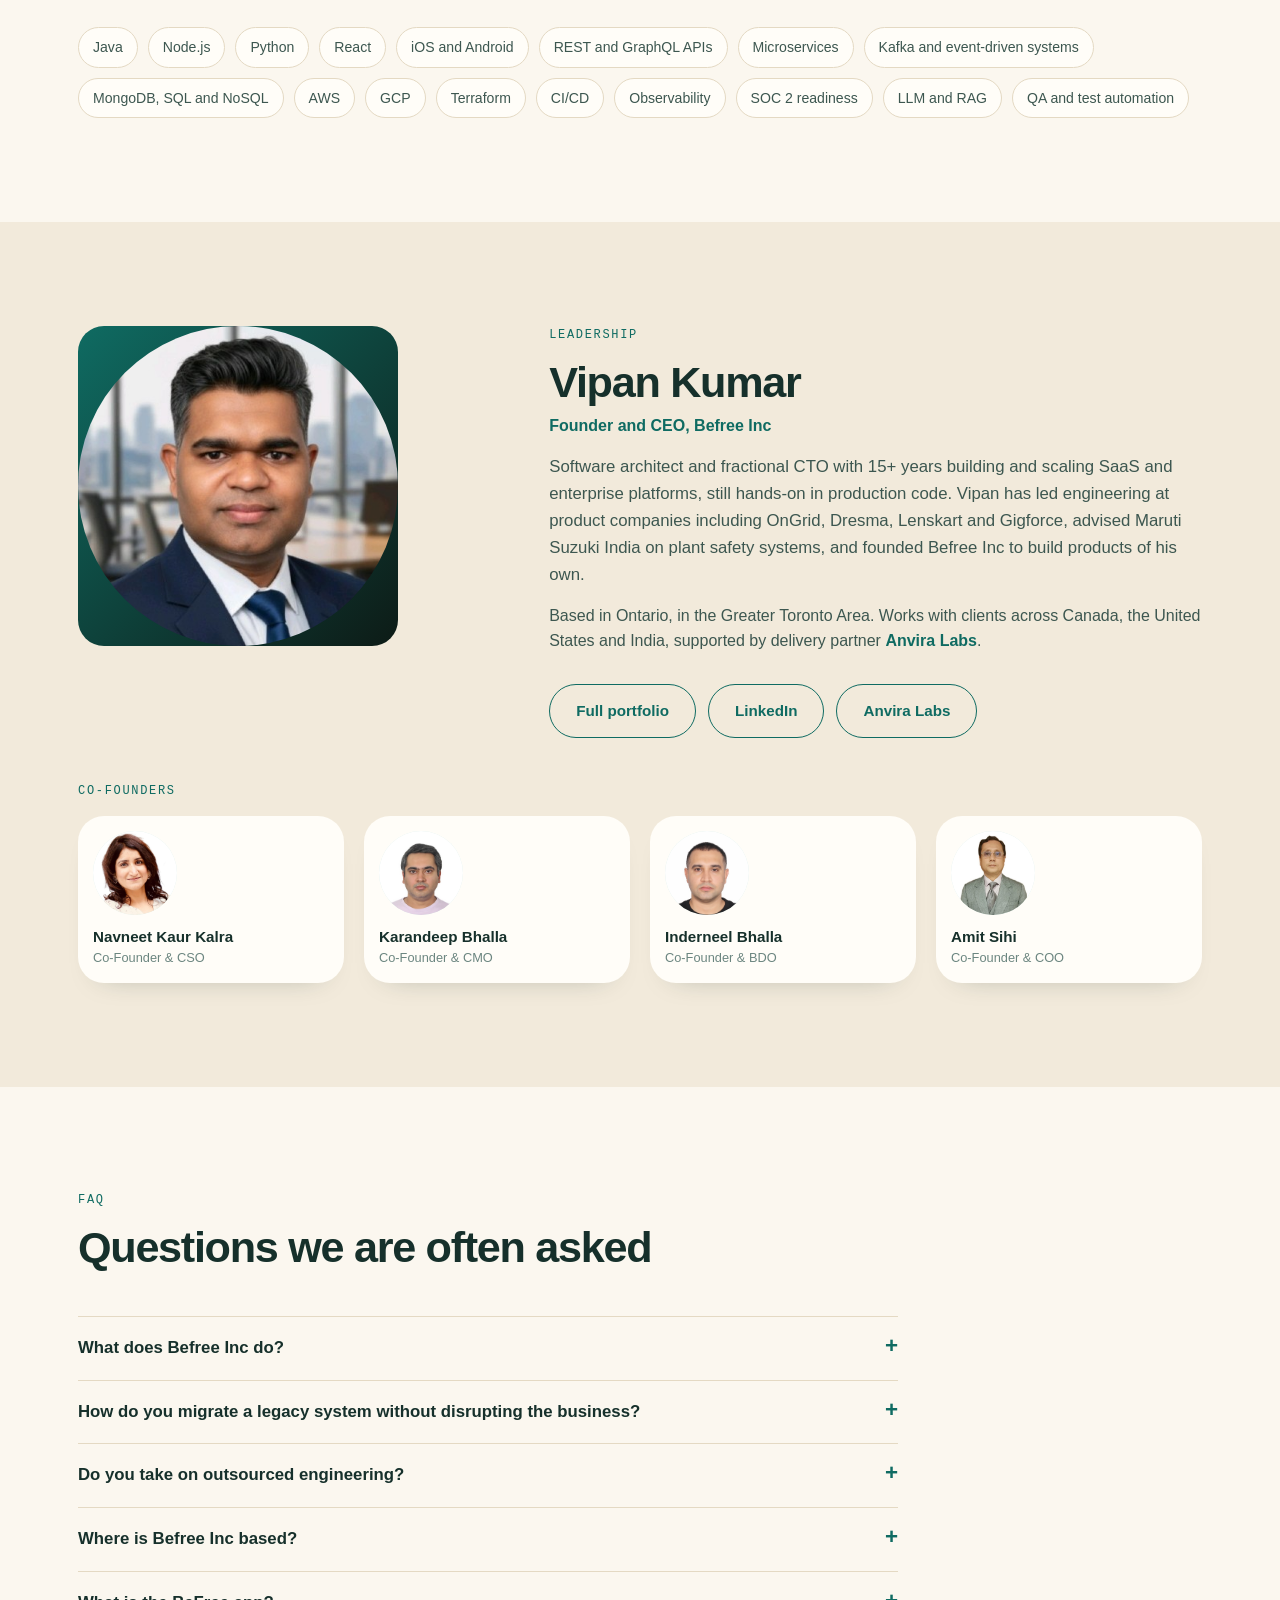
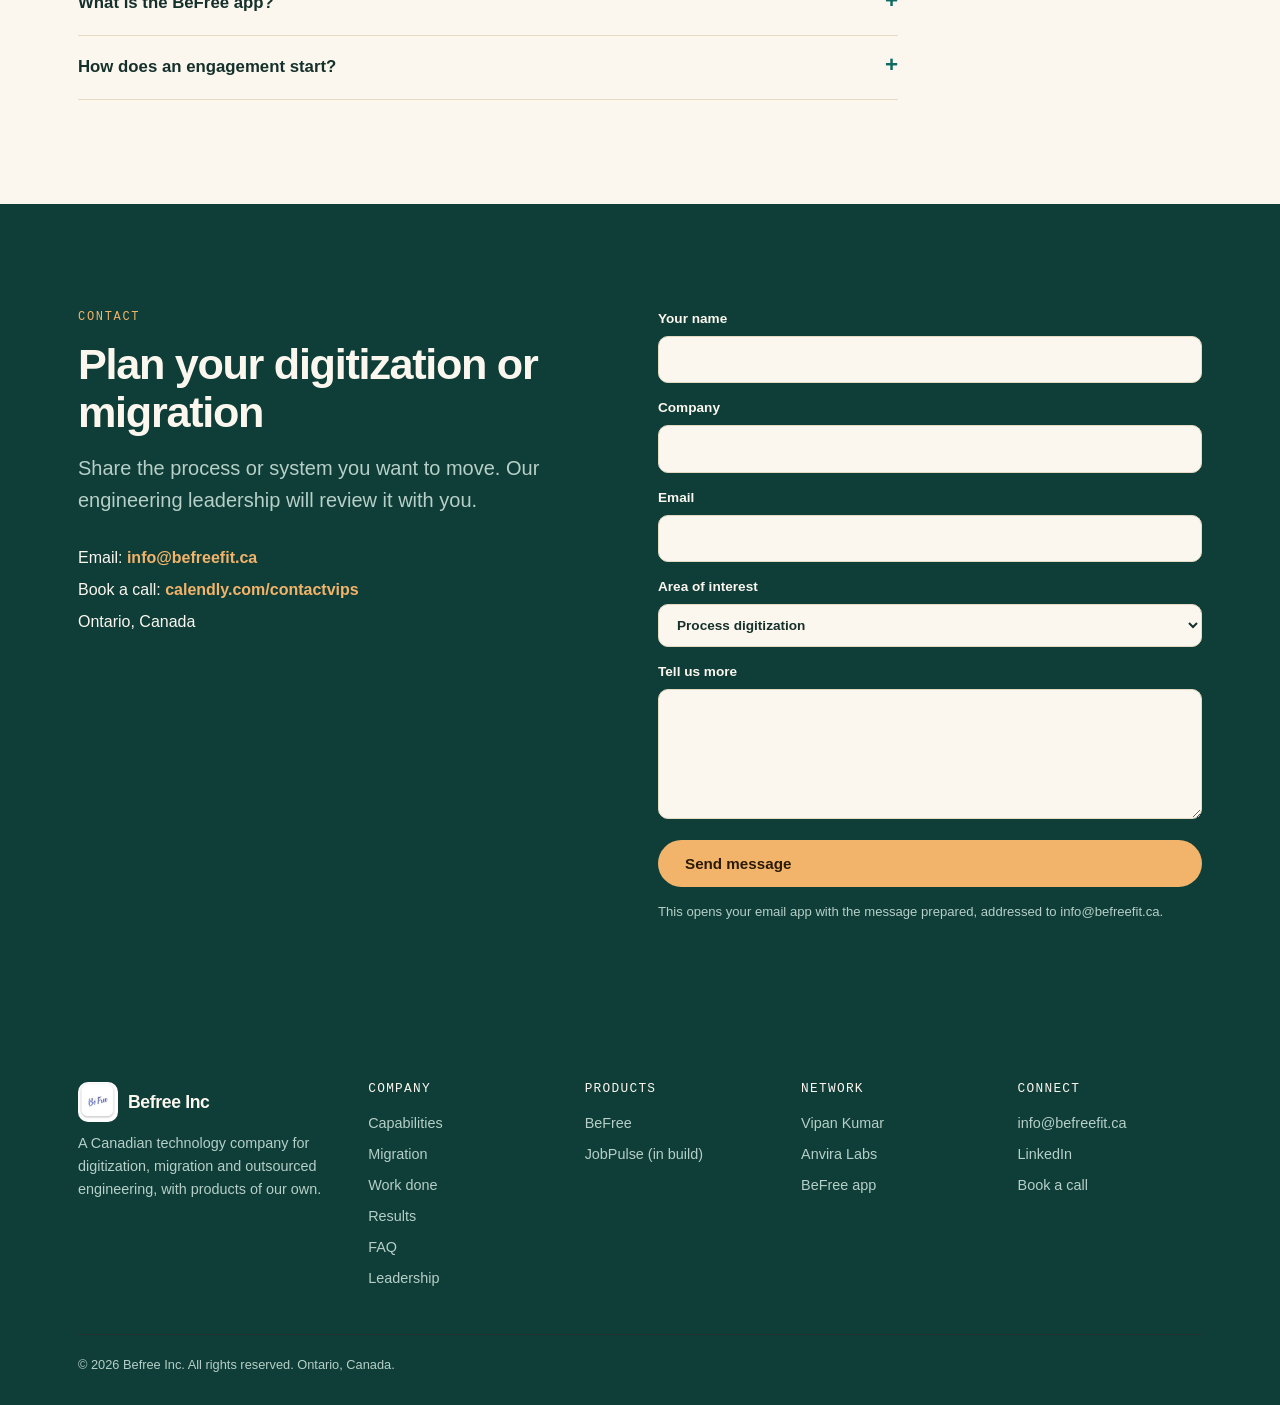
==== commit 65a95b70: "Add Work done section with DroneCraft case study and write-ups Co-Authored-By: Claude Sonnet 5.5 <no" ====
--- a/index.html
+++ b/index.html
@@ -204,6 +204,7 @@
       <li><a href="#what-we-do">Capabilities</a></li>
       <li><a href="#migration">Migration</a></li>
       <li><a href="#products">Our modules</a></li>
+      <li><a href="#work">Work done</a></li>
       <li><a href="#results">Results</a></li>
       <li><a href="#how">Approach</a></li>
       <li><a href="#founder">Leadership</a></li>
@@ -215,7 +216,7 @@
     </button>
   </div>
   <div class="mobile" id="mobile">
-    <a href="#what-we-do">Capabilities</a><a href="#migration">Migration</a><a href="#products">Our modules</a><a href="#results">Results</a><a href="#how">Approach</a><a href="#founder">Leadership</a><a href="#contact">Contact</a>
+    <a href="#what-we-do">Capabilities</a><a href="#migration">Migration</a><a href="#products">Our modules</a><a href="#work">Work done</a><a href="#results">Results</a><a href="#how">Approach</a><a href="#founder">Leadership</a><a href="#contact">Contact</a>
   </div>
 </header>
 <style>@media(min-width:1000px){#nav-cta{display:inline-flex!important;padding:10px 18px}}</style>
@@ -350,6 +351,49 @@
   </div>
 </section>
 
+<!-- WORK DONE -->
+<section class="alt" id="work">
+  <div class="container">
+    <div class="sec-head reveal">
+      <span class="eyebrow">Work done</span>
+      <h2>A business digitized, with the evidence</h2>
+      <p>Led and built by our founder as an independent consulting engagement.</p>
+    </div>
+
+    <article class="card reveal">
+      <span class="tag">Live in production · Since Sep 2026</span>
+      <h3>DroneCraft Rides: from raw camera footage to finished, branded films</h3>
+      <p>DroneCraft Rides is a rafting and bungee operator in Shivpuri, India, that sells ride videos to its partners. Site camera and drone footage now becomes finished films through a repeatable automated process. Our founder is its sole architect and engineer.</p>
+      <div class="grid g4" style="margin-top:20px">
+        <div class="step"><h3>Ingest</h3><p>Footage is pulled from Google Drive to S3.</p></div>
+        <div class="step"><h3>Auto-trim</h3><p>Clips are trimmed by motion and loudness.</p></div>
+        <div class="step"><h3>Render</h3><p>ffmpeg adds intros, transitions, watermarks and per-camera audio.</p></div>
+        <div class="step"><h3>Output</h3><p>Each run produces a landscape film and a portrait reel.</p></div>
+      </div>
+      <p class="note" style="margin-top:18px">Stack: TypeScript, Node.js, Fastify, React, Python, FastAPI, MongoDB, SQLite job queue, ffmpeg, AWS S3, SES and EC2.</p>
+    </article>
+
+    <h3 class="reveal" style="margin:36px 0 16px">Evidence and write-ups</h3>
+    <div class="grid g3">
+      <a class="card reveal" href="https://vipan.me/work/dronecraft.html" target="_blank" rel="noopener">
+        <span class="tag">Case study</span>
+        <h3>DroneCraft: a live video automation platform</h3>
+        <span class="link">Read on vipan.me →</span>
+      </a>
+      <a class="card reveal" href="https://medium.com/@vipankverma03/scaling-a-video-platform-on-one-server-sleep-at-night-measure-the-rush-forecast-honestly-c8c2685f1844" target="_blank" rel="noopener">
+        <span class="tag">Scaling and operations</span>
+        <h3>Scaling a video platform on one server: sleep at night, measure the rush, forecast honestly</h3>
+        <span class="link">Read on Medium →</span>
+      </a>
+      <a class="card reveal" href="https://medium.com/@vipankverma03/i-shipped-10-production-releases-in-3-days-with-an-ai-engineering-team-heres-the-playbook-55fc219a4b5b" target="_blank" rel="noopener">
+        <span class="tag">AI-assisted delivery</span>
+        <h3>I shipped 10 production releases in 3 days with an AI engineering team: here's the playbook</h3>
+        <span class="link">Read on Medium →</span>
+      </a>
+    </div>
+  </div>
+</section>
+
 <!-- HOW -->
 <section class="band" id="how">
   <div class="container">
@@ -463,7 +507,7 @@
   <div class="container">
     <div class="cols">
       <div><div class="brand" style="color:var(--band-ink)"><img src="assets/img/befree-logo.jpeg" alt="" width="40" height="40" class="brand-logo">Befree Inc</div><p style="margin-top:10px;max-width:34ch">A Canadian technology company for digitization, migration and outsourced engineering, with products of our own.</p></div>
-      <div><h4>Company</h4><ul><li><a href="#what-we-do">Capabilities</a></li><li><a href="#migration">Migration</a></li><li><a href="#results">Results</a></li><li><a href="#faq">FAQ</a></li><li><a href="#founder">Leadership</a></li></ul></div>
+      <div><h4>Company</h4><ul><li><a href="#what-we-do">Capabilities</a></li><li><a href="#migration">Migration</a></li><li><a href="#work">Work done</a></li><li><a href="#results">Results</a></li><li><a href="#faq">FAQ</a></li><li><a href="#founder">Leadership</a></li></ul></div>
       <div><h4>Products</h4><ul><li><a href="https://www.befree.fit/" target="_blank" rel="noopener">BeFree</a></li><li><a href="#products">JobPulse (in build)</a></li></ul></div>
       <div><h4>Network</h4><ul><li><a href="https://vipan.me/" target="_blank" rel="noopener">Vipan Kumar</a></li><li><a href="https://www.anviralabs.com/" target="_blank" rel="noopener">Anvira Labs</a></li><li><a href="https://www.befree.fit/" target="_blank" rel="noopener">BeFree app</a></li></ul></div>
       <div><h4>Connect</h4><ul><li><a href="mailto:info@befreefit.ca">info@befreefit.ca</a></li><li><a href="https://www.linkedin.com/company/befreehealth" target="_blank" rel="noopener">LinkedIn</a></li><li><a href="https://calendly.com/contactvips/" target="_blank" rel="noopener">Book a call</a></li></ul></div>
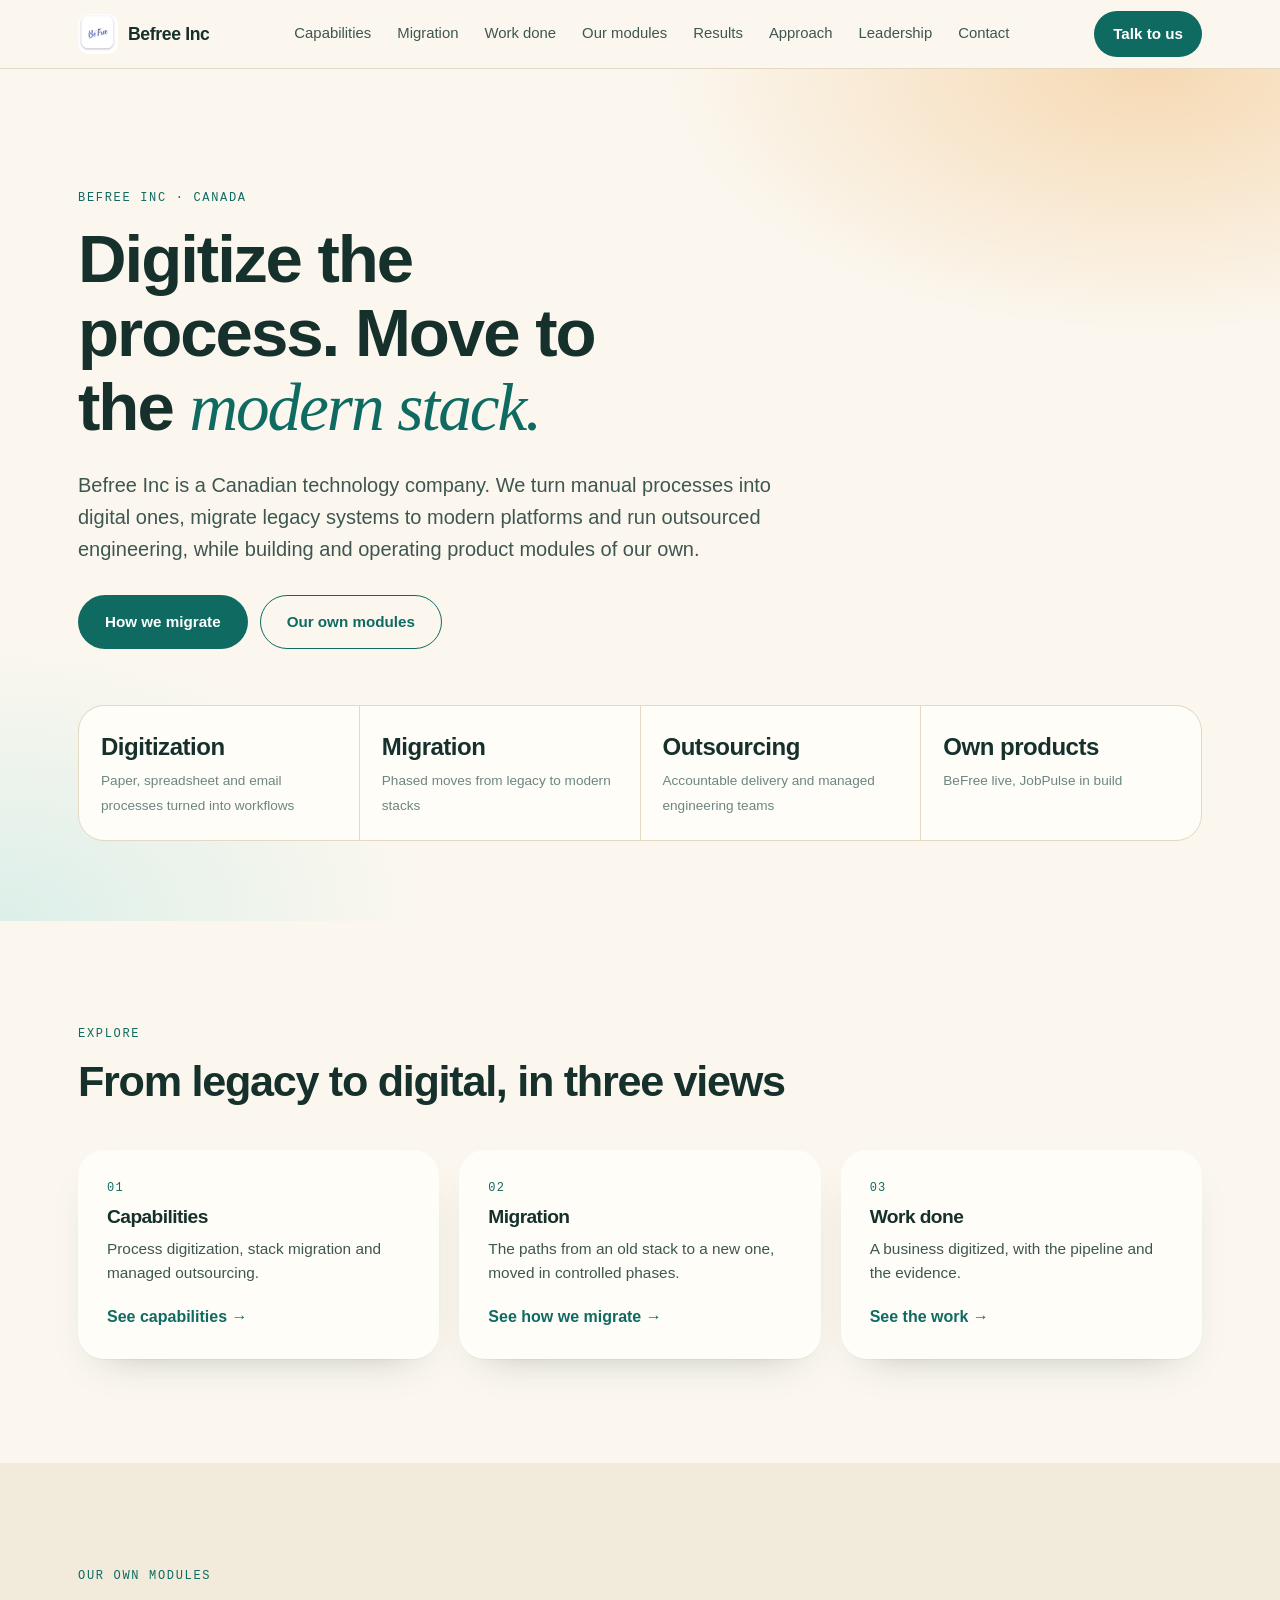
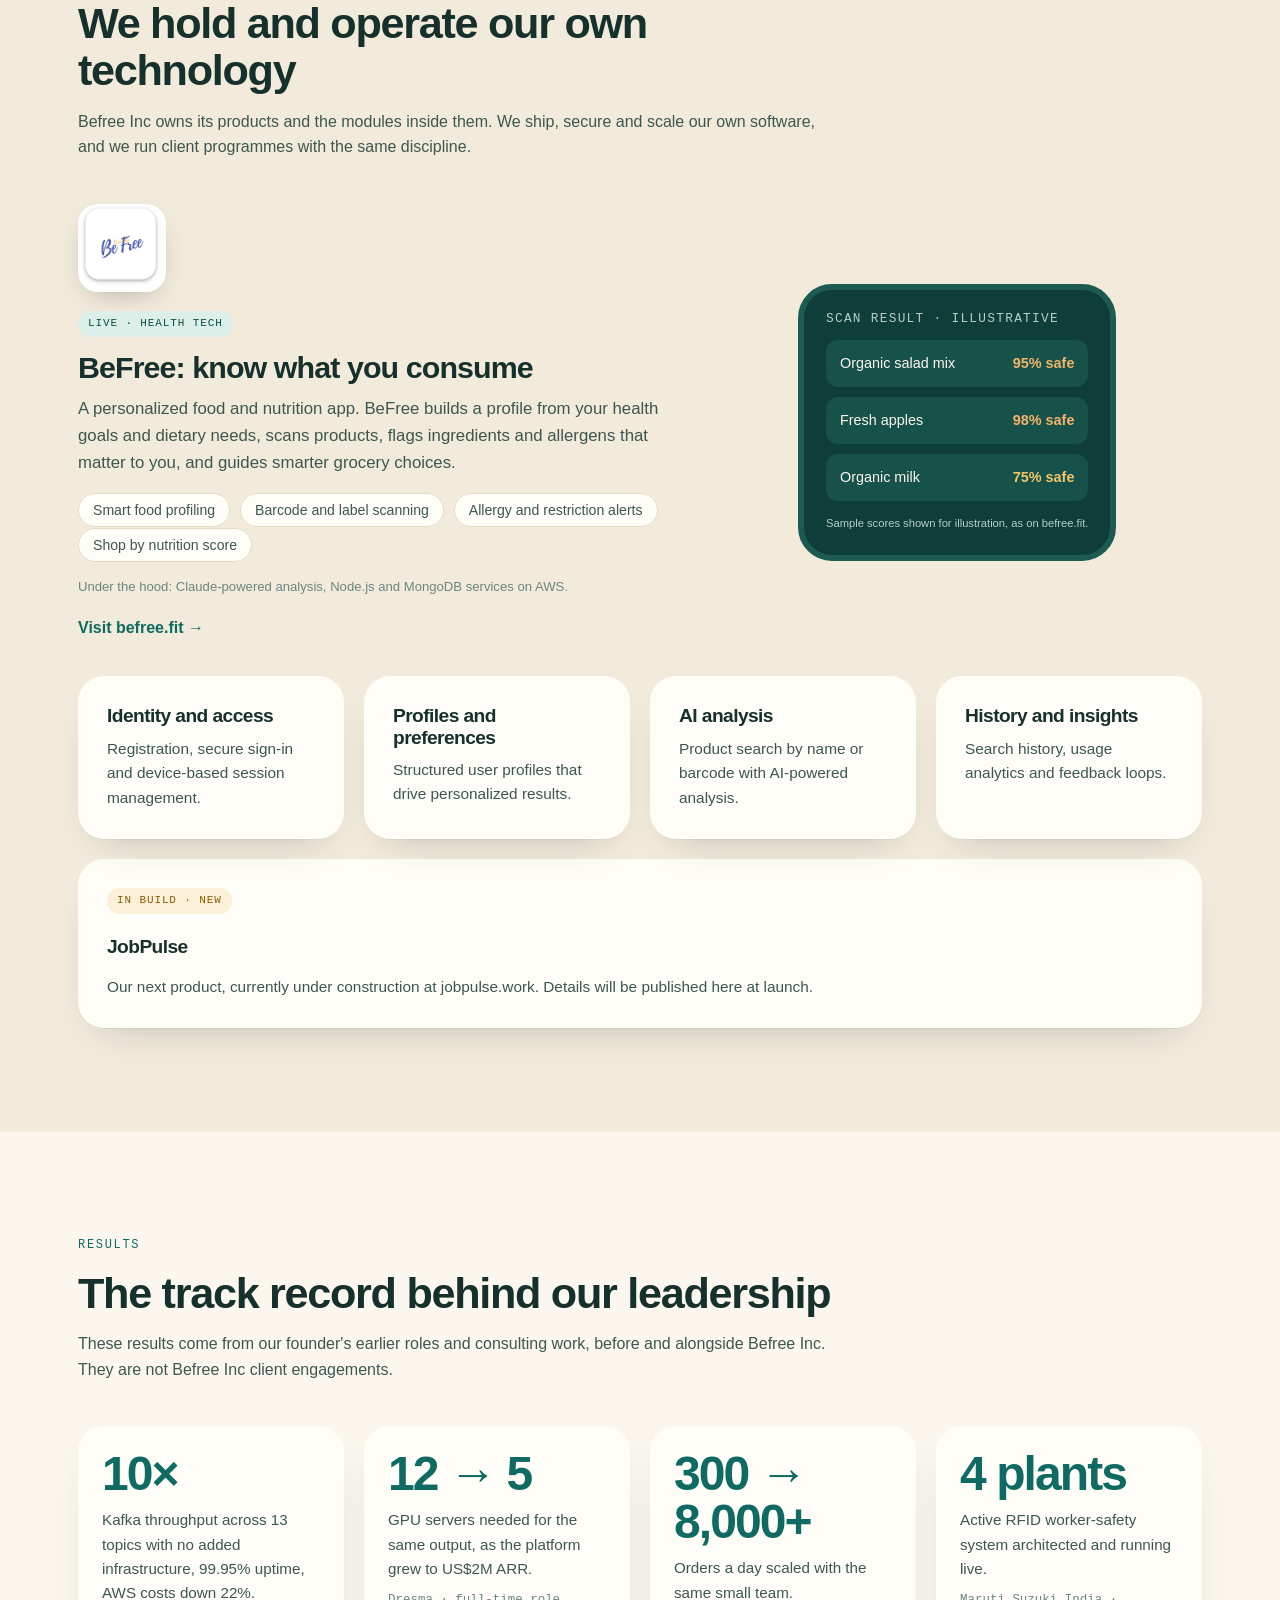
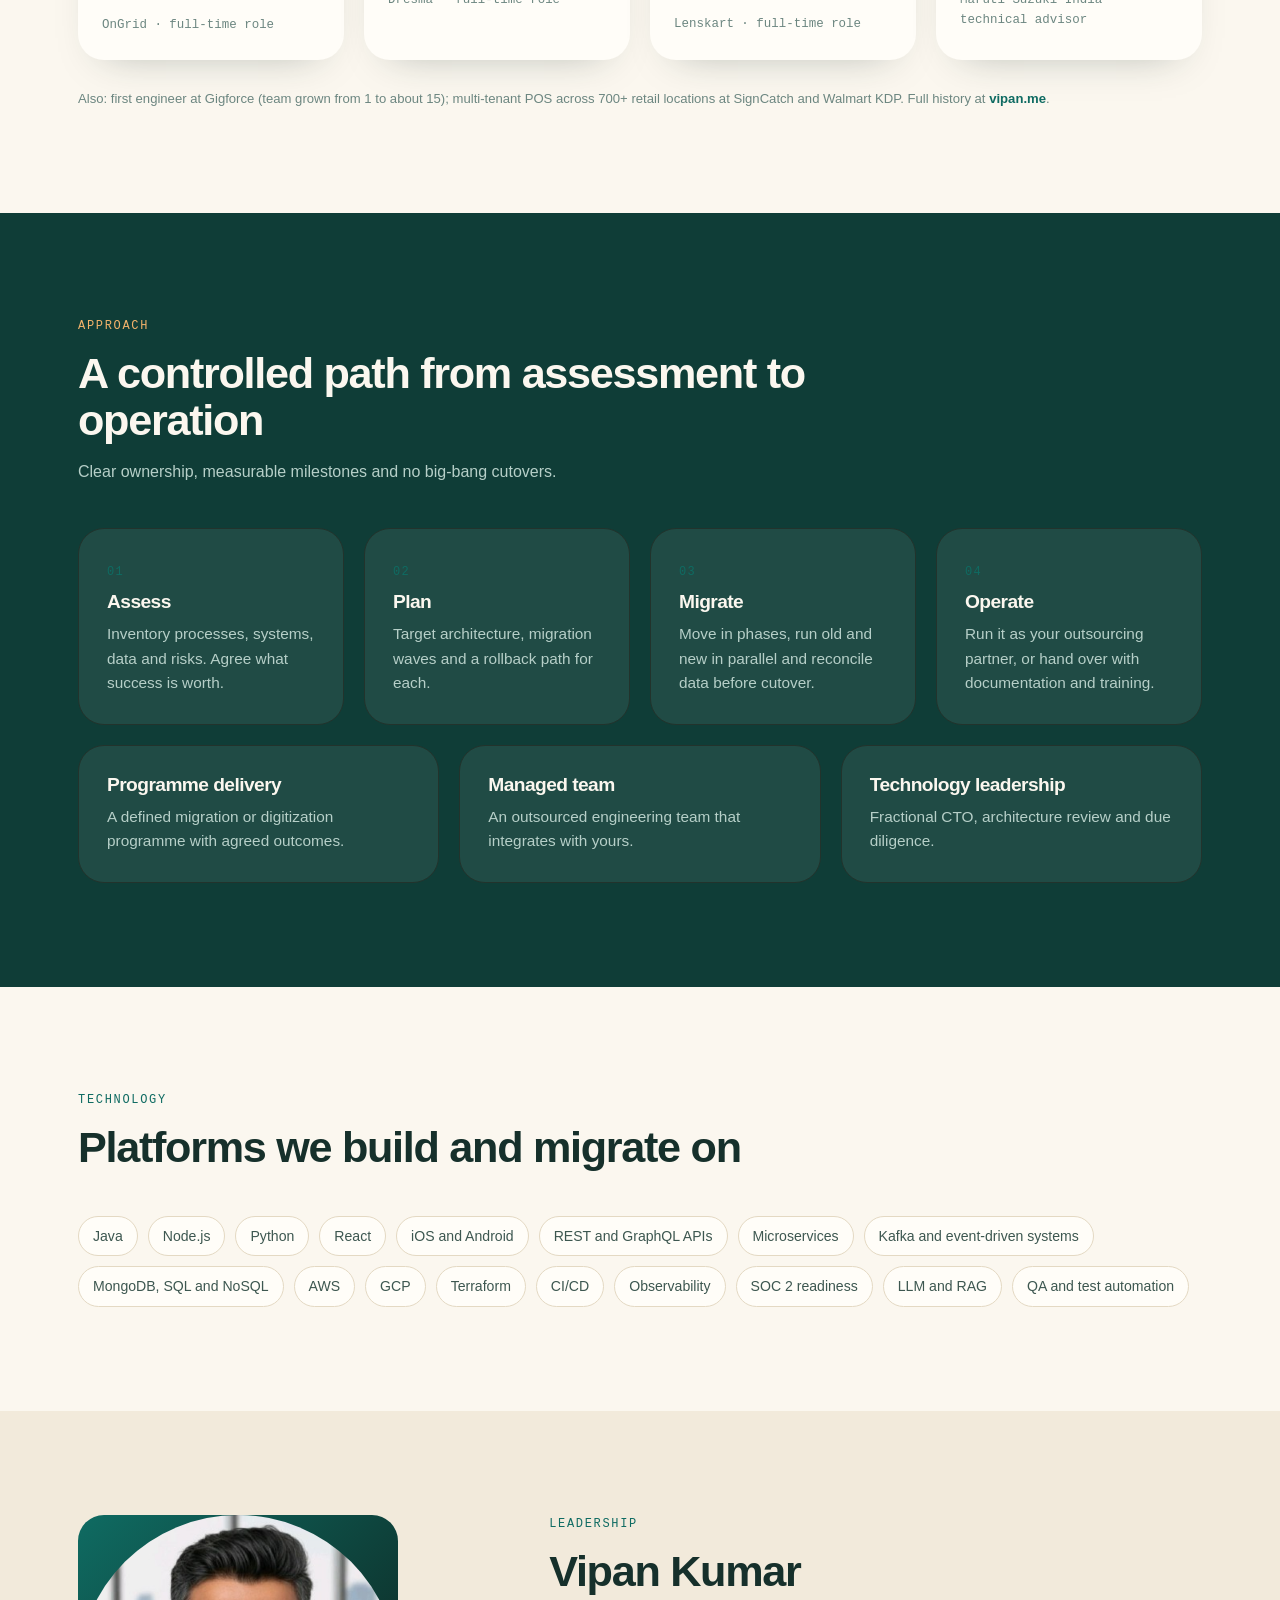
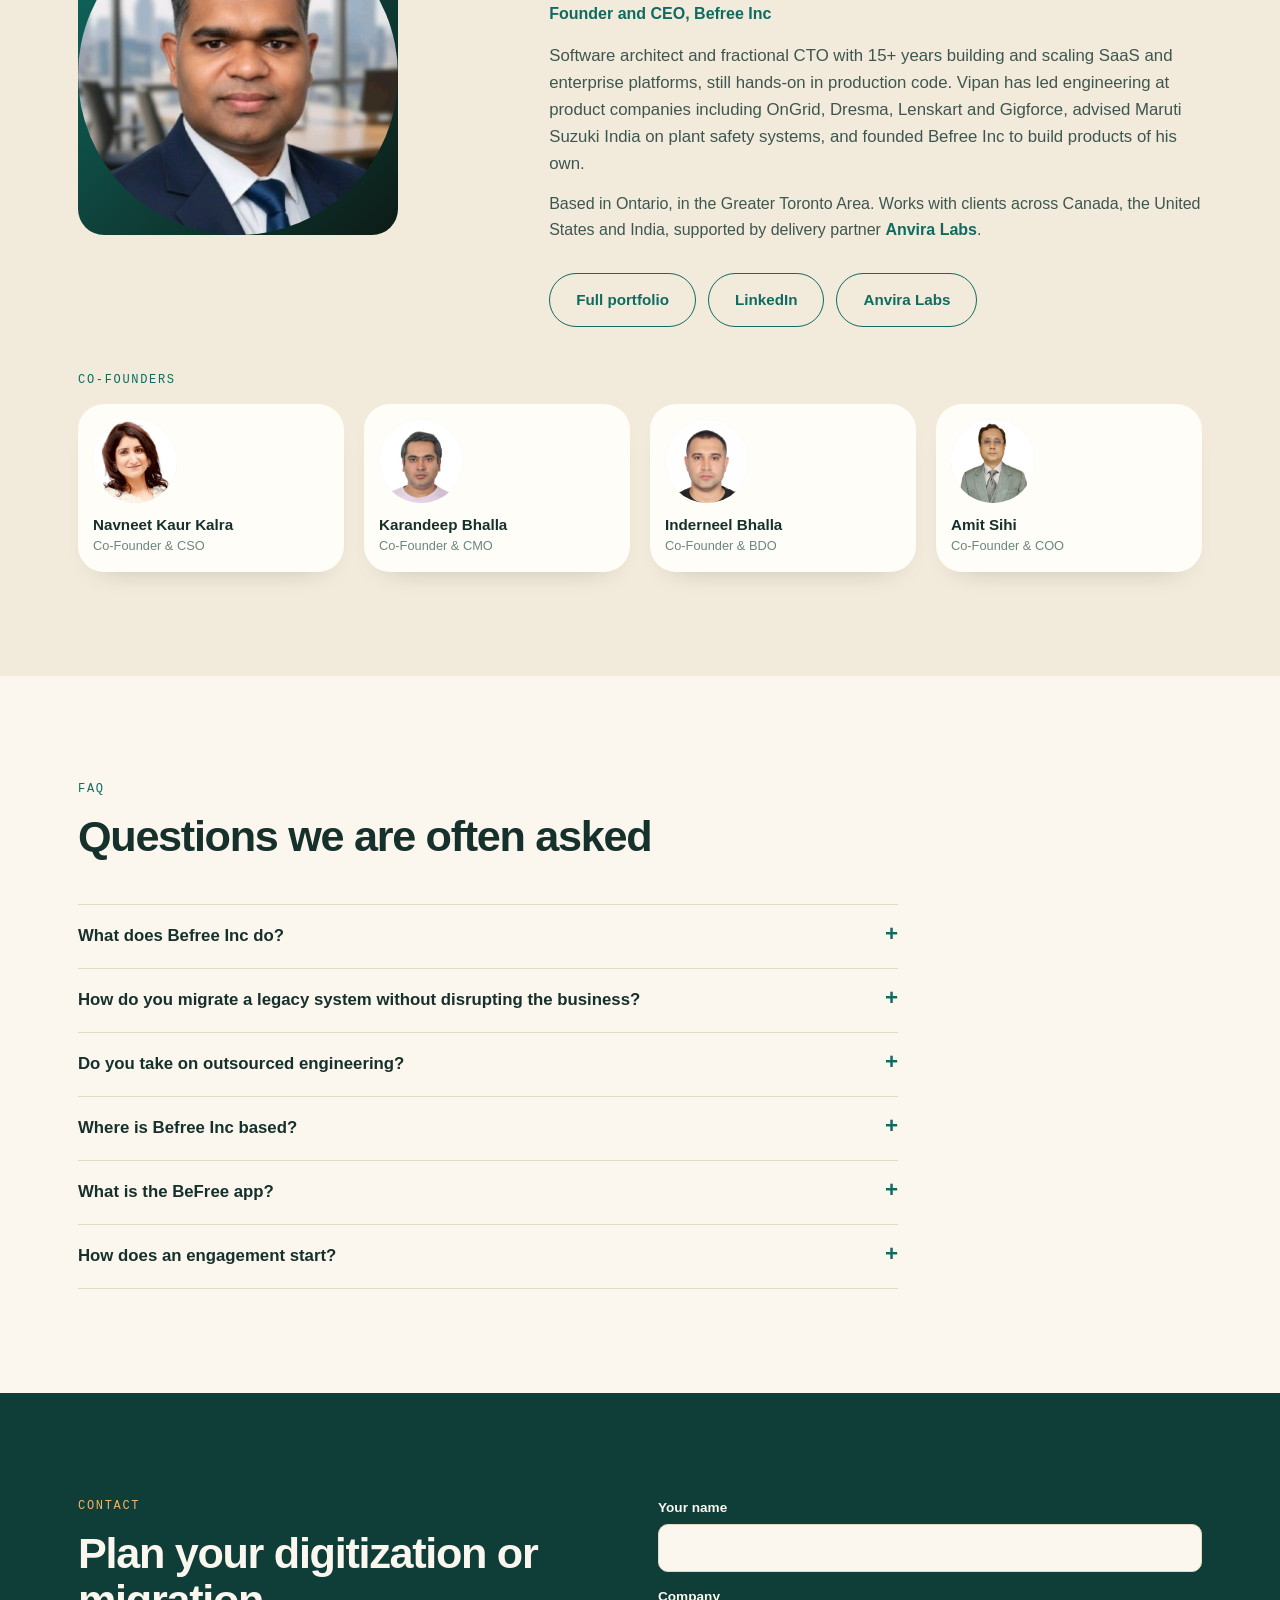
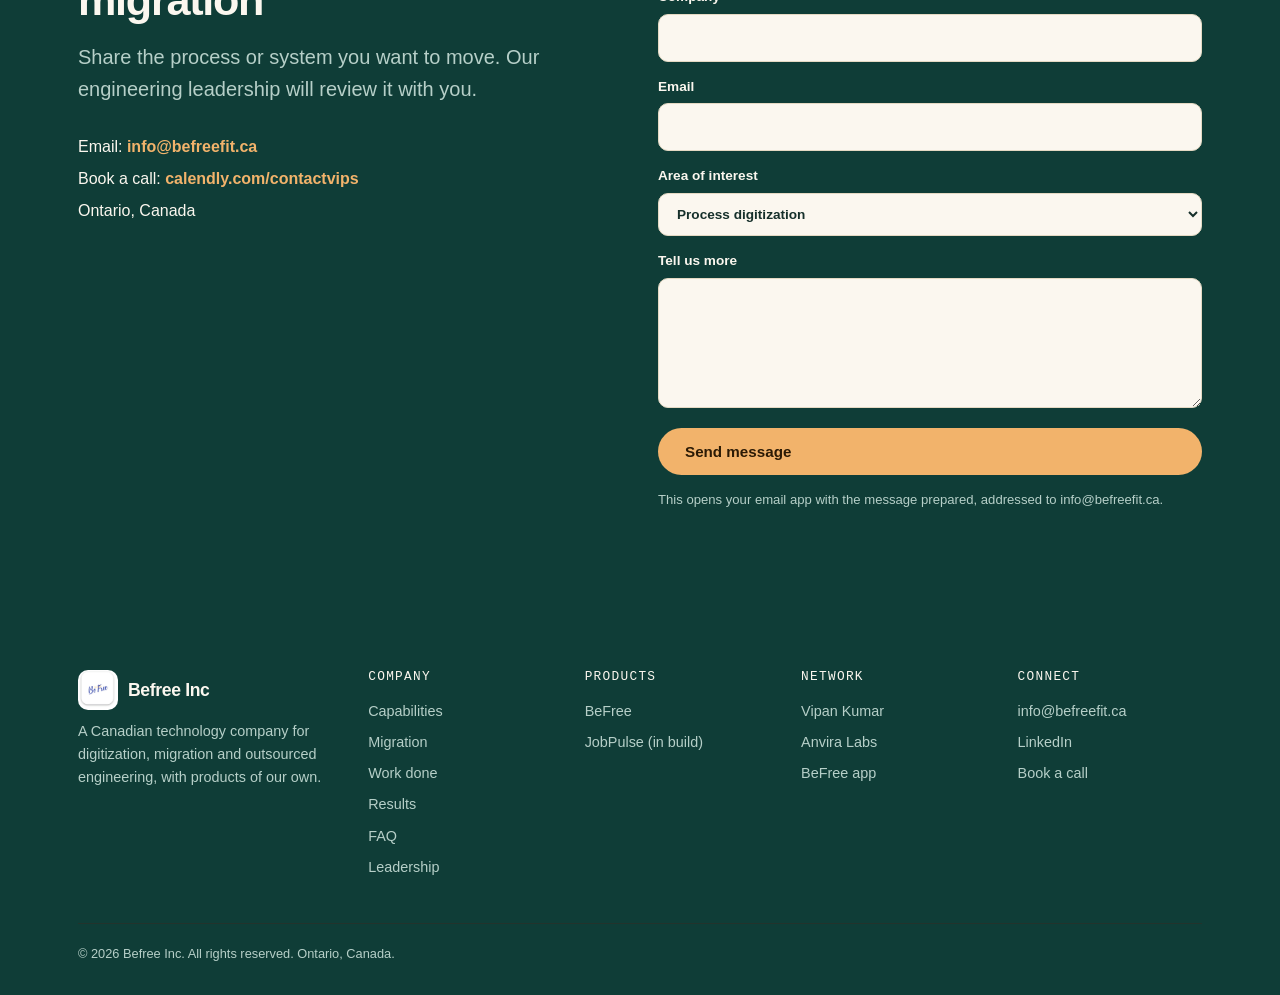
==== commit e6d1023d: "Move Capabilities, Migration and Work done to their own showcase pages Co-Authored-By: Claude Sonnet" ====
--- a/index.html
+++ b/index.html
@@ -29,6 +29,7 @@
 <meta property="og:url" content="https://befreefit.ca/">
 <link rel="stylesheet" href="assets/css/site.css">
 <link rel="stylesheet" href="assets/css/themes/c-warm-health.css">
+<link rel="stylesheet" href="assets/css/pages.css">
 <script type="application/ld+json">
 {
  "@context": "https://schema.org",
@@ -201,10 +202,10 @@
       Befree Inc
     </a>
     <nav aria-label="Primary"><ul>
-      <li><a href="#what-we-do">Capabilities</a></li>
-      <li><a href="#migration">Migration</a></li>
+      <li><a href="capabilities.html">Capabilities</a></li>
+      <li><a href="migration.html">Migration</a></li>
+      <li><a href="work.html">Work done</a></li>
       <li><a href="#products">Our modules</a></li>
-      <li><a href="#work">Work done</a></li>
       <li><a href="#results">Results</a></li>
       <li><a href="#how">Approach</a></li>
       <li><a href="#founder">Leadership</a></li>
@@ -216,7 +217,7 @@
     </button>
   </div>
   <div class="mobile" id="mobile">
-    <a href="#what-we-do">Capabilities</a><a href="#migration">Migration</a><a href="#products">Our modules</a><a href="#work">Work done</a><a href="#results">Results</a><a href="#how">Approach</a><a href="#founder">Leadership</a><a href="#contact">Contact</a>
+    <a href="capabilities.html">Capabilities</a><a href="migration.html">Migration</a><a href="work.html">Work done</a><a href="#products">Our modules</a><a href="#results">Results</a><a href="#how">Approach</a><a href="#founder">Leadership</a><a href="#contact">Contact</a>
   </div>
 </header>
 <style>@media(min-width:1000px){#nav-cta{display:inline-flex!important;padding:10px 18px}}</style>
@@ -229,7 +230,7 @@
     <h1>Digitize the process. Move to the <em>modern stack.</em></h1>
     <p class="lede">Befree Inc is a Canadian technology company. We turn manual processes into digital ones, migrate legacy systems to modern platforms and run outsourced engineering, while building and operating product modules of our own.</p>
     <div class="cta-row">
-      <a class="btn btn-primary" href="#migration">How we migrate</a>
+      <a class="btn btn-primary" href="migration.html">How we migrate</a>
       <a class="btn btn-ghost" href="#products">Our own modules</a>
     </div>
     <div class="proof" role="list">
@@ -241,49 +242,17 @@
   </div>
 </section>
 
-<!-- WHAT WE DO -->
-<section id="what-we-do">
-  <div class="container">
-    <div class="sec-head reveal">
-      <span class="eyebrow">Capabilities</span>
-      <h2>Built to take a business from legacy to digital</h2>
-      <p>One company for the whole move: redesign the process, migrate the system and keep it running.</p>
+<!-- EXPLORE -->
+<section id="explore">
+  <div class="container">
+    <div class="sec-head reveal">
+      <span class="eyebrow">Explore</span>
+      <h2>From legacy to digital, in three views</h2>
     </div>
     <div class="grid g3">
-      <article class="card reveal">
-        <span class="num">01</span><h3 style="margin-top:8px">Process digitization</h3>
-        <p>We map how work really flows, remove the manual steps and replace them with software your teams will use.</p>
-        <ul><li>Workflow and approval automation</li><li>Document processing, AI-assisted where it helps</li><li>Dashboards, audit trails and integrations</li></ul>
-      </article>
-      <article class="card reveal">
-        <span class="num">02</span><h3 style="margin-top:8px">Stack migration and modernization</h3>
-        <p>We move ageing applications, data and infrastructure to modern platforms in controlled phases.</p>
-        <ul><li>Application re-platforming and refactoring</li><li>Data and cloud migration (AWS, GCP)</li><li>CI/CD, observability and cost control</li></ul>
-      </article>
-      <article class="card reveal">
-        <span class="num">03</span><h3 style="margin-top:8px">Managed outsourcing</h3>
-        <p>Hand us a system, a programme or a workstream. We own delivery against agreed outcomes.</p>
-        <ul><li>Dedicated engineering teams</li><li>Application support and maintenance</li><li>Architecture and technology leadership</li></ul>
-      </article>
-    </div>
-  </div>
-</section>
-
-<!-- MIGRATION -->
-<section class="alt" id="migration">
-  <div class="container">
-    <div class="sec-head reveal">
-      <span class="eyebrow">Migration</span>
-      <h2>From the old stack to the new one</h2>
-      <p>The business keeps running while we move it. Each phase is tested, reversible and signed off before the next.</p>
-    </div>
-    <div class="moves reveal" role="table" aria-label="Common migration paths">
-      <div class="move head" role="row"><span role="columnheader">Where you are</span><span role="columnheader">Where we take you</span></div>
-      <div class="move" role="row"><span role="cell">Paper, spreadsheets and email approvals</span><span role="cell">Digital workflows with a single source of truth</span></div>
-      <div class="move" role="row"><span role="cell">Monolithic legacy application</span><span role="cell">Modular services and APIs, replaced piece by piece</span></div>
-      <div class="move" role="row"><span role="cell">On-premises servers or unmanaged VMs</span><span role="cell">Cloud infrastructure as code on AWS or GCP</span></div>
-      <div class="move" role="row"><span role="cell">Overnight batch jobs</span><span role="cell">Event-driven, near real-time processing</span></div>
-      <div class="move" role="row"><span role="cell">Manual releases</span><span role="cell">Automated testing, CI/CD and monitoring</span></div>
+      <a class="card tile reveal" href="capabilities.html"><span class="num">01</span><h3>Capabilities</h3><p>Process digitization, stack migration and managed outsourcing.</p><span class="link">See capabilities →</span></a>
+      <a class="card tile reveal" href="migration.html"><span class="num">02</span><h3>Migration</h3><p>The paths from an old stack to a new one, moved in controlled phases.</p><span class="link">See how we migrate →</span></a>
+      <a class="card tile reveal" href="work.html"><span class="num">03</span><h3>Work done</h3><p>A business digitized, with the pipeline and the evidence.</p><span class="link">See the work →</span></a>
     </div>
   </div>
 </section>
@@ -351,49 +320,6 @@
   </div>
 </section>
 
-<!-- WORK DONE -->
-<section class="alt" id="work">
-  <div class="container">
-    <div class="sec-head reveal">
-      <span class="eyebrow">Work done</span>
-      <h2>A business digitized, with the evidence</h2>
-      <p>Led and built by our founder as an independent consulting engagement.</p>
-    </div>
-
-    <article class="card reveal">
-      <span class="tag">Live in production · Since Sep 2026</span>
-      <h3>DroneCraft Rides: from raw camera footage to finished, branded films</h3>
-      <p>DroneCraft Rides is a rafting and bungee operator in Shivpuri, India, that sells ride videos to its partners. Site camera and drone footage now becomes finished films through a repeatable automated process. Our founder is its sole architect and engineer.</p>
-      <div class="grid g4" style="margin-top:20px">
-        <div class="step"><h3>Ingest</h3><p>Footage is pulled from Google Drive to S3.</p></div>
-        <div class="step"><h3>Auto-trim</h3><p>Clips are trimmed by motion and loudness.</p></div>
-        <div class="step"><h3>Render</h3><p>ffmpeg adds intros, transitions, watermarks and per-camera audio.</p></div>
-        <div class="step"><h3>Output</h3><p>Each run produces a landscape film and a portrait reel.</p></div>
-      </div>
-      <p class="note" style="margin-top:18px">Stack: TypeScript, Node.js, Fastify, React, Python, FastAPI, MongoDB, SQLite job queue, ffmpeg, AWS S3, SES and EC2.</p>
-    </article>
-
-    <h3 class="reveal" style="margin:36px 0 16px">Evidence and write-ups</h3>
-    <div class="grid g3">
-      <a class="card reveal" href="https://vipan.me/work/dronecraft.html" target="_blank" rel="noopener">
-        <span class="tag">Case study</span>
-        <h3>DroneCraft: a live video automation platform</h3>
-        <span class="link">Read on vipan.me →</span>
-      </a>
-      <a class="card reveal" href="https://medium.com/@vipankverma03/scaling-a-video-platform-on-one-server-sleep-at-night-measure-the-rush-forecast-honestly-c8c2685f1844" target="_blank" rel="noopener">
-        <span class="tag">Scaling and operations</span>
-        <h3>Scaling a video platform on one server: sleep at night, measure the rush, forecast honestly</h3>
-        <span class="link">Read on Medium →</span>
-      </a>
-      <a class="card reveal" href="https://medium.com/@vipankverma03/i-shipped-10-production-releases-in-3-days-with-an-ai-engineering-team-heres-the-playbook-55fc219a4b5b" target="_blank" rel="noopener">
-        <span class="tag">AI-assisted delivery</span>
-        <h3>I shipped 10 production releases in 3 days with an AI engineering team: here's the playbook</h3>
-        <span class="link">Read on Medium →</span>
-      </a>
-    </div>
-  </div>
-</section>
-
 <!-- HOW -->
 <section class="band" id="how">
   <div class="container">
@@ -507,7 +433,7 @@
   <div class="container">
     <div class="cols">
       <div><div class="brand" style="color:var(--band-ink)"><img src="assets/img/befree-logo.jpeg" alt="" width="40" height="40" class="brand-logo">Befree Inc</div><p style="margin-top:10px;max-width:34ch">A Canadian technology company for digitization, migration and outsourced engineering, with products of our own.</p></div>
-      <div><h4>Company</h4><ul><li><a href="#what-we-do">Capabilities</a></li><li><a href="#migration">Migration</a></li><li><a href="#work">Work done</a></li><li><a href="#results">Results</a></li><li><a href="#faq">FAQ</a></li><li><a href="#founder">Leadership</a></li></ul></div>
+      <div><h4>Company</h4><ul><li><a href="capabilities.html">Capabilities</a></li><li><a href="migration.html">Migration</a></li><li><a href="work.html">Work done</a></li><li><a href="#results">Results</a></li><li><a href="#faq">FAQ</a></li><li><a href="#founder">Leadership</a></li></ul></div>
       <div><h4>Products</h4><ul><li><a href="https://www.befree.fit/" target="_blank" rel="noopener">BeFree</a></li><li><a href="#products">JobPulse (in build)</a></li></ul></div>
       <div><h4>Network</h4><ul><li><a href="https://vipan.me/" target="_blank" rel="noopener">Vipan Kumar</a></li><li><a href="https://www.anviralabs.com/" target="_blank" rel="noopener">Anvira Labs</a></li><li><a href="https://www.befree.fit/" target="_blank" rel="noopener">BeFree app</a></li></ul></div>
       <div><h4>Connect</h4><ul><li><a href="mailto:info@befreefit.ca">info@befreefit.ca</a></li><li><a href="https://www.linkedin.com/company/befreehealth" target="_blank" rel="noopener">LinkedIn</a></li><li><a href="https://calendly.com/contactvips/" target="_blank" rel="noopener">Book a call</a></li></ul></div>
--- a/assets/css/pages.css
+++ b/assets/css/pages.css
@@ -0,0 +1,44 @@
+/* Showcase pages: capabilities, migration, work. Uses theme tokens from site.css / theme. */
+.nav a[aria-current="page"],.mobile a[aria-current="page"]{color:var(--green);font-weight:700}
+.tile{display:flex;flex-direction:column;align-items:flex-start}.tile h3{margin-top:8px}.tile .link{margin-top:auto;padding-top:18px}
+.page-hero{padding:56px 0 48px;background:radial-gradient(700px 360px at 90% 0%,#f6d9b3 0,transparent 70%),radial-gradient(600px 380px at 0% 100%,var(--green-tint),transparent 70%)}
+@media(min-width:900px){.page-hero{padding:88px 0 72px}}
+.page-hero h1{max-width:18ch;margin-bottom:20px}.page-hero h1 em{color:var(--green);font-family:Georgia,serif;font-weight:400}
+.crumbs{font-family:var(--mono);font-size:.76rem;color:var(--ink-3);margin-bottom:20px}.crumbs a{color:var(--green)}
+
+.feature{display:grid;gap:36px;align-items:center}
+@media(min-width:900px){.feature{grid-template-columns:1fr 1fr;gap:72px}.feature.flip .feature-text{order:2}}
+.bignum{display:block;font-family:Georgia,serif;font-size:4.5rem;line-height:1;color:var(--green);opacity:.35;margin-bottom:8px}
+.feature-text p{margin-top:14px;color:var(--ink-2)}
+.ticks{margin-top:22px}.ticks li{padding:12px 0 12px 28px;border-top:1px solid var(--line);position:relative}
+.ticks li::before{content:"✓";position:absolute;left:0;color:var(--green);font-weight:700}
+.panel{background:var(--band);border-radius:var(--r);padding:28px;display:grid;gap:30px}
+.chipline{position:relative;padding:16px 20px;border-radius:14px;background:rgba(255,255,255,.08);color:var(--band-ink);font-weight:600}
+.chipline+.chipline::before{content:"↓";position:absolute;top:-28px;left:22px;color:var(--lime)}
+.chipline.on{background:var(--lime);color:#2b1a05}
+
+.shifts{display:grid;gap:16px}
+.shift{display:grid;gap:10px;align-items:stretch}
+@media(min-width:760px){.shift{grid-template-columns:1fr 56px 1fr}}
+.from,.to{border-radius:18px;padding:20px 24px;font-size:1.02rem}
+.from{border:1.5px dashed var(--line);color:var(--ink-2);background:var(--warm)}
+.to{background:var(--green);color:#fff;font-weight:600}
+.from small,.to small{display:block;font-family:var(--mono);font-size:.68rem;letter-spacing:.12em;text-transform:uppercase;opacity:.75;margin-bottom:6px;font-weight:500}
+.arrow{display:grid;place-items:center;font-size:1.6rem;color:var(--green)}
+@media(max-width:759px){.arrow{transform:rotate(90deg)}}
+
+.timeline,.flow{list-style:none;display:grid;gap:20px}
+.timeline{counter-reset:t}
+.timeline li{counter-increment:t;position:relative;padding:0 0 8px 64px}
+.timeline li::before{content:counter(t);position:absolute;left:0;top:0;width:42px;height:42px;border-radius:50%;background:var(--green);color:#fff;display:grid;place-items:center;font-weight:700}
+.timeline li:not(:last-child)::after{content:"";position:absolute;left:20px;top:46px;bottom:-16px;width:2px;background:var(--line)}
+.timeline p,.flow p{margin-top:8px;color:var(--ink-2);font-size:.95rem}
+@media(min-width:900px){
+  .timeline{grid-template-columns:repeat(4,1fr)}
+  .timeline li{padding:64px 0 0}
+  .timeline li:not(:last-child)::after{left:50px;right:-12px;top:20px;bottom:auto;width:auto;height:2px}
+  .flow{grid-template-columns:repeat(4,1fr)}
+}
+.flow li{background:#fffdf8;border-radius:var(--r);padding:24px;border-top:5px solid var(--green)}
+.cta-band{text-align:center}.cta-band .cta-row{justify-content:center}
+@media(max-width:759px){.shifts{gap:40px}.shift{gap:4px}}
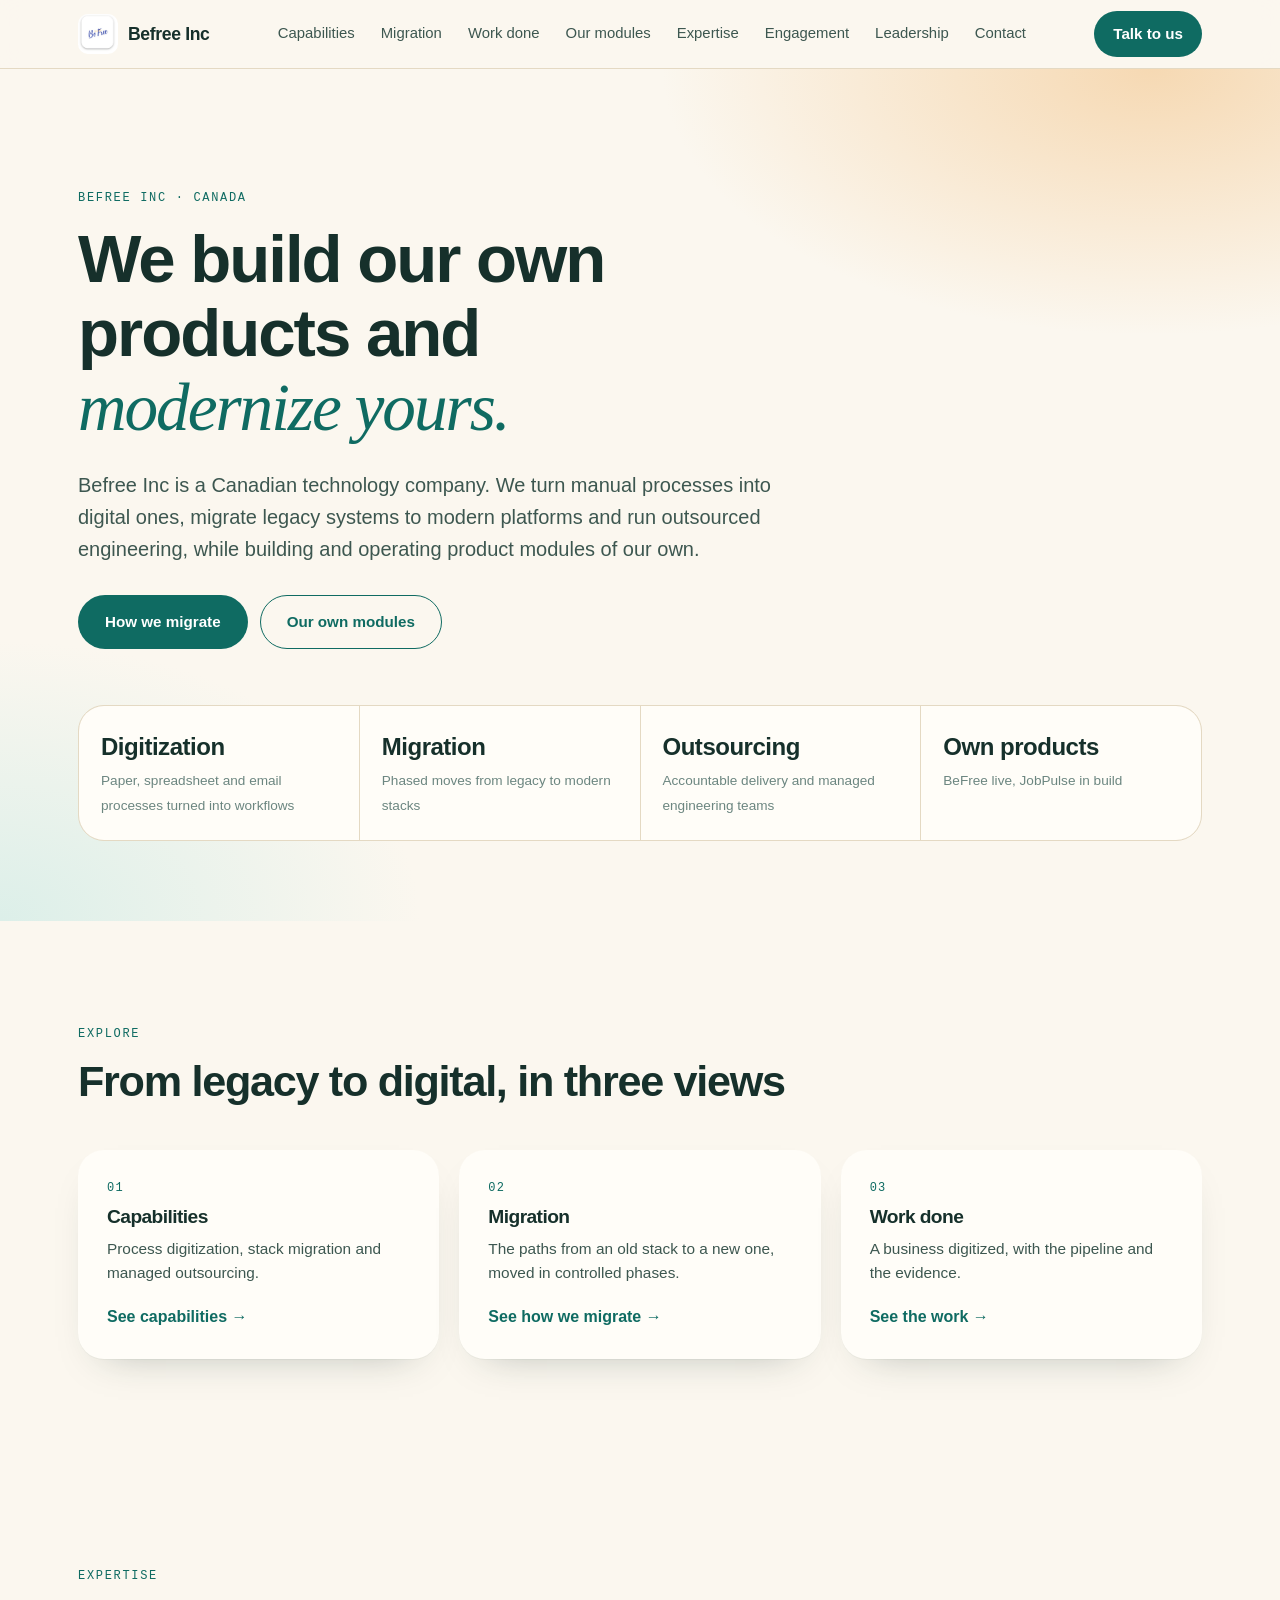
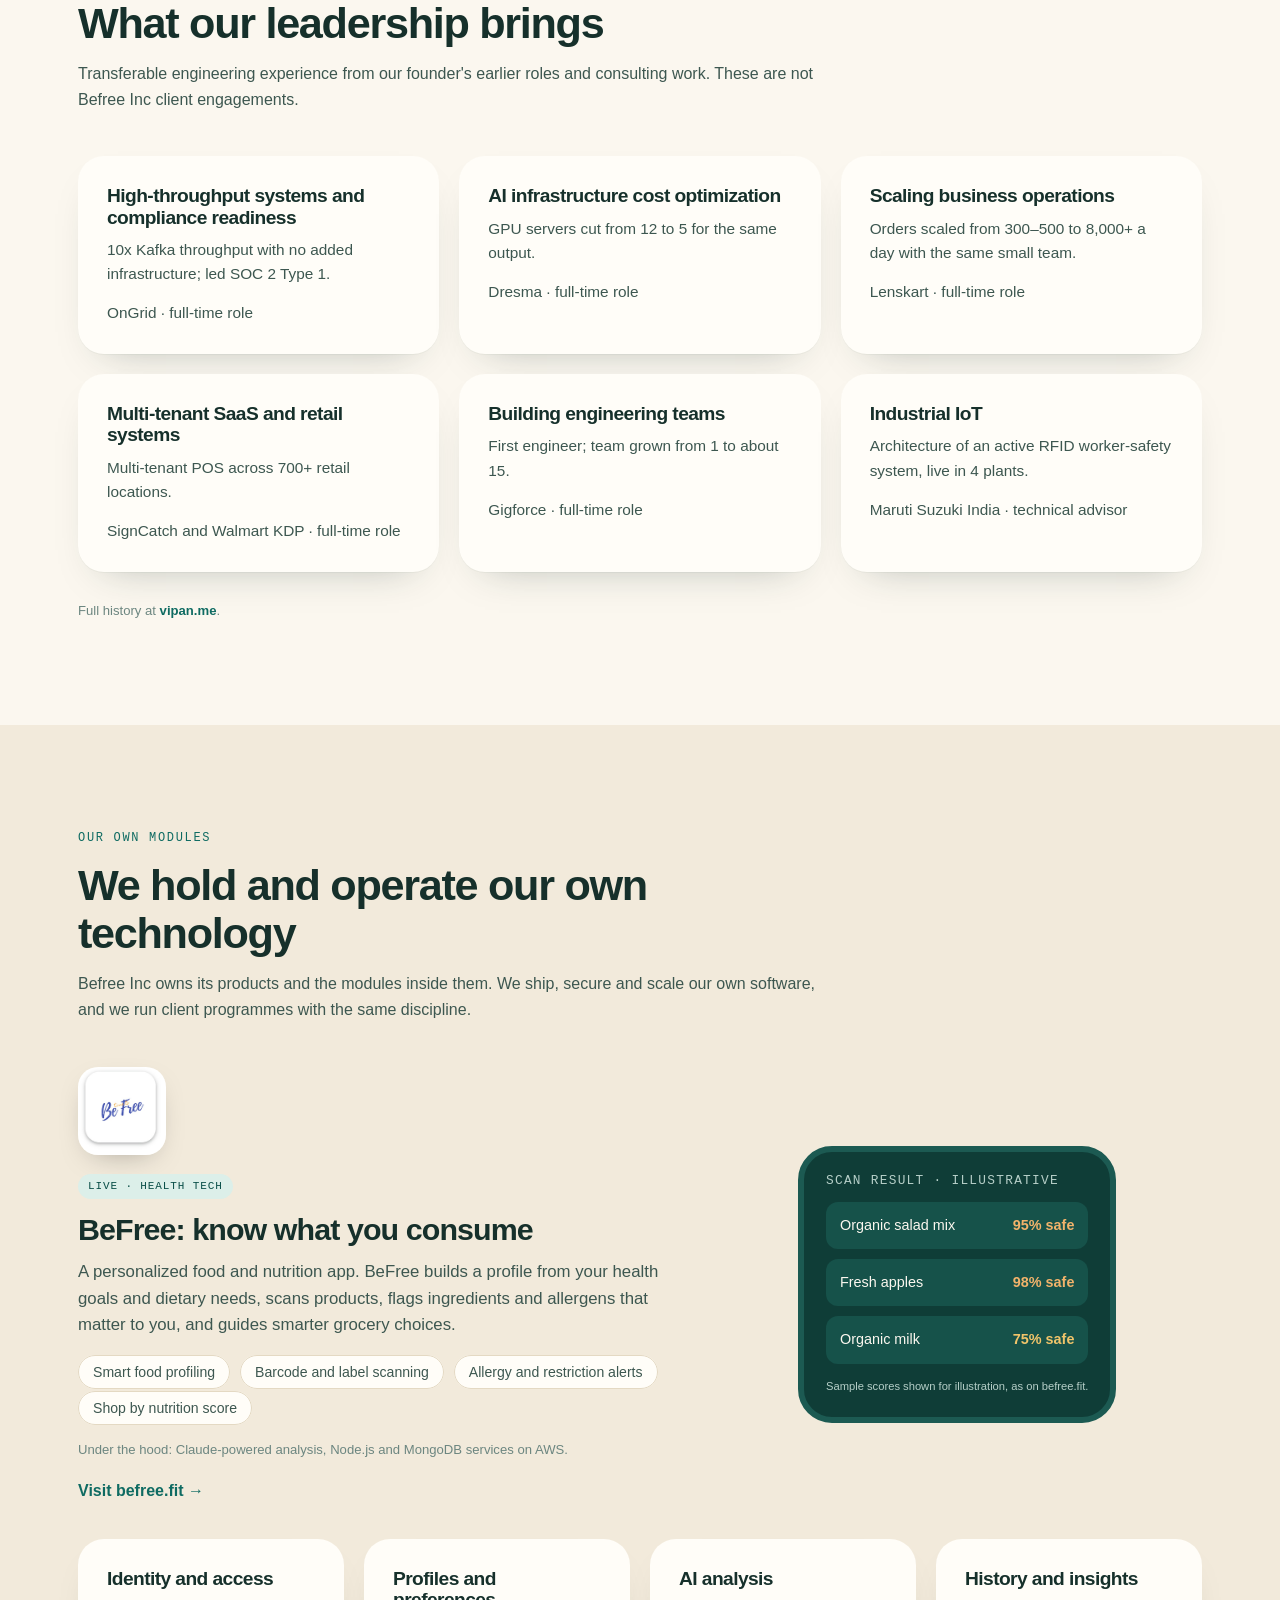
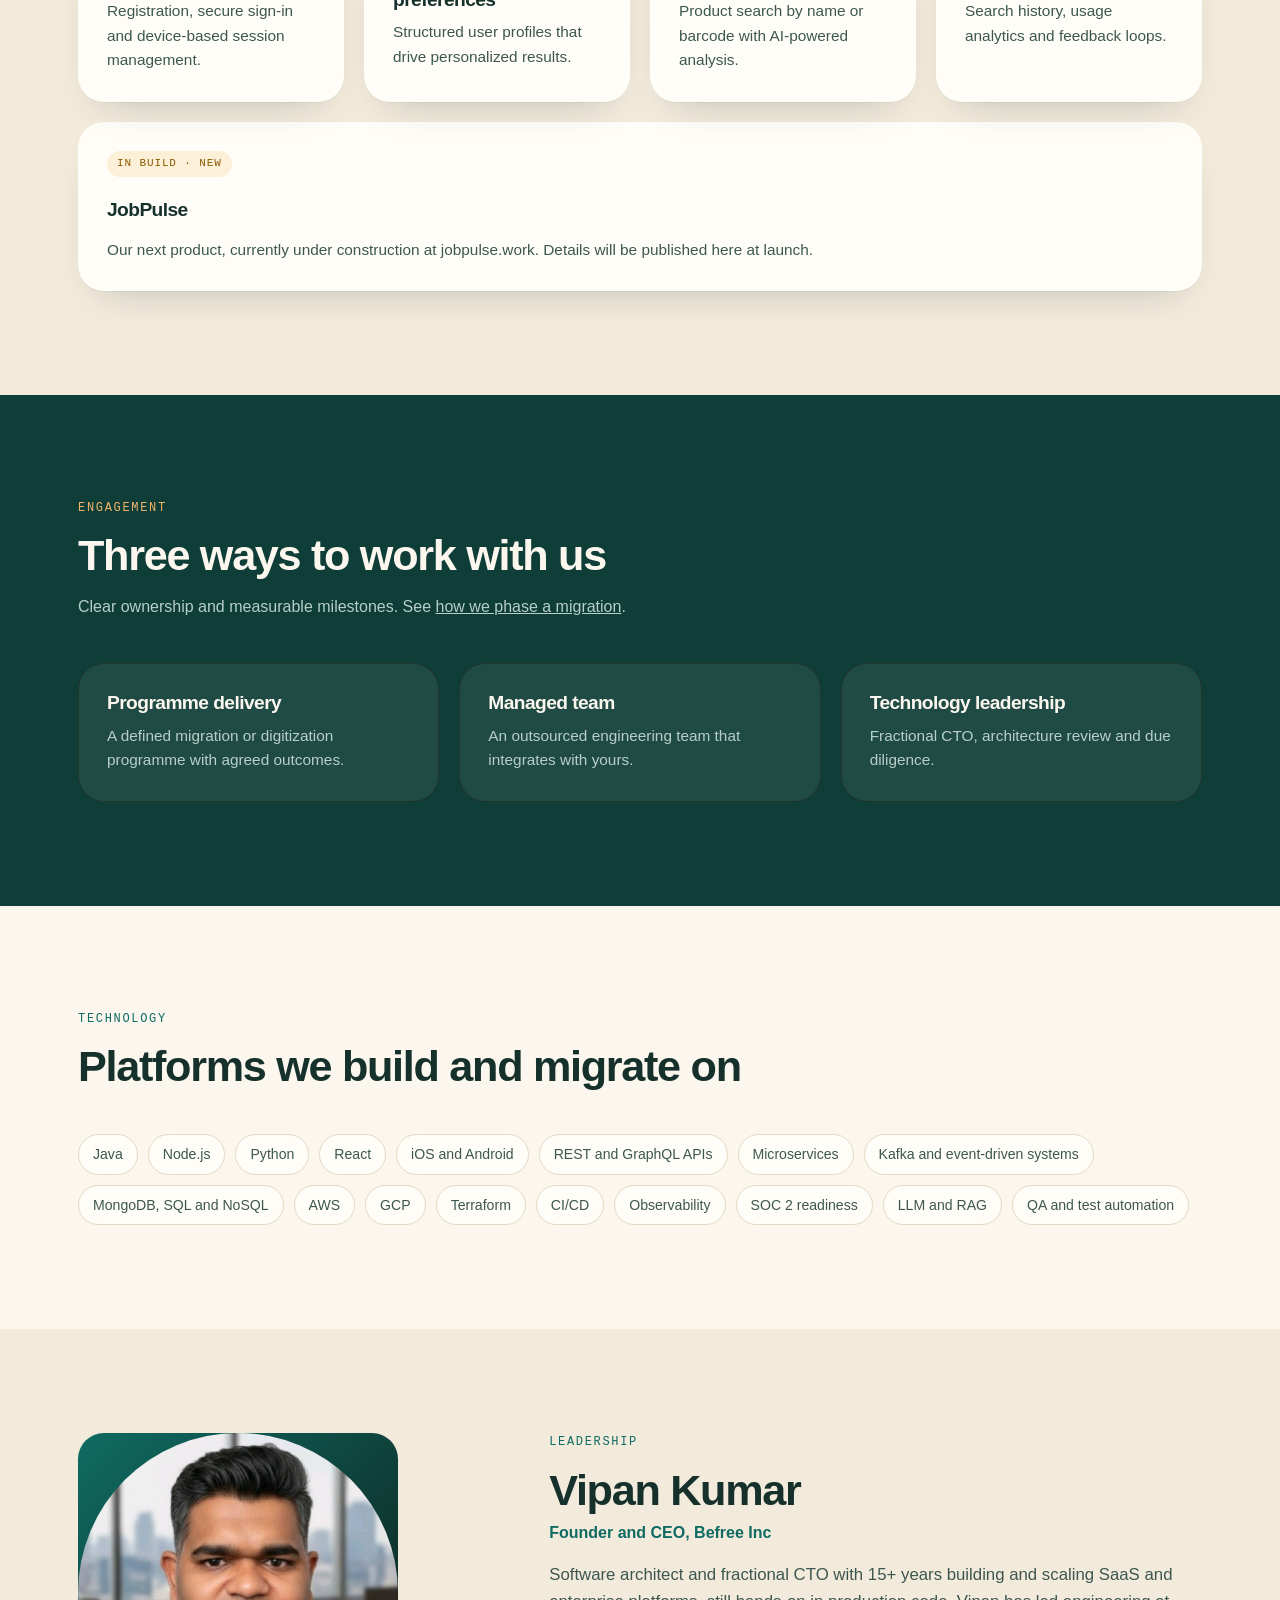
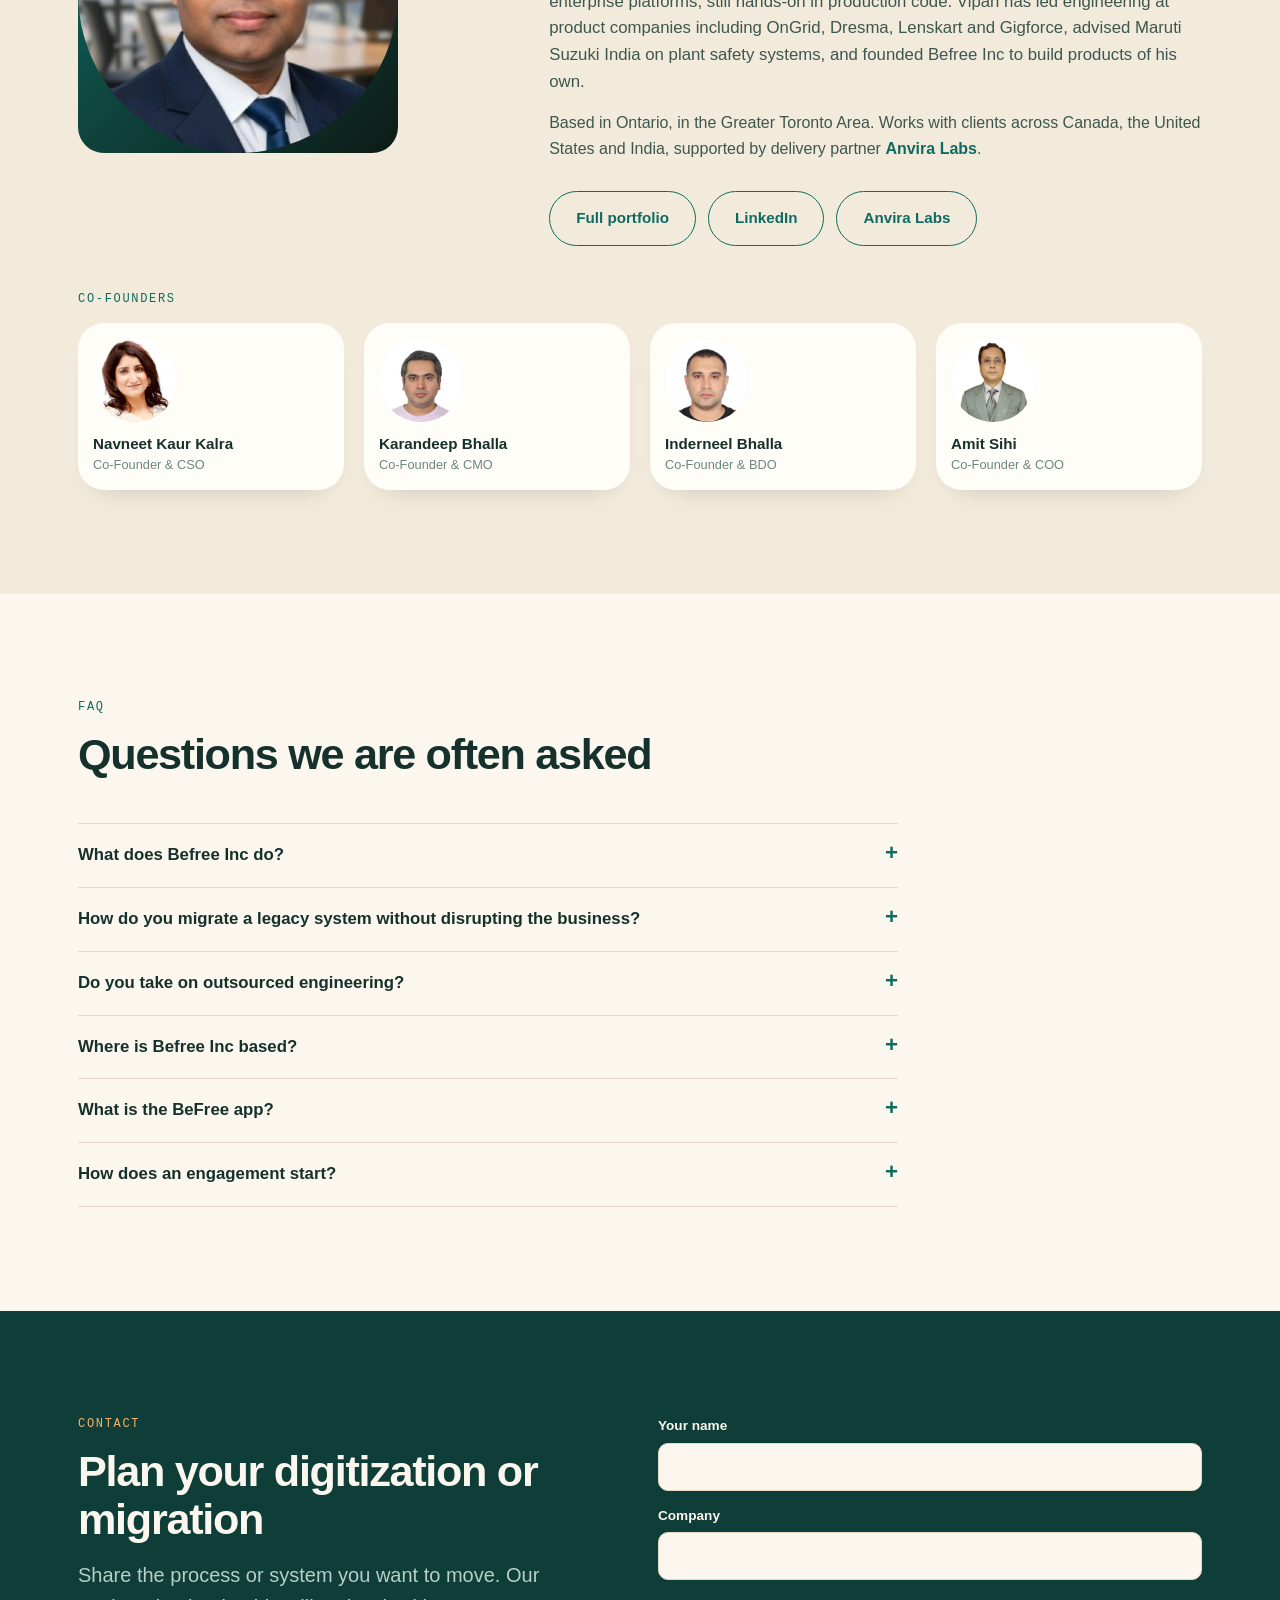
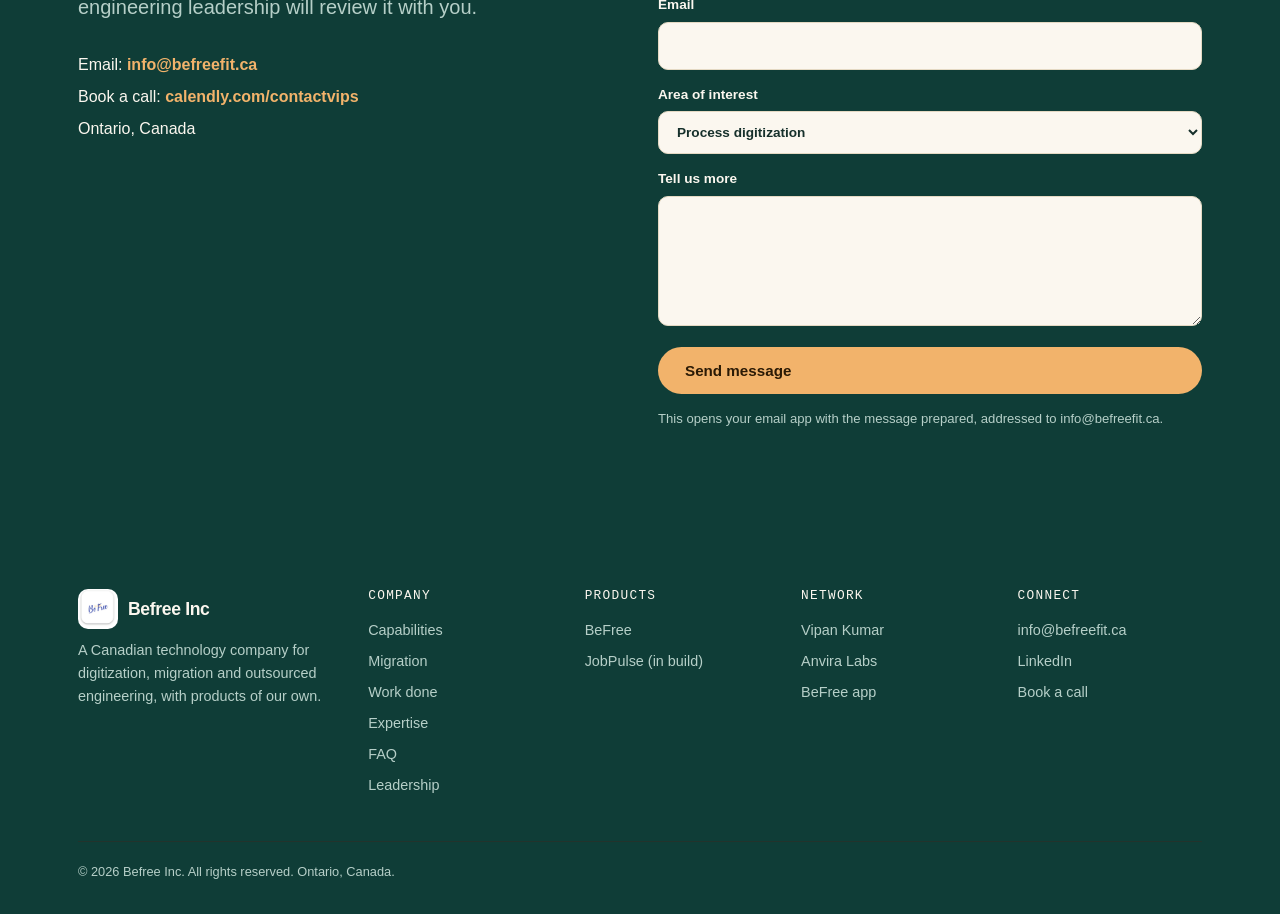
==== commit fbd45323: "SEO headline, leadership capabilities, tidy engagement section, remove template previews Co-Authored" ====
--- a/index.html
+++ b/index.html
@@ -3,8 +3,8 @@
 <head>
 <meta charset="utf-8">
 <meta name="viewport" content="width=device-width,initial-scale=1">
-<title>Befree Inc | Digitization and Legacy Migration, Canada</title>
-<meta name="description" content="Canadian technology company for process digitization, legacy-to-modern stack migration and managed engineering outsourcing, with our own product modules.">
+<title>Befree Inc | Health-Tech Products &amp; Legacy Migration</title>
+<meta name="description" content="Canadian product company behind the BeFree health-tech app. We digitize processes, migrate legacy stacks to modern platforms and run managed engineering.">
 <link rel="canonical" href="https://befreefit.ca/">
 <link rel="icon" href="assets/img/befree-logo.jpeg" type="image/jpeg">
 <link rel="apple-touch-icon" href="assets/img/befree-logo.jpeg">
@@ -20,12 +20,12 @@
 <meta property="og:image" content="https://befreefit.ca/assets/img/befree-logo.jpeg">
 <meta property="og:image:alt" content="BeFree logo">
 <meta name="twitter:card" content="summary">
-<meta name="twitter:title" content="Befree Inc | Digitization and Legacy Migration, Canada">
-<meta name="twitter:description" content="Canadian technology company for process digitization, legacy-to-modern stack migration and managed engineering outsourcing, with our own product modules.">
+<meta name="twitter:title" content="Befree Inc | Health-Tech Products &amp; Legacy Migration">
+<meta name="twitter:description" content="Canadian product company behind the BeFree health-tech app. We digitize processes, migrate legacy stacks to modern platforms and run managed engineering.">
 <meta name="twitter:image" content="https://befreefit.ca/assets/img/befree-logo.jpeg">
 <meta property="og:type" content="website">
-<meta property="og:title" content="Befree Inc | Digitization and Legacy Migration, Canada">
-<meta property="og:description" content="Canadian technology company for process digitization, legacy-to-modern stack migration and managed engineering outsourcing, with our own product modules.">
+<meta property="og:title" content="Befree Inc | Health-Tech Products &amp; Legacy Migration">
+<meta property="og:description" content="Canadian product company behind the BeFree health-tech app. We digitize processes, migrate legacy stacks to modern platforms and run managed engineering.">
 <meta property="og:url" content="https://befreefit.ca/">
 <link rel="stylesheet" href="assets/css/site.css">
 <link rel="stylesheet" href="assets/css/themes/c-warm-health.css">
@@ -46,8 +46,8 @@
    "logo": "https://befreefit.ca/assets/img/befree-logo.jpeg",
    "image": "https://befreefit.ca/assets/img/befree-logo.jpeg",
    "email": "info@befreefit.ca",
-   "description": "Canadian technology company for process digitization, legacy-to-modern stack migration and managed engineering outsourcing, with our own product modules.",
-   "slogan": "Digitize the process. Move to the modern stack.",
+   "description": "Canadian product company behind the BeFree health-tech app. We digitize processes, migrate legacy stacks to modern platforms and run managed engineering.",
+   "slogan": "We build our own products and modernize yours.",
    "address": {
     "@type": "PostalAddress",
     "addressRegion": "ON",
@@ -206,8 +206,8 @@
       <li><a href="migration.html">Migration</a></li>
       <li><a href="work.html">Work done</a></li>
       <li><a href="#products">Our modules</a></li>
-      <li><a href="#results">Results</a></li>
-      <li><a href="#how">Approach</a></li>
+      <li><a href="#results">Expertise</a></li>
+      <li><a href="#how">Engagement</a></li>
       <li><a href="#founder">Leadership</a></li>
       <li><a href="#contact">Contact</a></li>
     </ul></nav>
@@ -217,7 +217,7 @@
     </button>
   </div>
   <div class="mobile" id="mobile">
-    <a href="capabilities.html">Capabilities</a><a href="migration.html">Migration</a><a href="work.html">Work done</a><a href="#products">Our modules</a><a href="#results">Results</a><a href="#how">Approach</a><a href="#founder">Leadership</a><a href="#contact">Contact</a>
+    <a href="capabilities.html">Capabilities</a><a href="migration.html">Migration</a><a href="work.html">Work done</a><a href="#products">Our modules</a><a href="#results">Expertise</a><a href="#how">Engagement</a><a href="#founder">Leadership</a><a href="#contact">Contact</a>
   </div>
 </header>
 <style>@media(min-width:1000px){#nav-cta{display:inline-flex!important;padding:10px 18px}}</style>
@@ -227,7 +227,7 @@
 <section class="hero" id="top">
   <div class="container">
     <span class="eyebrow">Befree Inc · Canada</span>
-    <h1>Digitize the process. Move to the <em>modern stack.</em></h1>
+    <h1>We build our own products and <em>modernize yours.</em></h1>
     <p class="lede">Befree Inc is a Canadian technology company. We turn manual processes into digital ones, migrate legacy systems to modern platforms and run outsourced engineering, while building and operating product modules of our own.</p>
     <div class="cta-row">
       <a class="btn btn-primary" href="migration.html">How we migrate</a>
@@ -254,6 +254,26 @@
       <a class="card tile reveal" href="migration.html"><span class="num">02</span><h3>Migration</h3><p>The paths from an old stack to a new one, moved in controlled phases.</p><span class="link">See how we migrate →</span></a>
       <a class="card tile reveal" href="work.html"><span class="num">03</span><h3>Work done</h3><p>A business digitized, with the pipeline and the evidence.</p><span class="link">See the work →</span></a>
     </div>
+  </div>
+</section>
+
+<!-- RESULTS -->
+<section id="results">
+  <div class="container">
+    <div class="sec-head reveal">
+      <span class="eyebrow">Expertise</span>
+      <h2>What our leadership brings</h2>
+      <p>Transferable engineering experience from our founder's earlier roles and consulting work. These are not Befree Inc client engagements.</p>
+    </div>
+    <div class="grid g3">
+      <div class="card reveal"><h3>High-throughput systems and compliance readiness</h3><p>10x Kafka throughput with no added infrastructure; led SOC 2 Type 1.</p><p class="note" style="margin-top:14px">OnGrid · full-time role</p></div>
+      <div class="card reveal"><h3>AI infrastructure cost optimization</h3><p>GPU servers cut from 12 to 5 for the same output.</p><p class="note" style="margin-top:14px">Dresma · full-time role</p></div>
+      <div class="card reveal"><h3>Scaling business operations</h3><p>Orders scaled from 300–500 to 8,000+ a day with the same small team.</p><p class="note" style="margin-top:14px">Lenskart · full-time role</p></div>
+      <div class="card reveal"><h3>Multi-tenant SaaS and retail systems</h3><p>Multi-tenant POS across 700+ retail locations.</p><p class="note" style="margin-top:14px">SignCatch and Walmart KDP · full-time role</p></div>
+      <div class="card reveal"><h3>Building engineering teams</h3><p>First engineer; team grown from 1 to about 15.</p><p class="note" style="margin-top:14px">Gigforce · full-time role</p></div>
+      <div class="card reveal"><h3>Industrial IoT</h3><p>Architecture of an active RFID worker-safety system, live in 4 plants.</p><p class="note" style="margin-top:14px">Maruti Suzuki India · technical advisor</p></div>
+    </div>
+    <p class="note reveal" style="margin-top:28px">Full history at <a class="link" style="margin:0" href="https://vipan.me/experience.html" target="_blank" rel="noopener">vipan.me</a>.</p>
   </div>
 </section>
 
@@ -302,39 +322,15 @@
   </div>
 </section>
 
-<!-- RESULTS -->
-<section id="results">
-  <div class="container">
-    <div class="sec-head reveal">
-      <span class="eyebrow">Results</span>
-      <h2>The track record behind our leadership</h2>
-      <p>These results come from our founder's earlier roles and consulting work, before and alongside Befree Inc. They are not Befree Inc client engagements.</p>
-    </div>
-    <div class="grid g4">
-      <div class="metric reveal"><b>10×</b><p>Kafka throughput across 13 topics with no added infrastructure, 99.95% uptime, AWS costs down 22%.</p><small>OnGrid · full-time role</small></div>
-      <div class="metric reveal"><b>12 → 5</b><p>GPU servers needed for the same output, as the platform grew to US$2M ARR.</p><small>Dresma · full-time role</small></div>
-      <div class="metric reveal"><b>300 → 8,000+</b><p>Orders a day scaled with the same small team.</p><small>Lenskart · full-time role</small></div>
-      <div class="metric reveal"><b>4 plants</b><p>Active RFID worker-safety system architected and running live.</p><small>Maruti Suzuki India · technical advisor</small></div>
-    </div>
-    <p class="note reveal" style="margin-top:28px">Also: first engineer at Gigforce (team grown from 1 to about 15); multi-tenant POS across 700+ retail locations at SignCatch and Walmart KDP. Full history at <a class="link" style="margin:0" href="https://vipan.me/experience.html" target="_blank" rel="noopener">vipan.me</a>.</p>
-  </div>
-</section>
-
 <!-- HOW -->
 <section class="band" id="how">
   <div class="container">
     <div class="sec-head reveal">
-      <span class="eyebrow">Approach</span>
-      <h2>A controlled path from assessment to operation</h2>
-      <p>Clear ownership, measurable milestones and no big-bang cutovers.</p>
-    </div>
-    <div class="grid g4">
-      <div class="card reveal"><span class="num">01</span><h3 style="margin-top:8px">Assess</h3><p>Inventory processes, systems, data and risks. Agree what success is worth.</p></div>
-      <div class="card reveal"><span class="num">02</span><h3 style="margin-top:8px">Plan</h3><p>Target architecture, migration waves and a rollback path for each.</p></div>
-      <div class="card reveal"><span class="num">03</span><h3 style="margin-top:8px">Migrate</h3><p>Move in phases, run old and new in parallel and reconcile data before cutover.</p></div>
-      <div class="card reveal"><span class="num">04</span><h3 style="margin-top:8px">Operate</h3><p>Run it as your outsourcing partner, or hand over with documentation and training.</p></div>
-    </div>
-    <div class="grid g3" style="margin-top:20px">
+      <span class="eyebrow">Engagement</span>
+      <h2>Three ways to work with us</h2>
+      <p>Clear ownership and measurable milestones. See <a href="migration.html" style="text-decoration:underline">how we phase a migration</a>.</p>
+    </div>
+    <div class="grid g3">
       <div class="card reveal"><h3>Programme delivery</h3><p>A defined migration or digitization programme with agreed outcomes.</p></div>
       <div class="card reveal"><h3>Managed team</h3><p>An outsourced engineering team that integrates with yours.</p></div>
       <div class="card reveal"><h3>Technology leadership</h3><p>Fractional CTO, architecture review and due diligence.</p></div>
@@ -433,7 +429,7 @@
   <div class="container">
     <div class="cols">
       <div><div class="brand" style="color:var(--band-ink)"><img src="assets/img/befree-logo.jpeg" alt="" width="40" height="40" class="brand-logo">Befree Inc</div><p style="margin-top:10px;max-width:34ch">A Canadian technology company for digitization, migration and outsourced engineering, with products of our own.</p></div>
-      <div><h4>Company</h4><ul><li><a href="capabilities.html">Capabilities</a></li><li><a href="migration.html">Migration</a></li><li><a href="work.html">Work done</a></li><li><a href="#results">Results</a></li><li><a href="#faq">FAQ</a></li><li><a href="#founder">Leadership</a></li></ul></div>
+      <div><h4>Company</h4><ul><li><a href="capabilities.html">Capabilities</a></li><li><a href="migration.html">Migration</a></li><li><a href="work.html">Work done</a></li><li><a href="#results">Expertise</a></li><li><a href="#faq">FAQ</a></li><li><a href="#founder">Leadership</a></li></ul></div>
       <div><h4>Products</h4><ul><li><a href="https://www.befree.fit/" target="_blank" rel="noopener">BeFree</a></li><li><a href="#products">JobPulse (in build)</a></li></ul></div>
       <div><h4>Network</h4><ul><li><a href="https://vipan.me/" target="_blank" rel="noopener">Vipan Kumar</a></li><li><a href="https://www.anviralabs.com/" target="_blank" rel="noopener">Anvira Labs</a></li><li><a href="https://www.befree.fit/" target="_blank" rel="noopener">BeFree app</a></li></ul></div>
       <div><h4>Connect</h4><ul><li><a href="mailto:info@befreefit.ca">info@befreefit.ca</a></li><li><a href="https://www.linkedin.com/company/befreehealth" target="_blank" rel="noopener">LinkedIn</a></li><li><a href="https://calendly.com/contactvips/" target="_blank" rel="noopener">Book a call</a></li></ul></div>
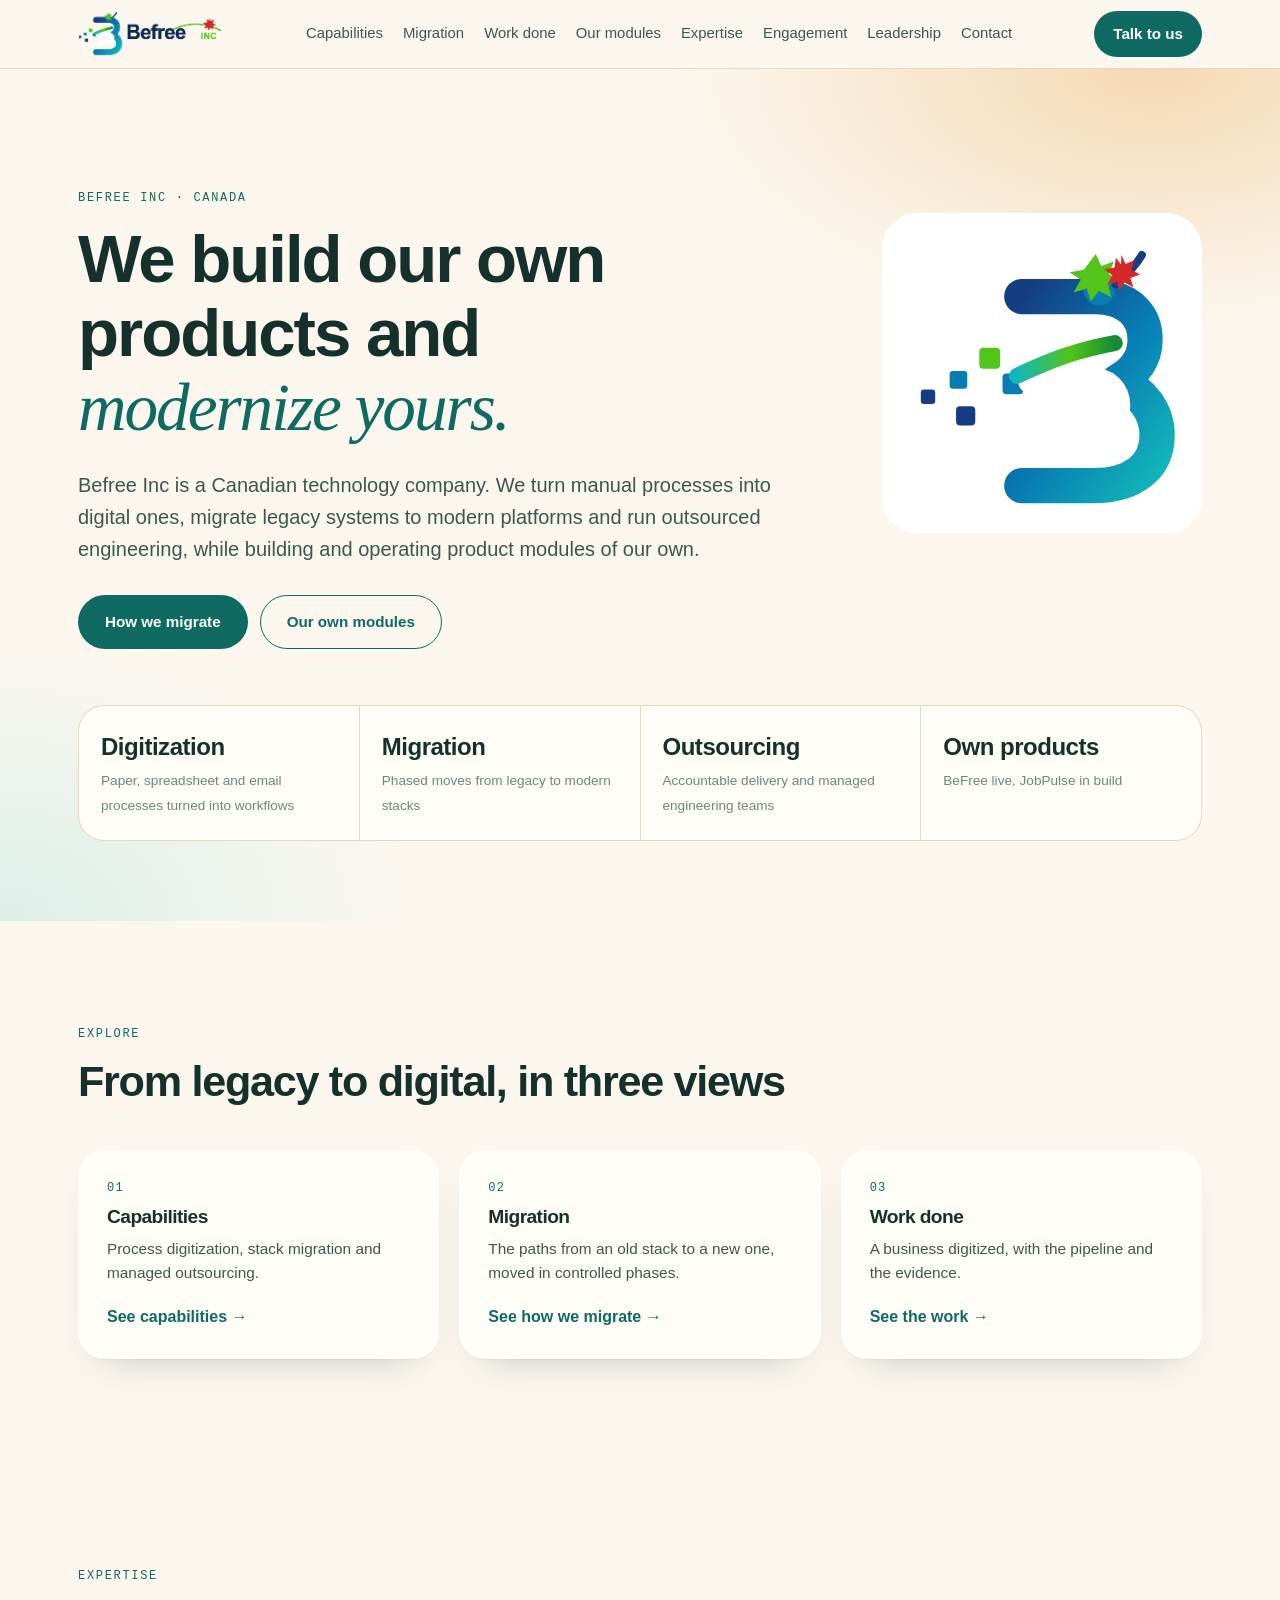
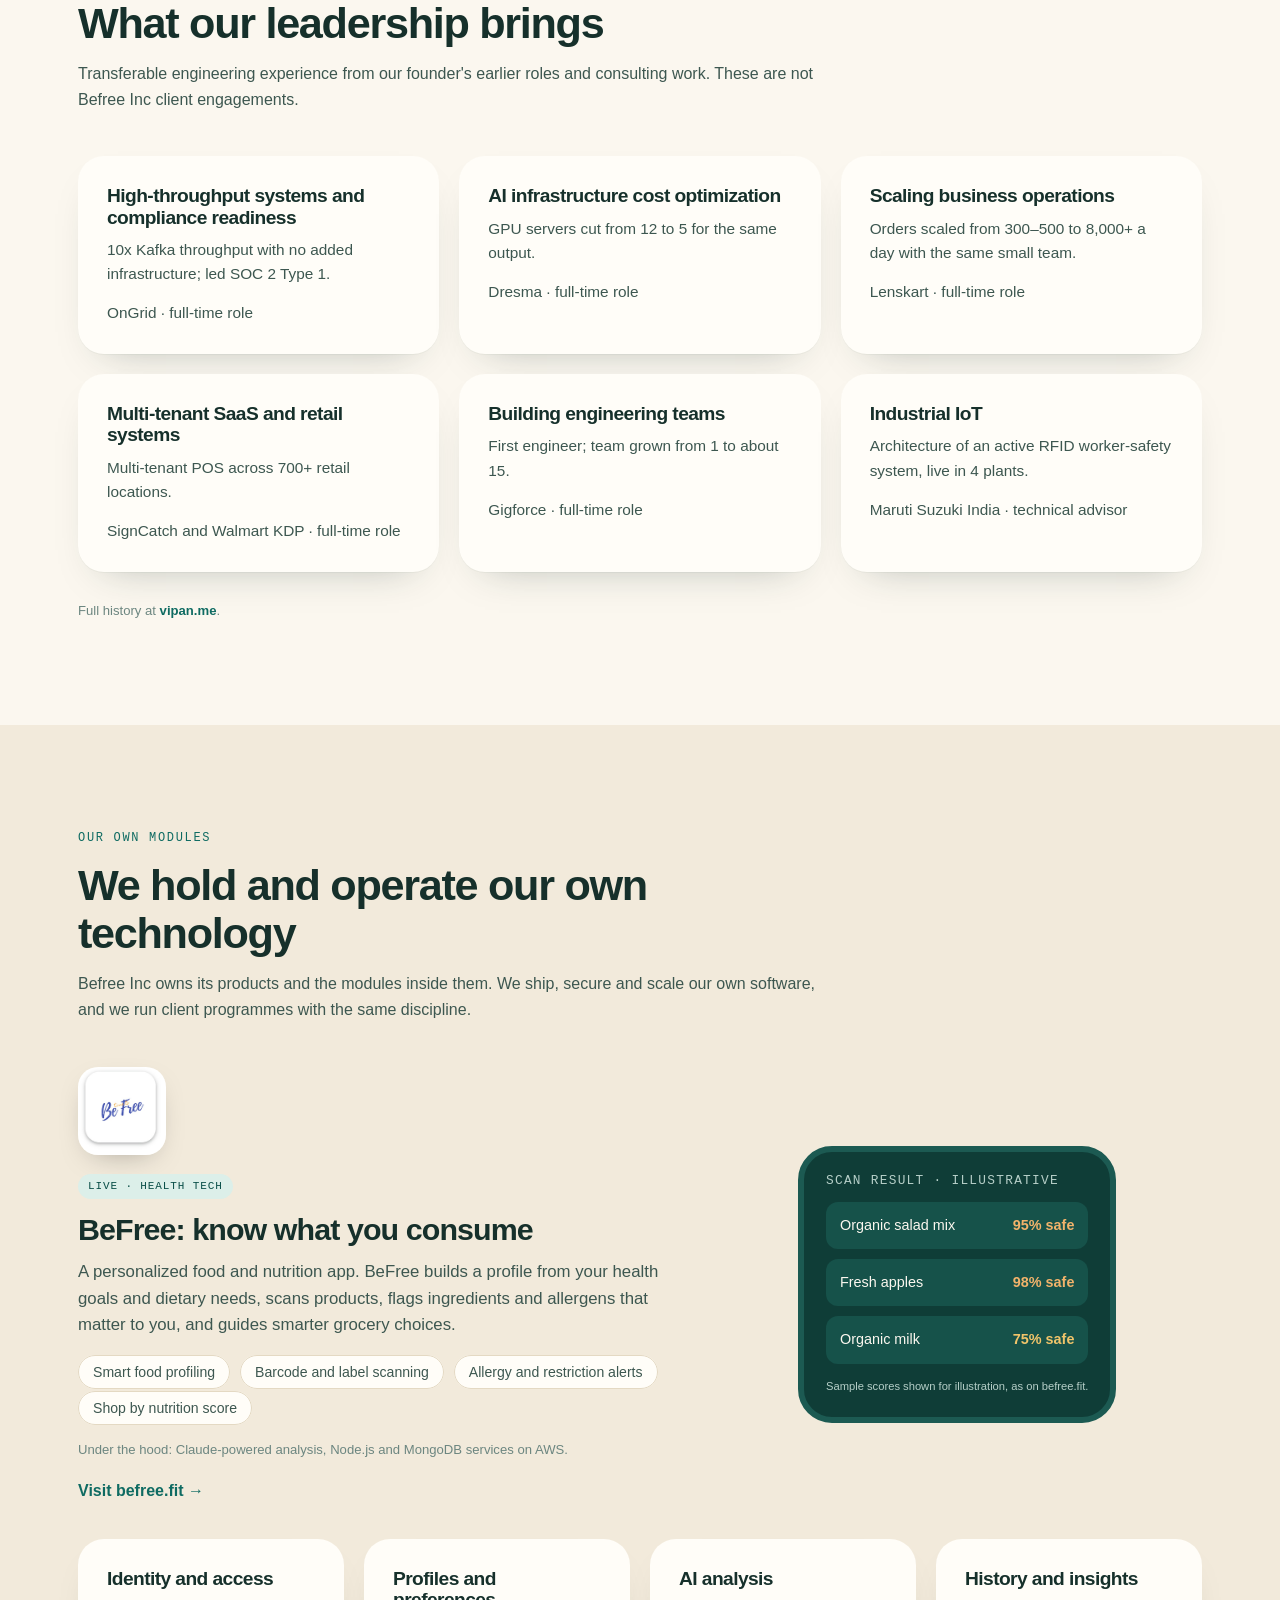
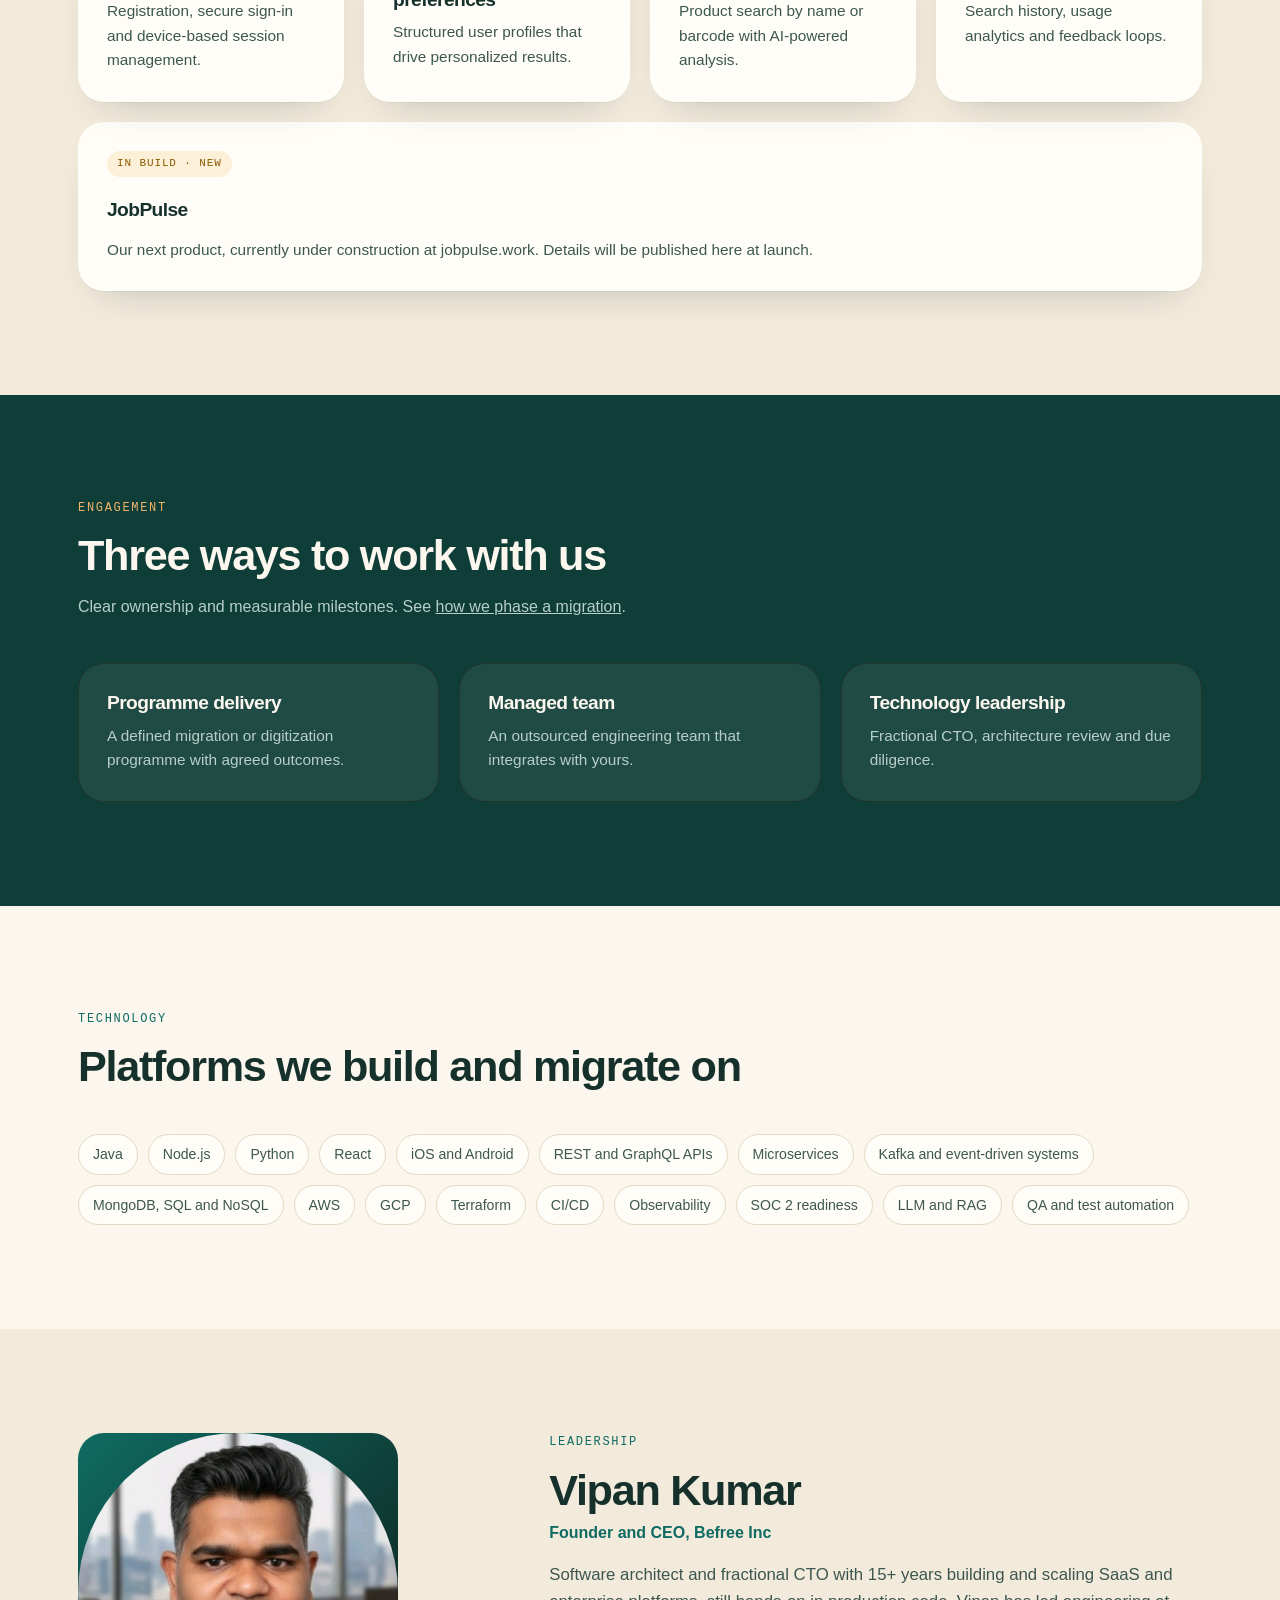
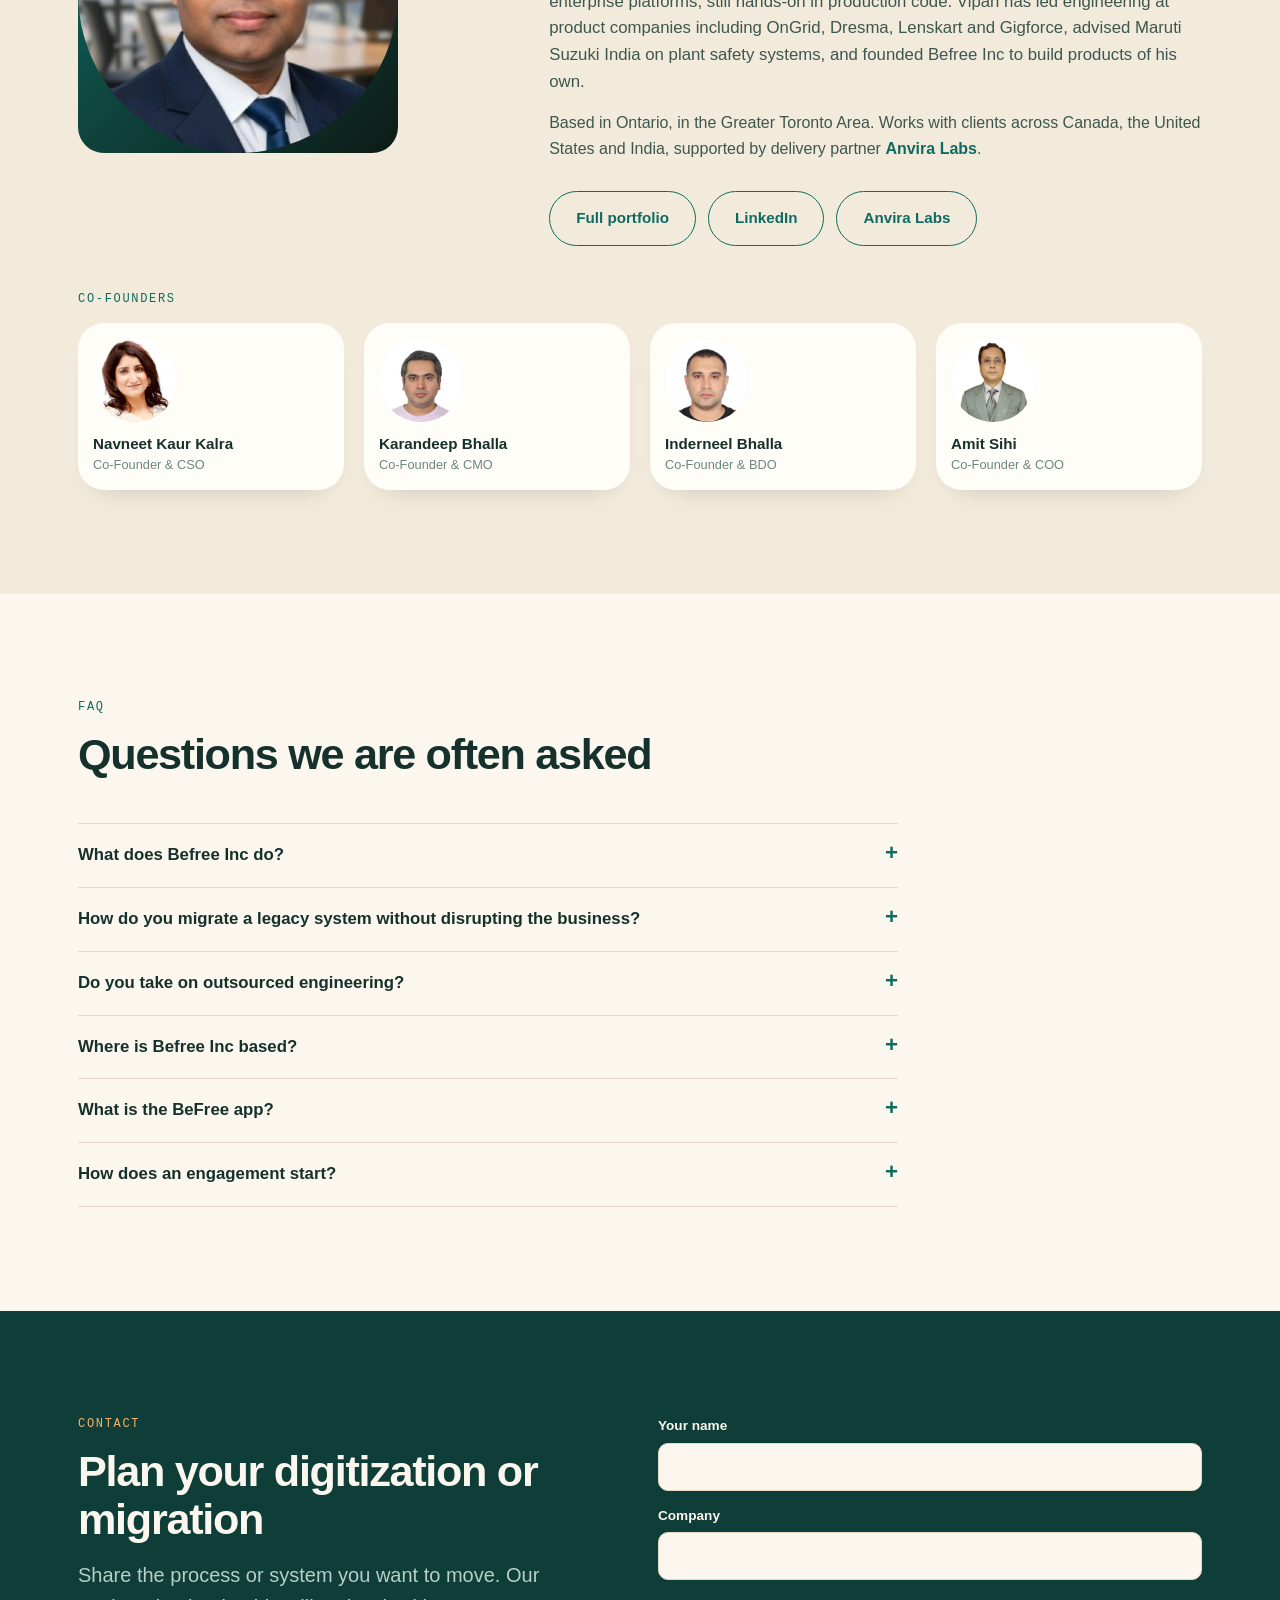
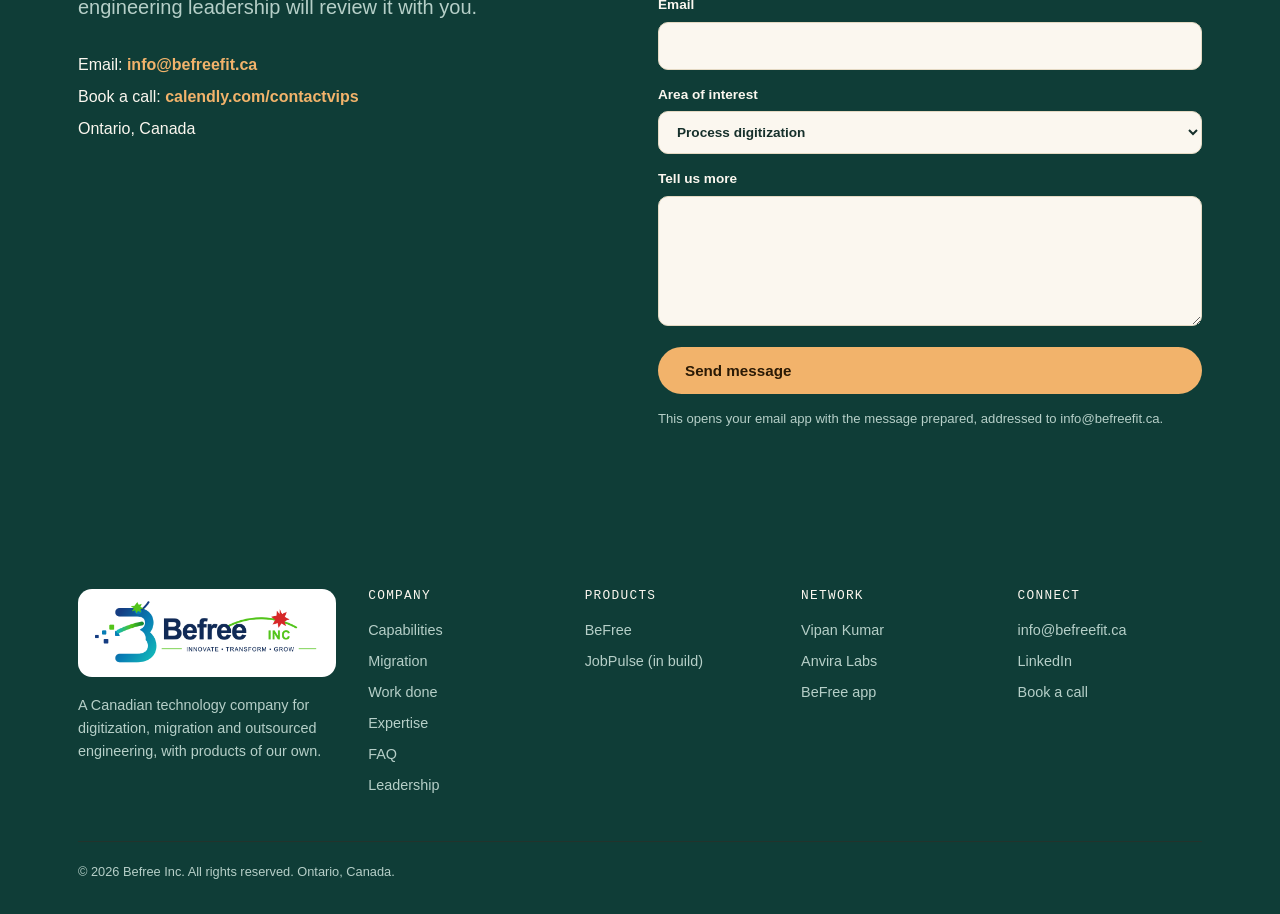
==== commit 219b618d: "Use Befree Inc brand logo and favicons, complete meta and alt text, fix menu width Co-Authored-By: C" ====
--- a/index.html
+++ b/index.html
@@ -6,8 +6,11 @@
 <title>Befree Inc | Health-Tech Products &amp; Legacy Migration</title>
 <meta name="description" content="Canadian product company behind the BeFree health-tech app. We digitize processes, migrate legacy stacks to modern platforms and run managed engineering.">
 <link rel="canonical" href="https://befreefit.ca/">
-<link rel="icon" href="assets/img/befree-logo.jpeg" type="image/jpeg">
-<link rel="apple-touch-icon" href="assets/img/befree-logo.jpeg">
+<link rel="icon" type="image/svg+xml" href="favicon.svg">
+<link rel="icon" sizes="32x32" type="image/png" href="favicon-32px.png">
+<link rel="icon" sizes="192x192" type="image/png" href="favicon-192px.png">
+<link rel="apple-touch-icon" sizes="180x180" href="favicon-180px.png">
+<link rel="shortcut icon" href="favicon.ico">
 <meta name="theme-color" content="#0f3d37">
 <meta name="keywords" content="Befree Inc, process digitization Canada, legacy system migration, application modernization Ontario, cloud migration Toronto, monolith to microservices, technology outsourcing Canada, managed engineering teams, digital transformation company, health tech company Canada, BeFree app">
 <meta name="author" content="Befree Inc">
@@ -17,12 +20,13 @@
 <link rel="alternate" type="text/plain" href="https://befreefit.ca/llms.txt" title="LLM-readable summary">
 <meta property="og:locale" content="en_CA">
 <meta property="og:site_name" content="Befree Inc">
-<meta property="og:image" content="https://befreefit.ca/assets/img/befree-logo.jpeg">
-<meta property="og:image:alt" content="BeFree logo">
-<meta name="twitter:card" content="summary">
+<meta property="og:image" content="https://befreefit.ca/assets/img/brand/og-image.png">
+<meta property="og:image:width" content="1200">
+<meta property="og:image:height" content="630">
+<meta name="twitter:card" content="summary_large_image">
 <meta name="twitter:title" content="Befree Inc | Health-Tech Products &amp; Legacy Migration">
 <meta name="twitter:description" content="Canadian product company behind the BeFree health-tech app. We digitize processes, migrate legacy stacks to modern platforms and run managed engineering.">
-<meta name="twitter:image" content="https://befreefit.ca/assets/img/befree-logo.jpeg">
+<meta name="twitter:image" content="https://befreefit.ca/assets/img/brand/og-image.png">
 <meta property="og:type" content="website">
 <meta property="og:title" content="Befree Inc | Health-Tech Products &amp; Legacy Migration">
 <meta property="og:description" content="Canadian product company behind the BeFree health-tech app. We digitize processes, migrate legacy stacks to modern platforms and run managed engineering.">
@@ -43,8 +47,8 @@
    "name": "Befree Inc",
    "legalName": "Befree Inc",
    "url": "https://befreefit.ca/",
-   "logo": "https://befreefit.ca/assets/img/befree-logo.jpeg",
-   "image": "https://befreefit.ca/assets/img/befree-logo.jpeg",
+   "logo": "https://befreefit.ca/favicon-512px.png",
+   "image": "https://befreefit.ca/assets/img/brand/og-image.png",
    "email": "info@befreefit.ca",
    "description": "Canadian product company behind the BeFree health-tech app. We digitize processes, migrate legacy stacks to modern platforms and run managed engineering.",
    "slogan": "We build our own products and modernize yours.",
@@ -191,6 +195,8 @@
  ]
 }
 </script>
+<meta property="og:image:alt" content="Befree Inc logo: Innovate, Transform, Grow">
+<meta name="twitter:image:alt" content="Befree Inc logo: Innovate, Transform, Grow">
 </head>
 <body>
 <a class="skip" href="#main">Skip to content</a>
@@ -198,8 +204,7 @@
 <header class="nav">
   <div class="container nav-in">
     <a class="brand" href="#top" aria-label="Befree Inc home">
-      <img src="assets/img/befree-logo.jpeg" alt="" width="40" height="40" class="brand-logo">
-      Befree Inc
+      <img src="assets/img/brand/logo-header.png" alt="Befree Inc, Canadian technology company" width="146" height="45" class="logo-header">
     </a>
     <nav aria-label="Primary"><ul>
       <li><a href="capabilities.html">Capabilities</a></li>
@@ -226,6 +231,7 @@
 <!-- HERO -->
 <section class="hero" id="top">
   <div class="container">
+    <img class="hero-mark" src="assets/img/brand/symbol.svg" alt="Befree Inc symbol" width="360" height="360">
     <span class="eyebrow">Befree Inc · Canada</span>
     <h1>We build our own products and <em>modernize yours.</em></h1>
     <p class="lede">Befree Inc is a Canadian technology company. We turn manual processes into digital ones, migrate legacy systems to modern platforms and run outsourced engineering, while building and operating product modules of our own.</p>
@@ -288,7 +294,7 @@
 
     <div class="product reveal">
       <div>
-        <img src="assets/img/befree-logo.jpeg" alt="BeFree logo" width="88" height="88" class="product-logo">
+        <img src="assets/img/befree-logo.jpeg" alt="BeFree food and nutrition app logo" width="88" height="88" class="product-logo">
         <span class="tag">Live · Health tech</span>
         <h3 style="font-size:1.9rem">BeFree: know what you consume</h3>
         <p class="lede" style="margin-top:12px;font-size:1.05rem">A personalized food and nutrition app. BeFree builds a profile from your health goals and dietary needs, scans products, flags ingredients and allergens that matter to you, and guides smarter grocery choices.</p>
@@ -371,10 +377,10 @@
   <div class="container reveal" style="margin-top:44px">
     <span class="eyebrow">Co-founders</span>
     <ul class="cofounders">
-      <li><img src="assets/img/navneet-kalra.jpg" alt="Navneet Kaur Kalra" width="84" height="84" loading="lazy"><b>Navneet Kaur Kalra</b><small>Co-Founder &amp; CSO</small></li>
-      <li><img src="assets/img/karandeep-bhalla.jpg" alt="Karandeep Bhalla" width="84" height="84" loading="lazy"><b>Karandeep Bhalla</b><small>Co-Founder &amp; CMO</small></li>
-      <li><img src="assets/img/inderneel-bhalla.jpg" alt="Inderneel Bhalla" width="84" height="84" loading="lazy"><b>Inderneel Bhalla</b><small>Co-Founder &amp; BDO</small></li>
-      <li><img src="assets/img/amit-sihi.jpg" alt="Amit Sihi" width="84" height="84" loading="lazy"><b>Amit Sihi</b><small>Co-Founder &amp; COO</small></li>
+      <li><img src="assets/img/navneet-kalra.jpg" alt="Navneet Kaur Kalra, Co-Founder and CSO of Befree Inc" width="84" height="84" loading="lazy"><b>Navneet Kaur Kalra</b><small>Co-Founder &amp; CSO</small></li>
+      <li><img src="assets/img/karandeep-bhalla.jpg" alt="Karandeep Bhalla, Co-Founder and CMO of Befree Inc" width="84" height="84" loading="lazy"><b>Karandeep Bhalla</b><small>Co-Founder &amp; CMO</small></li>
+      <li><img src="assets/img/inderneel-bhalla.jpg" alt="Inderneel Bhalla, Co-Founder and BDO of Befree Inc" width="84" height="84" loading="lazy"><b>Inderneel Bhalla</b><small>Co-Founder &amp; BDO</small></li>
+      <li><img src="assets/img/amit-sihi.jpg" alt="Amit Sihi, Co-Founder and COO of Befree Inc" width="84" height="84" loading="lazy"><b>Amit Sihi</b><small>Co-Founder &amp; COO</small></li>
     </ul>
   </div>
 </section>
@@ -428,7 +434,7 @@
 <footer>
   <div class="container">
     <div class="cols">
-      <div><div class="brand" style="color:var(--band-ink)"><img src="assets/img/befree-logo.jpeg" alt="" width="40" height="40" class="brand-logo">Befree Inc</div><p style="margin-top:10px;max-width:34ch">A Canadian technology company for digitization, migration and outsourced engineering, with products of our own.</p></div>
+      <div><div class="logo-chip"><img src="assets/img/brand/logo-full.png" alt="Befree Inc: Innovate, Transform, Grow" width="230" height="65" loading="lazy"></div><p style="margin-top:10px;max-width:34ch">A Canadian technology company for digitization, migration and outsourced engineering, with products of our own.</p></div>
       <div><h4>Company</h4><ul><li><a href="capabilities.html">Capabilities</a></li><li><a href="migration.html">Migration</a></li><li><a href="work.html">Work done</a></li><li><a href="#results">Expertise</a></li><li><a href="#faq">FAQ</a></li><li><a href="#founder">Leadership</a></li></ul></div>
       <div><h4>Products</h4><ul><li><a href="https://www.befree.fit/" target="_blank" rel="noopener">BeFree</a></li><li><a href="#products">JobPulse (in build)</a></li></ul></div>
       <div><h4>Network</h4><ul><li><a href="https://vipan.me/" target="_blank" rel="noopener">Vipan Kumar</a></li><li><a href="https://www.anviralabs.com/" target="_blank" rel="noopener">Anvira Labs</a></li><li><a href="https://www.befree.fit/" target="_blank" rel="noopener">BeFree app</a></li></ul></div>
--- a/assets/css/site.css
+++ b/assets/css/site.css
@@ -172,3 +172,16 @@
 .move span:last-child{font-weight:600}
 .move.head{background:var(--green-tint);font-family:var(--mono);font-size:.74rem;letter-spacing:.1em;text-transform:uppercase}
 .move.head span{color:var(--green-deep)}
+
+/* Company brand */
+.logo-header{width:146px;height:45px}
+.logo-chip{display:inline-block;background:#fff;border-radius:14px;padding:12px 16px}
+.logo-chip img{width:230px;height:auto}
+.hero .container{position:relative}
+.hero-mark{display:none}
+@media(min-width:1150px){.hero-mark{display:block;position:absolute;right:28px;top:24px;width:320px;height:320px}}
+
+/* Menu button until there is room for the full menu beside the wide logo */
+@media(max-width:1179px){.nav ul{display:none}.menu-btn{display:inline-flex}#nav-cta{margin-left:auto;margin-right:12px}}
+@media(min-width:1180px){.nav ul{gap:20px;white-space:nowrap}}
+.hero-mark{background:#fff;border-radius:36px;padding:20px}
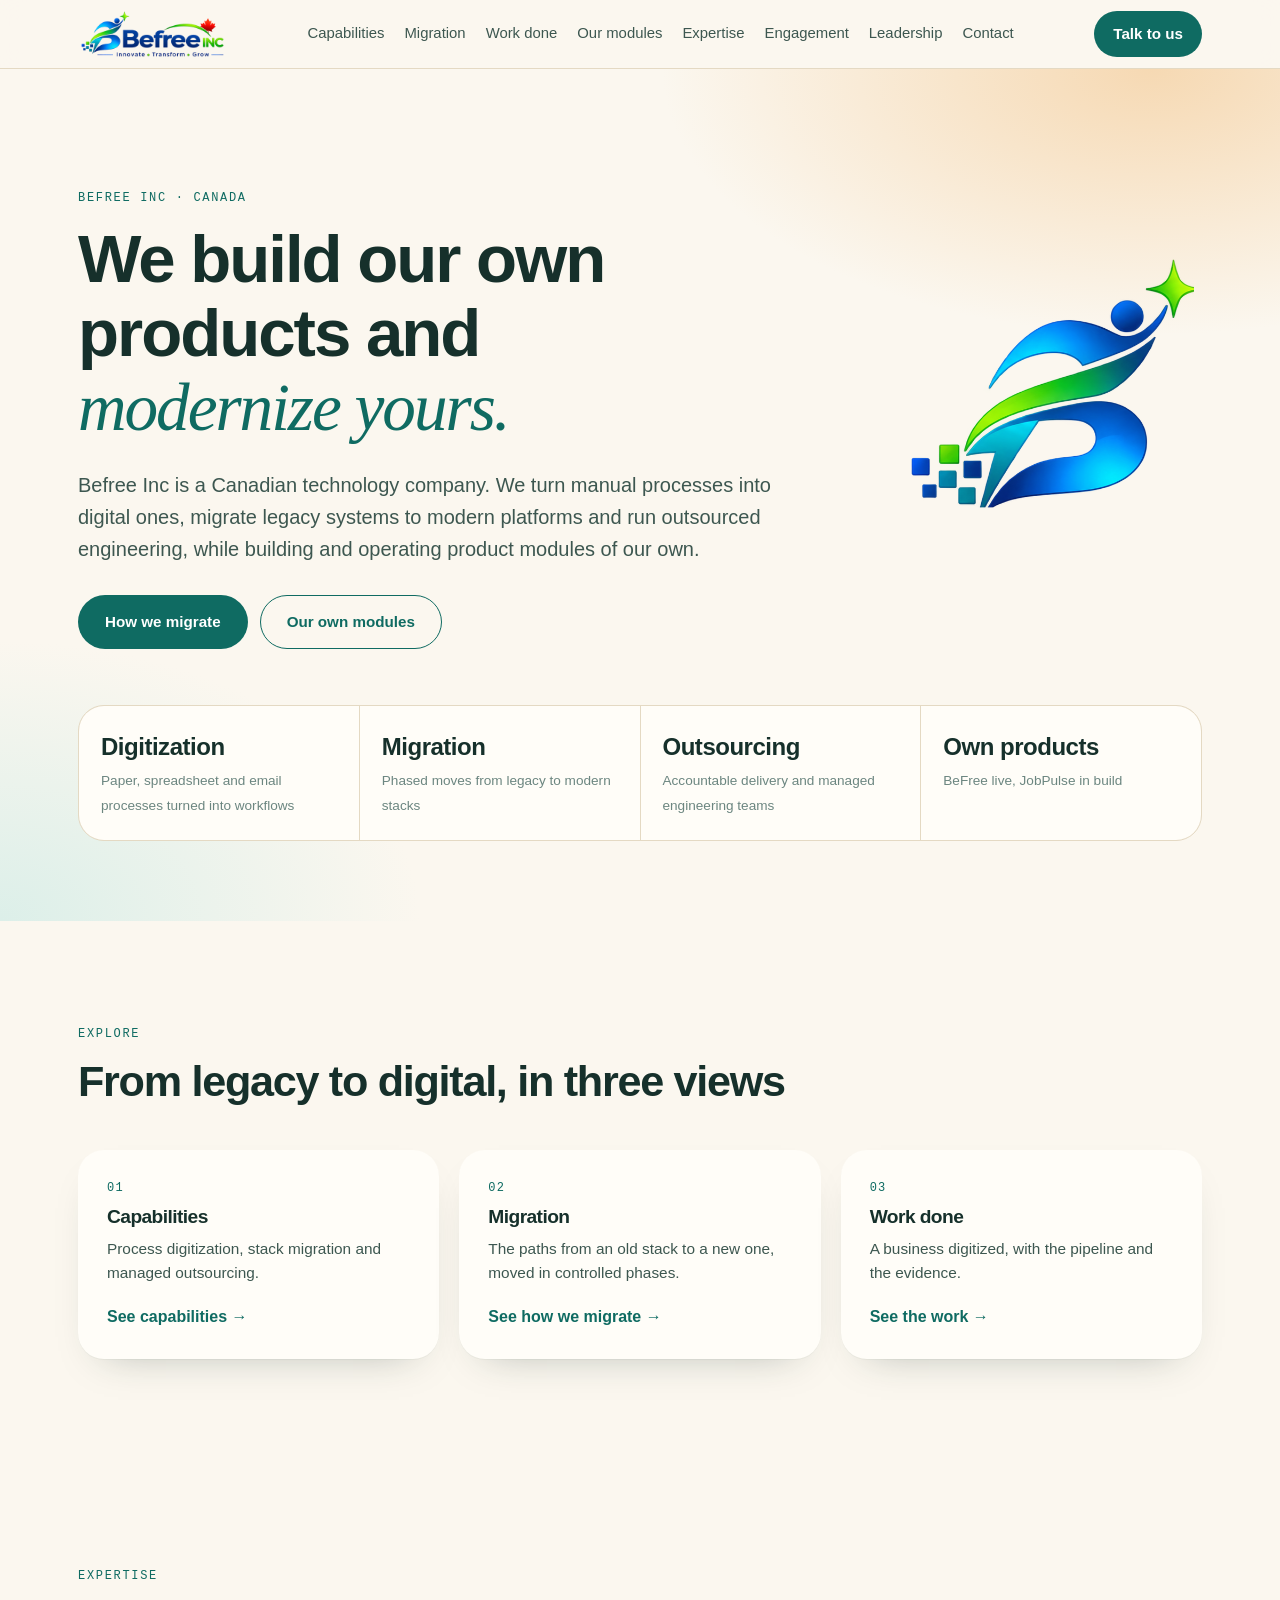
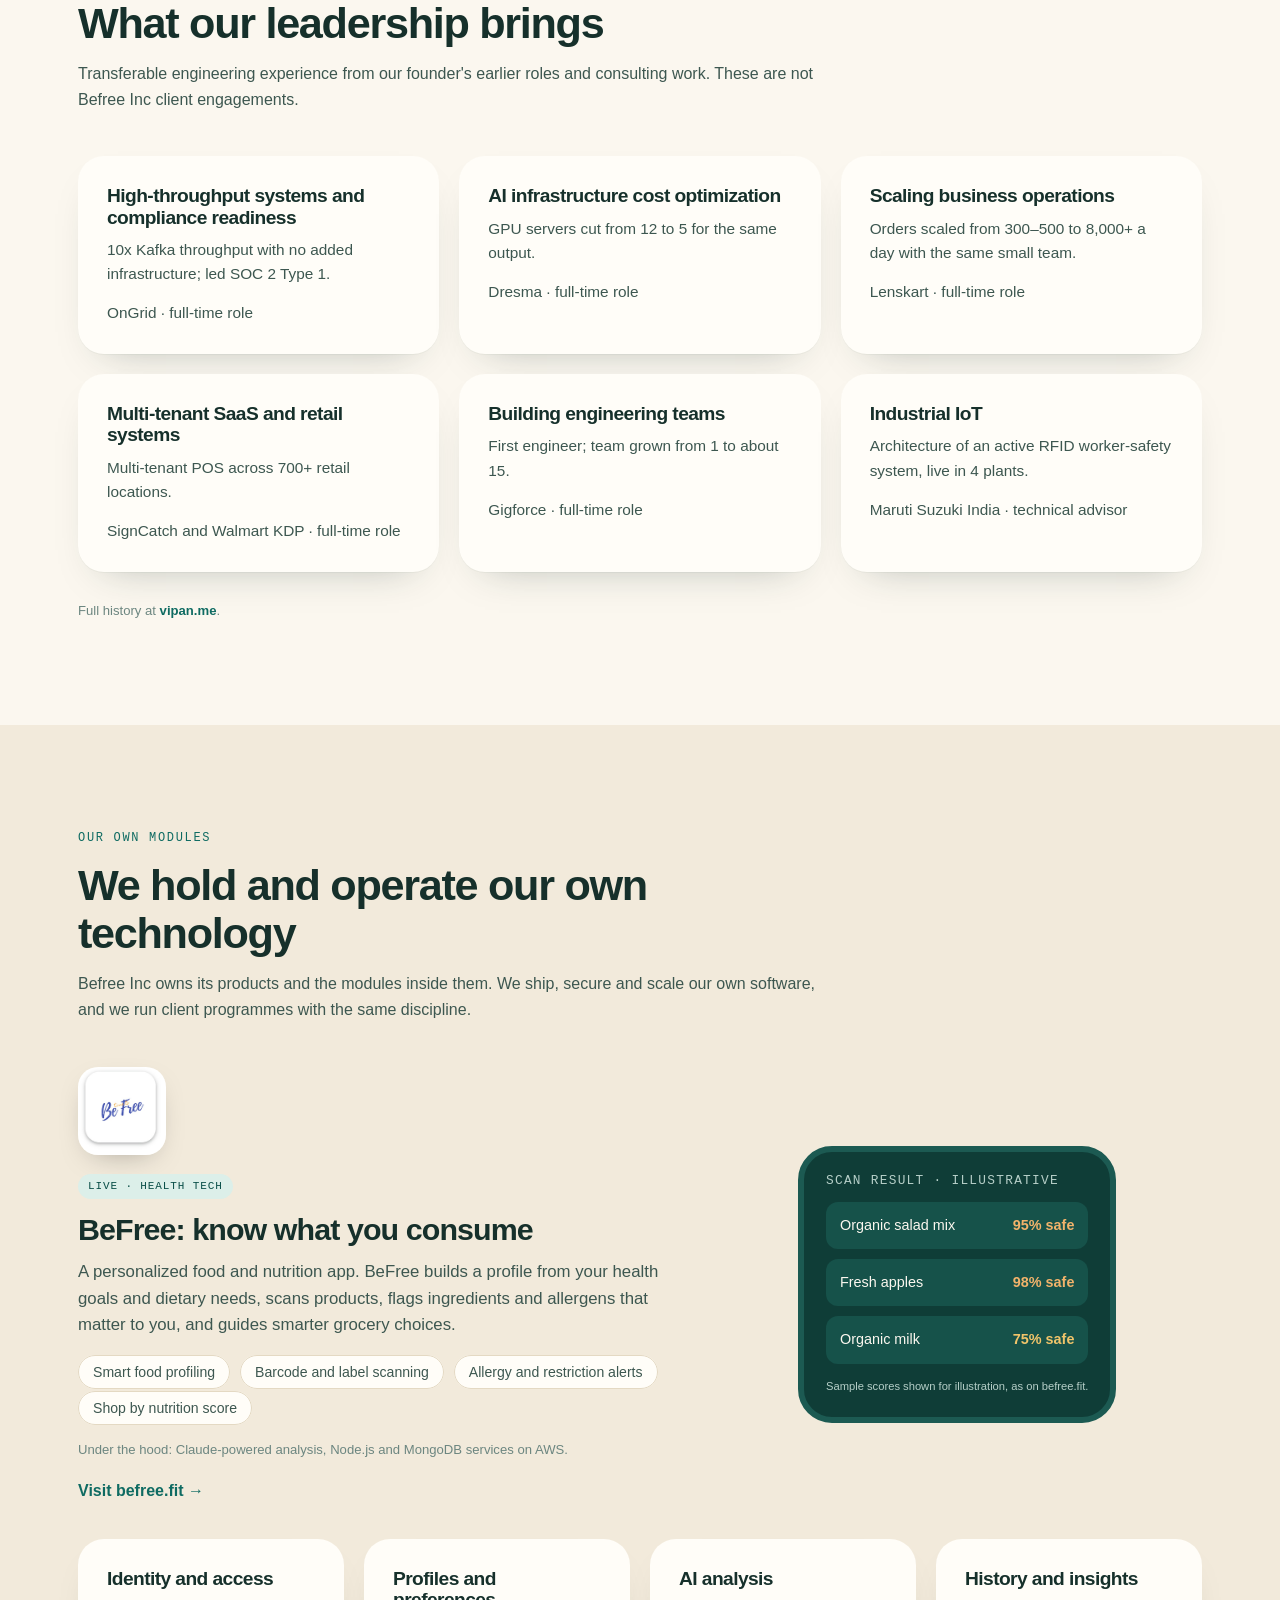
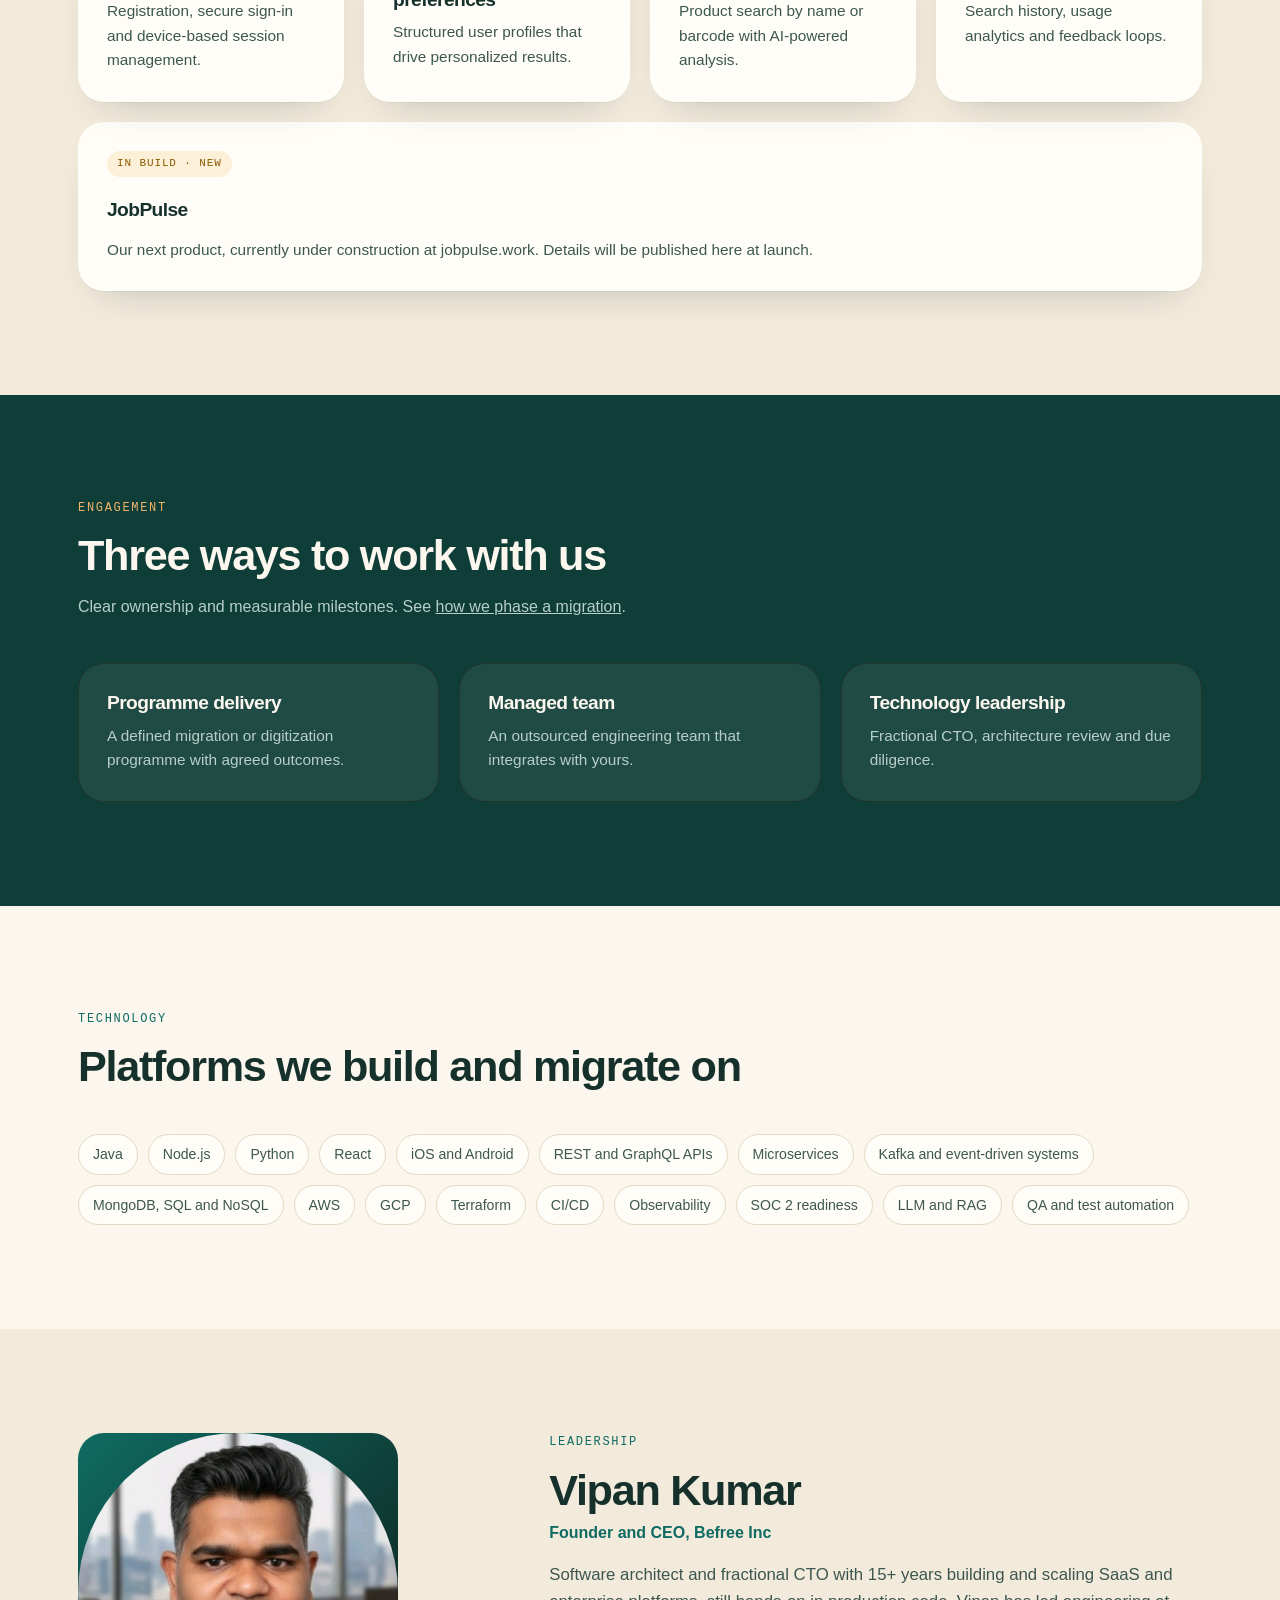
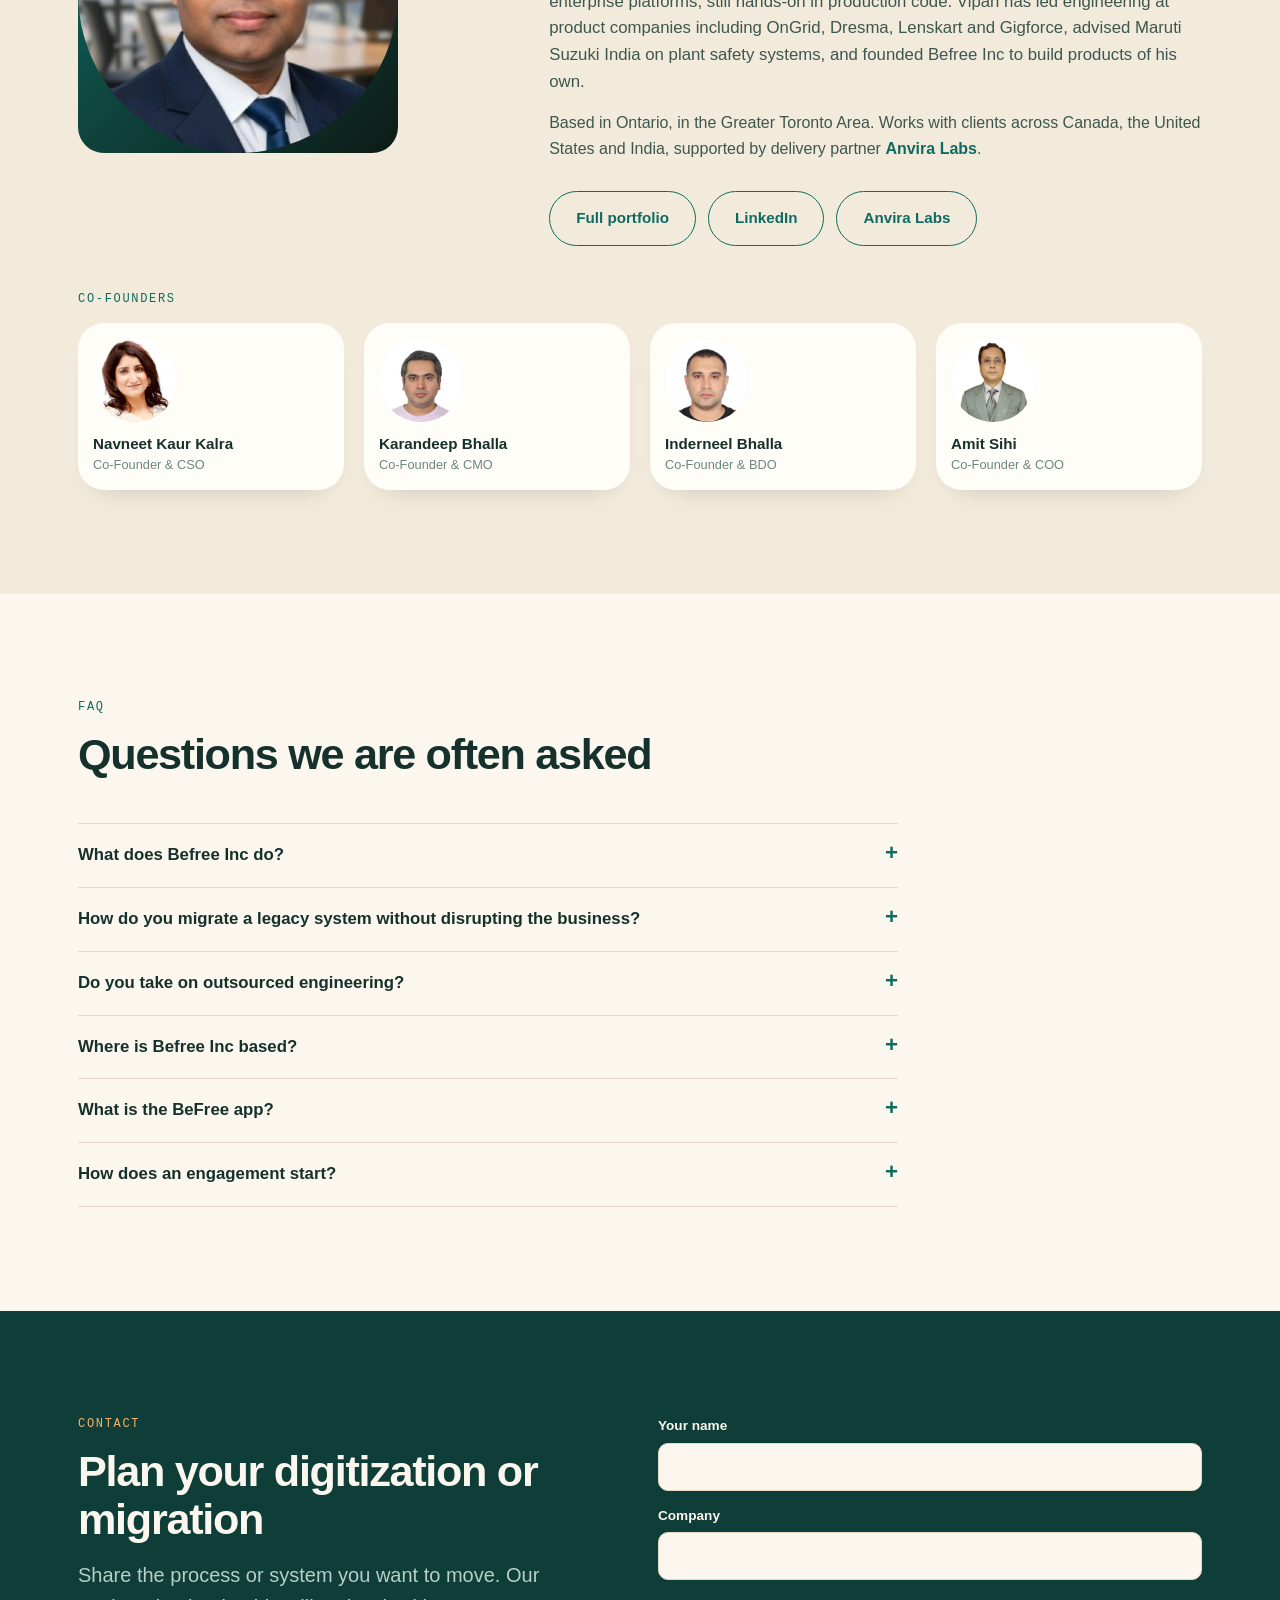
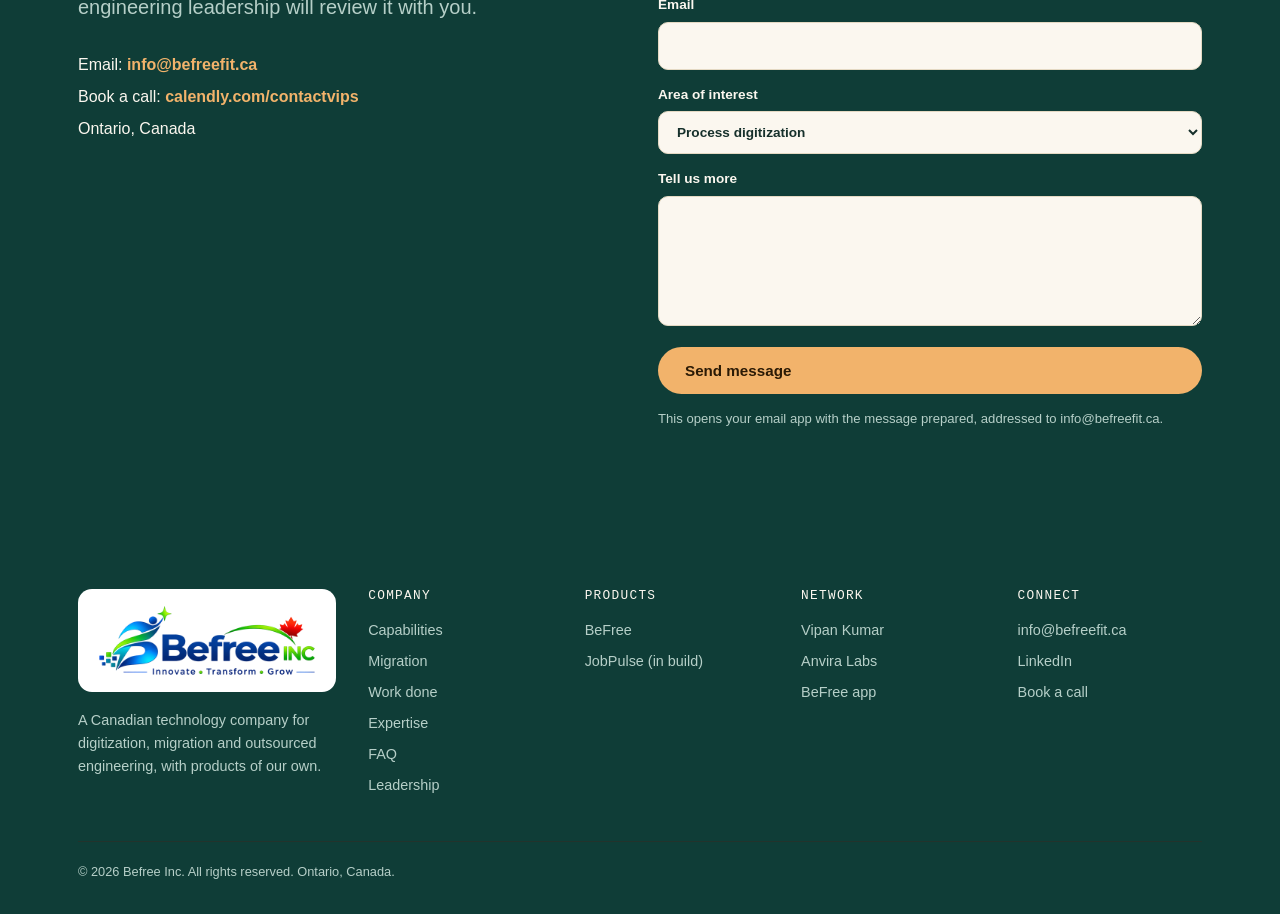
==== commit b5708167: "Use new Befree Inc logo kit for header, footer, hero, favicons and social image Co-Authored-By: Clau" ====
--- a/index.html
+++ b/index.html
@@ -6,11 +6,10 @@
 <title>Befree Inc | Health-Tech Products &amp; Legacy Migration</title>
 <meta name="description" content="Canadian product company behind the BeFree health-tech app. We digitize processes, migrate legacy stacks to modern platforms and run managed engineering.">
 <link rel="canonical" href="https://befreefit.ca/">
-<link rel="icon" type="image/svg+xml" href="favicon.svg">
+<link rel="icon" href="favicon.ico" sizes="any">
 <link rel="icon" sizes="32x32" type="image/png" href="favicon-32px.png">
 <link rel="icon" sizes="192x192" type="image/png" href="favicon-192px.png">
 <link rel="apple-touch-icon" sizes="180x180" href="favicon-180px.png">
-<link rel="shortcut icon" href="favicon.ico">
 <meta name="theme-color" content="#0f3d37">
 <meta name="keywords" content="Befree Inc, process digitization Canada, legacy system migration, application modernization Ontario, cloud migration Toronto, monolith to microservices, technology outsourcing Canada, managed engineering teams, digital transformation company, health tech company Canada, BeFree app">
 <meta name="author" content="Befree Inc">
@@ -20,13 +19,13 @@
 <link rel="alternate" type="text/plain" href="https://befreefit.ca/llms.txt" title="LLM-readable summary">
 <meta property="og:locale" content="en_CA">
 <meta property="og:site_name" content="Befree Inc">
-<meta property="og:image" content="https://befreefit.ca/assets/img/brand/og-image.png">
+<meta property="og:image" content="https://befreefit.ca/assets/img/brand/og-image.png?v=2">
 <meta property="og:image:width" content="1200">
 <meta property="og:image:height" content="630">
 <meta name="twitter:card" content="summary_large_image">
 <meta name="twitter:title" content="Befree Inc | Health-Tech Products &amp; Legacy Migration">
 <meta name="twitter:description" content="Canadian product company behind the BeFree health-tech app. We digitize processes, migrate legacy stacks to modern platforms and run managed engineering.">
-<meta name="twitter:image" content="https://befreefit.ca/assets/img/brand/og-image.png">
+<meta name="twitter:image" content="https://befreefit.ca/assets/img/brand/og-image.png?v=2">
 <meta property="og:type" content="website">
 <meta property="og:title" content="Befree Inc | Health-Tech Products &amp; Legacy Migration">
 <meta property="og:description" content="Canadian product company behind the BeFree health-tech app. We digitize processes, migrate legacy stacks to modern platforms and run managed engineering.">
@@ -47,8 +46,8 @@
    "name": "Befree Inc",
    "legalName": "Befree Inc",
    "url": "https://befreefit.ca/",
-   "logo": "https://befreefit.ca/favicon-512px.png",
-   "image": "https://befreefit.ca/assets/img/brand/og-image.png",
+   "logo": "https://befreefit.ca/assets/befree-website-logo-kit/logo/befree-logo-600.png",
+   "image": "https://befreefit.ca/assets/img/brand/og-image.png?v=2",
    "email": "info@befreefit.ca",
    "description": "Canadian product company behind the BeFree health-tech app. We digitize processes, migrate legacy stacks to modern platforms and run managed engineering.",
    "slogan": "We build our own products and modernize yours.",
@@ -204,7 +203,7 @@
 <header class="nav">
   <div class="container nav-in">
     <a class="brand" href="#top" aria-label="Befree Inc home">
-      <img src="assets/img/brand/logo-header.png" alt="Befree Inc, Canadian technology company" width="146" height="45" class="logo-header">
+      <img src="assets/befree-website-logo-kit/logo/befree-logo-400.png" alt="Befree Inc, Canadian technology company" width="149" height="52" class="logo-header">
     </a>
     <nav aria-label="Primary"><ul>
       <li><a href="capabilities.html">Capabilities</a></li>
@@ -231,7 +230,7 @@
 <!-- HERO -->
 <section class="hero" id="top">
   <div class="container">
-    <img class="hero-mark" src="assets/img/brand/symbol.svg" alt="Befree Inc symbol" width="360" height="360">
+    <img class="hero-mark" src="assets/img/brand/icon.png" alt="Befree Inc symbol" width="600" height="600">
     <span class="eyebrow">Befree Inc · Canada</span>
     <h1>We build our own products and <em>modernize yours.</em></h1>
     <p class="lede">Befree Inc is a Canadian technology company. We turn manual processes into digital ones, migrate legacy systems to modern platforms and run outsourced engineering, while building and operating product modules of our own.</p>
@@ -434,7 +433,7 @@
 <footer>
   <div class="container">
     <div class="cols">
-      <div><div class="logo-chip"><img src="assets/img/brand/logo-full.png" alt="Befree Inc: Innovate, Transform, Grow" width="230" height="65" loading="lazy"></div><p style="margin-top:10px;max-width:34ch">A Canadian technology company for digitization, migration and outsourced engineering, with products of our own.</p></div>
+      <div><div class="logo-chip"><img src="assets/befree-website-logo-kit/logo/befree-logo-600.png" alt="Befree Inc: Innovate, Transform, Grow" width="230" height="81" loading="lazy"></div><p style="margin-top:10px;max-width:34ch">A Canadian technology company for digitization, migration and outsourced engineering, with products of our own.</p></div>
       <div><h4>Company</h4><ul><li><a href="capabilities.html">Capabilities</a></li><li><a href="migration.html">Migration</a></li><li><a href="work.html">Work done</a></li><li><a href="#results">Expertise</a></li><li><a href="#faq">FAQ</a></li><li><a href="#founder">Leadership</a></li></ul></div>
       <div><h4>Products</h4><ul><li><a href="https://www.befree.fit/" target="_blank" rel="noopener">BeFree</a></li><li><a href="#products">JobPulse (in build)</a></li></ul></div>
       <div><h4>Network</h4><ul><li><a href="https://vipan.me/" target="_blank" rel="noopener">Vipan Kumar</a></li><li><a href="https://www.anviralabs.com/" target="_blank" rel="noopener">Anvira Labs</a></li><li><a href="https://www.befree.fit/" target="_blank" rel="noopener">BeFree app</a></li></ul></div>
--- a/assets/css/site.css
+++ b/assets/css/site.css
@@ -174,7 +174,7 @@
 .move.head span{color:var(--green-deep)}
 
 /* Company brand */
-.logo-header{width:146px;height:45px}
+.logo-header{width:149px;height:52px}
 .logo-chip{display:inline-block;background:#fff;border-radius:14px;padding:12px 16px}
 .logo-chip img{width:230px;height:auto}
 .hero .container{position:relative}
@@ -184,4 +184,3 @@
 /* Menu button until there is room for the full menu beside the wide logo */
 @media(max-width:1179px){.nav ul{display:none}.menu-btn{display:inline-flex}#nav-cta{margin-left:auto;margin-right:12px}}
 @media(min-width:1180px){.nav ul{gap:20px;white-space:nowrap}}
-.hero-mark{background:#fff;border-radius:36px;padding:20px}
